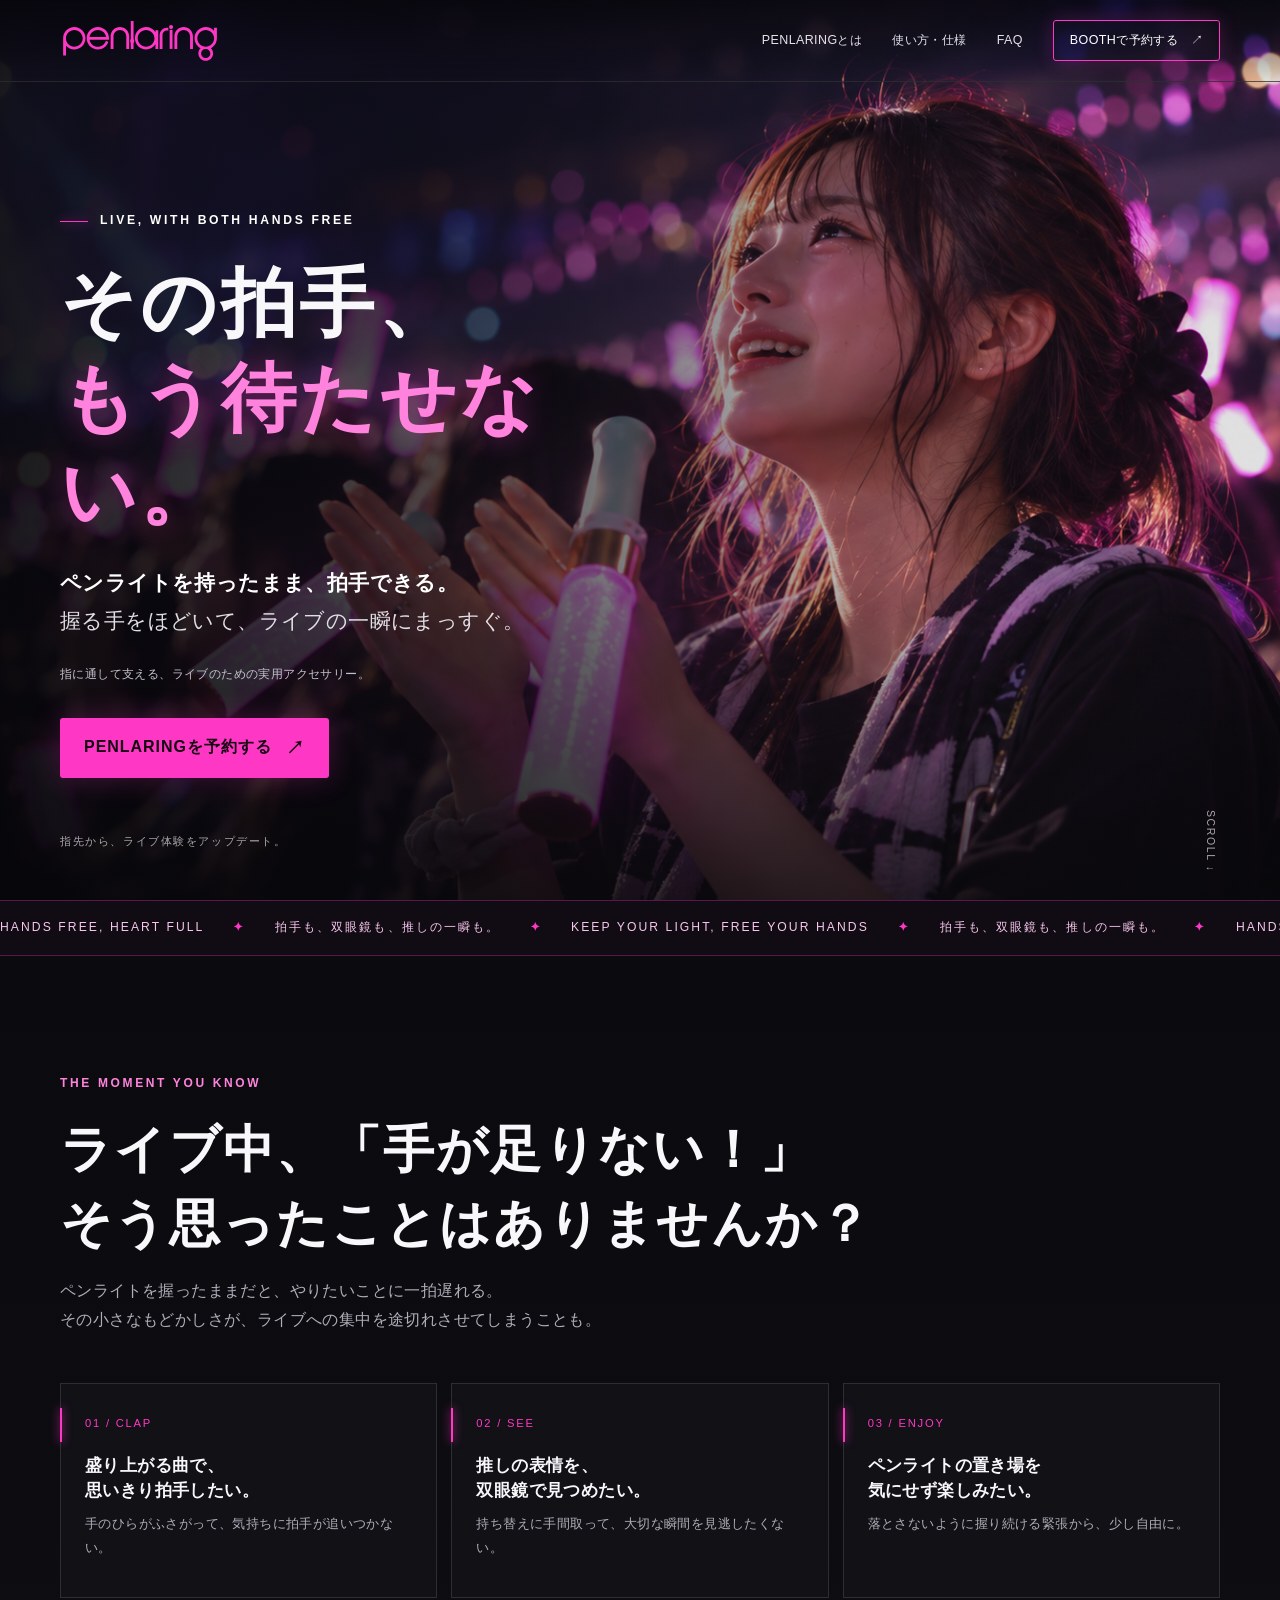
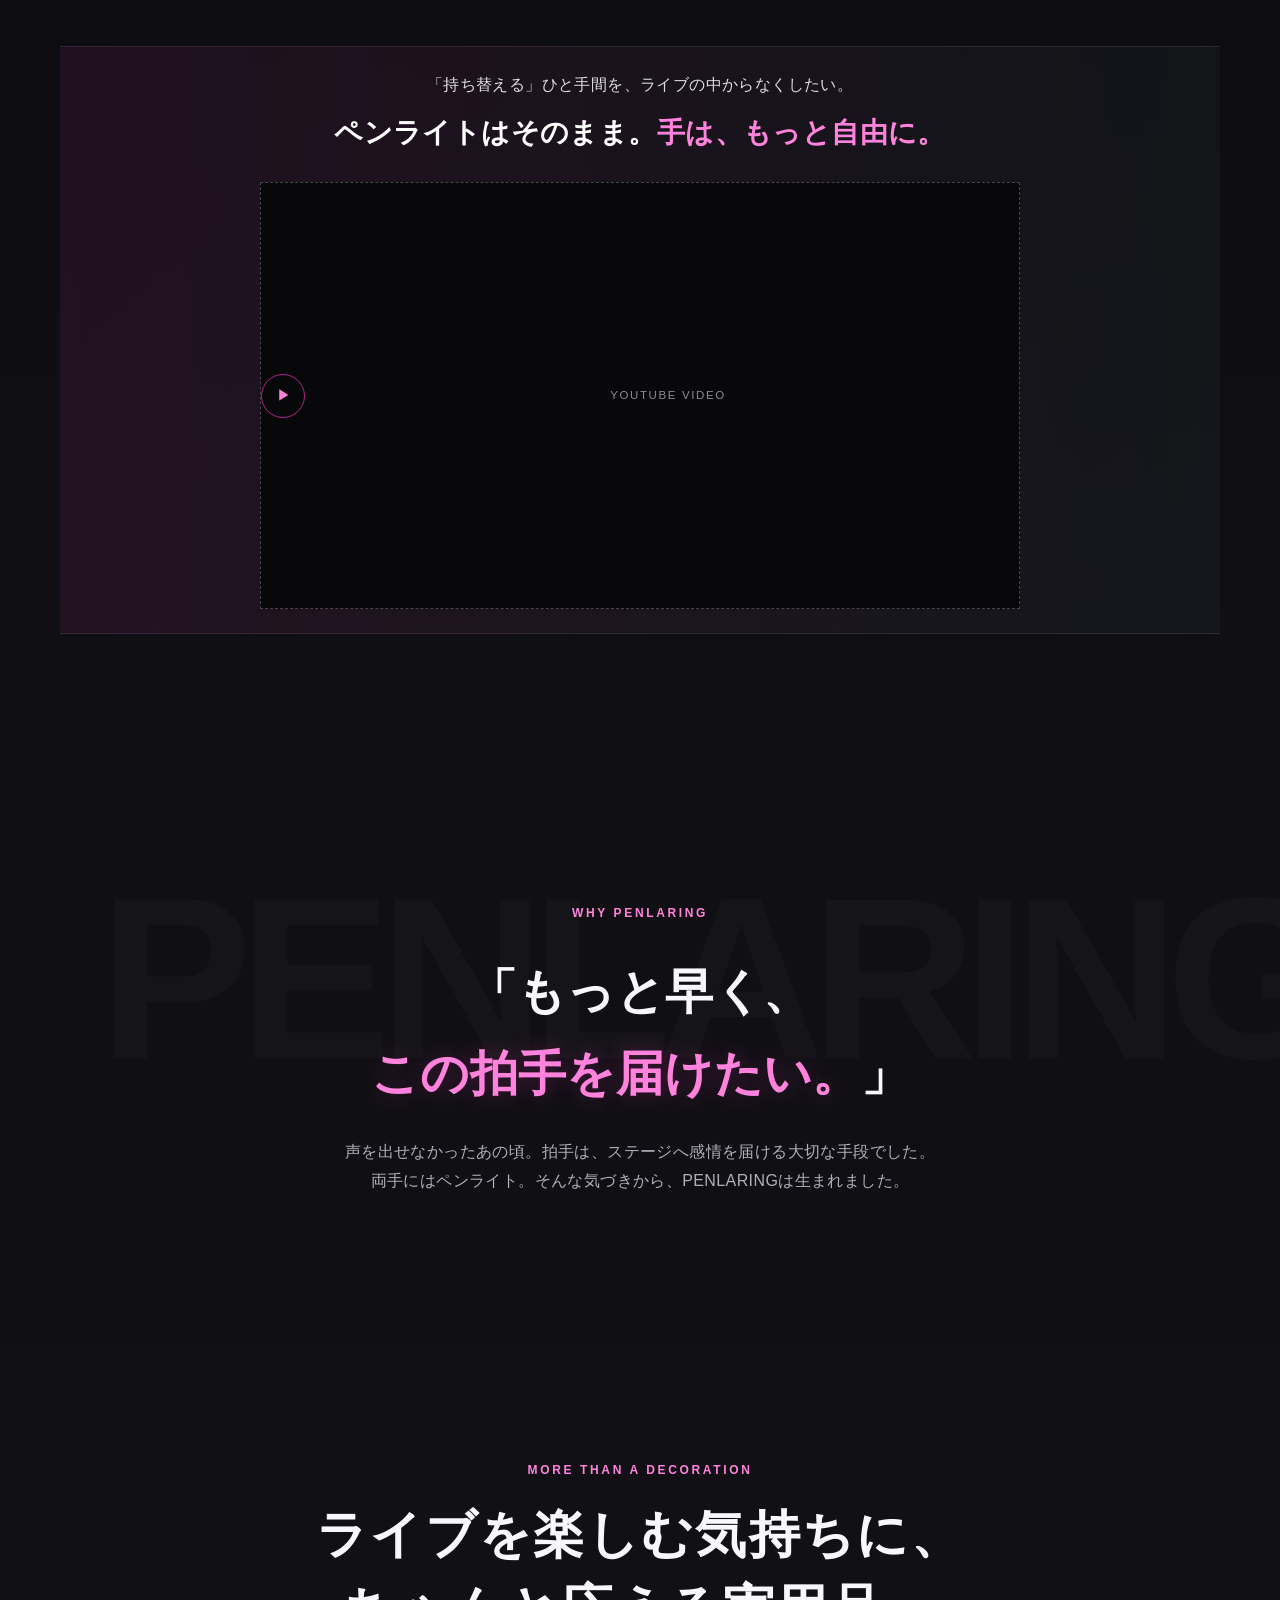
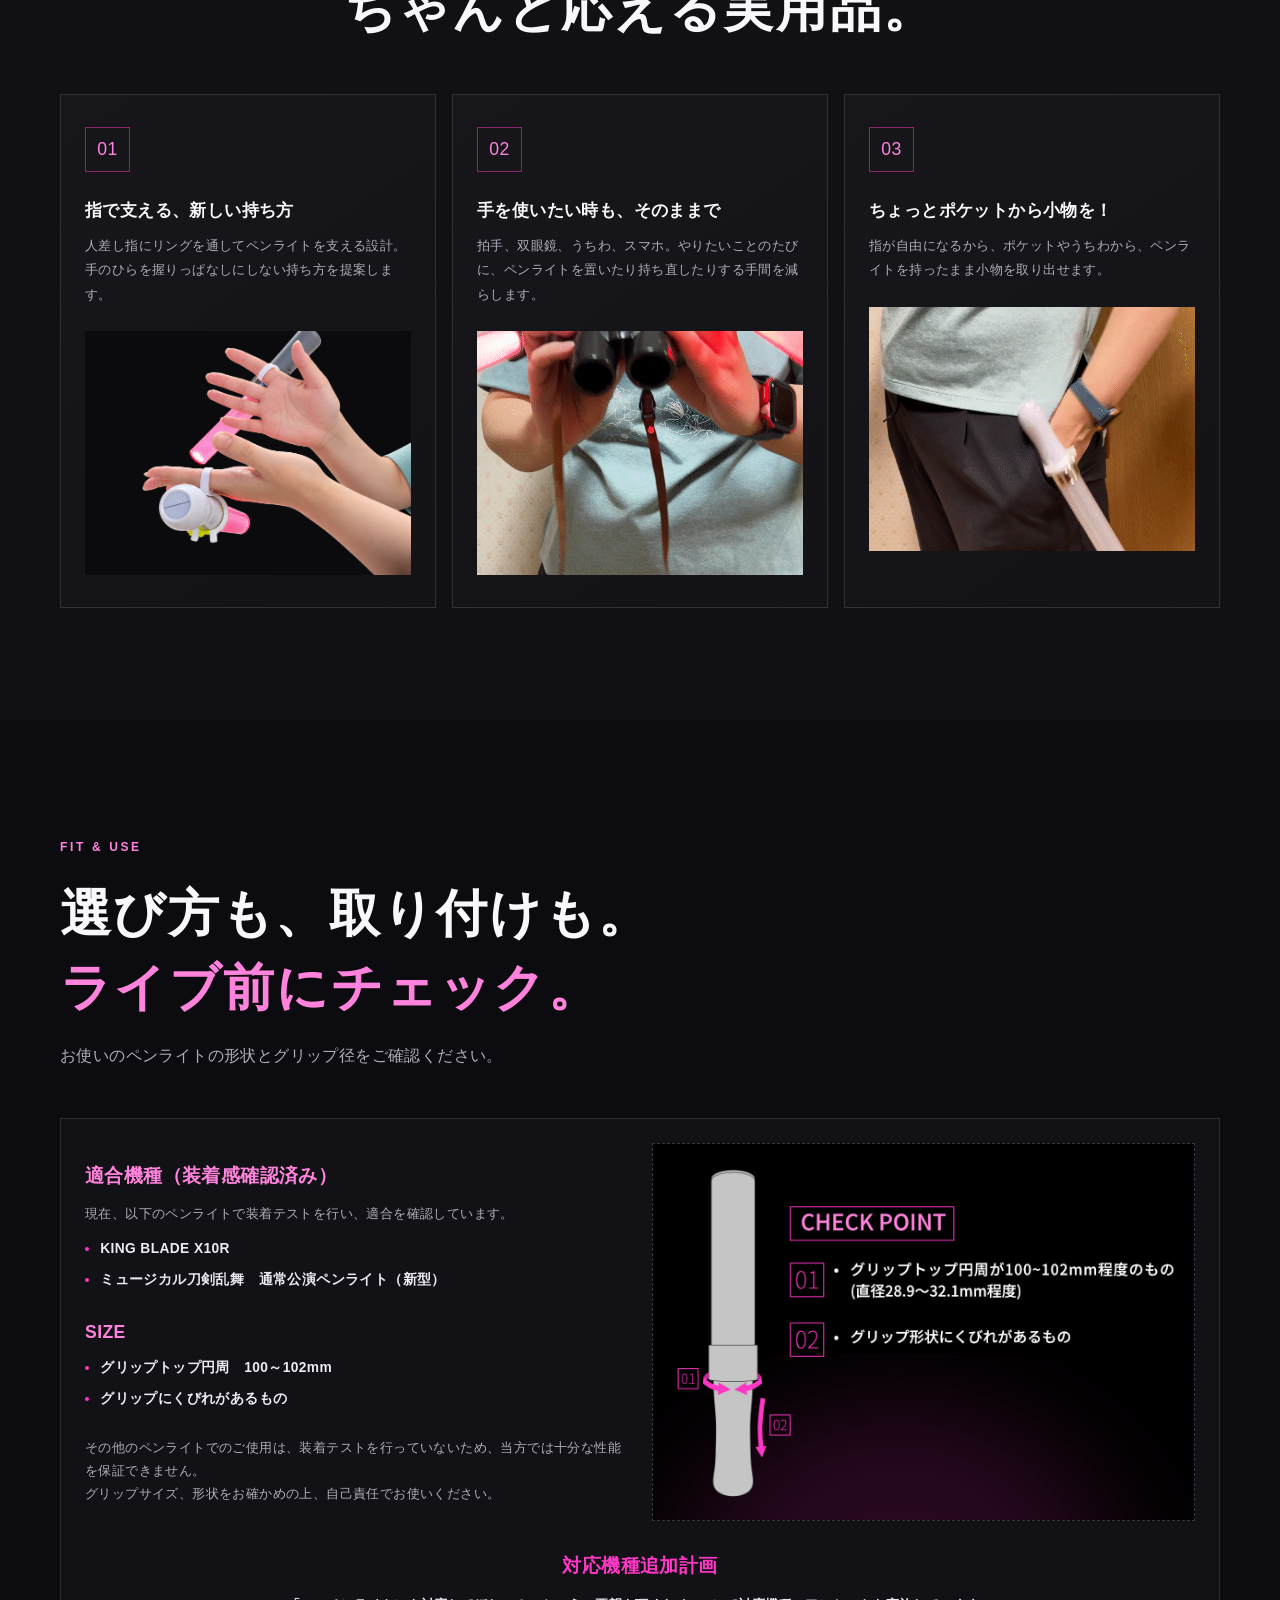
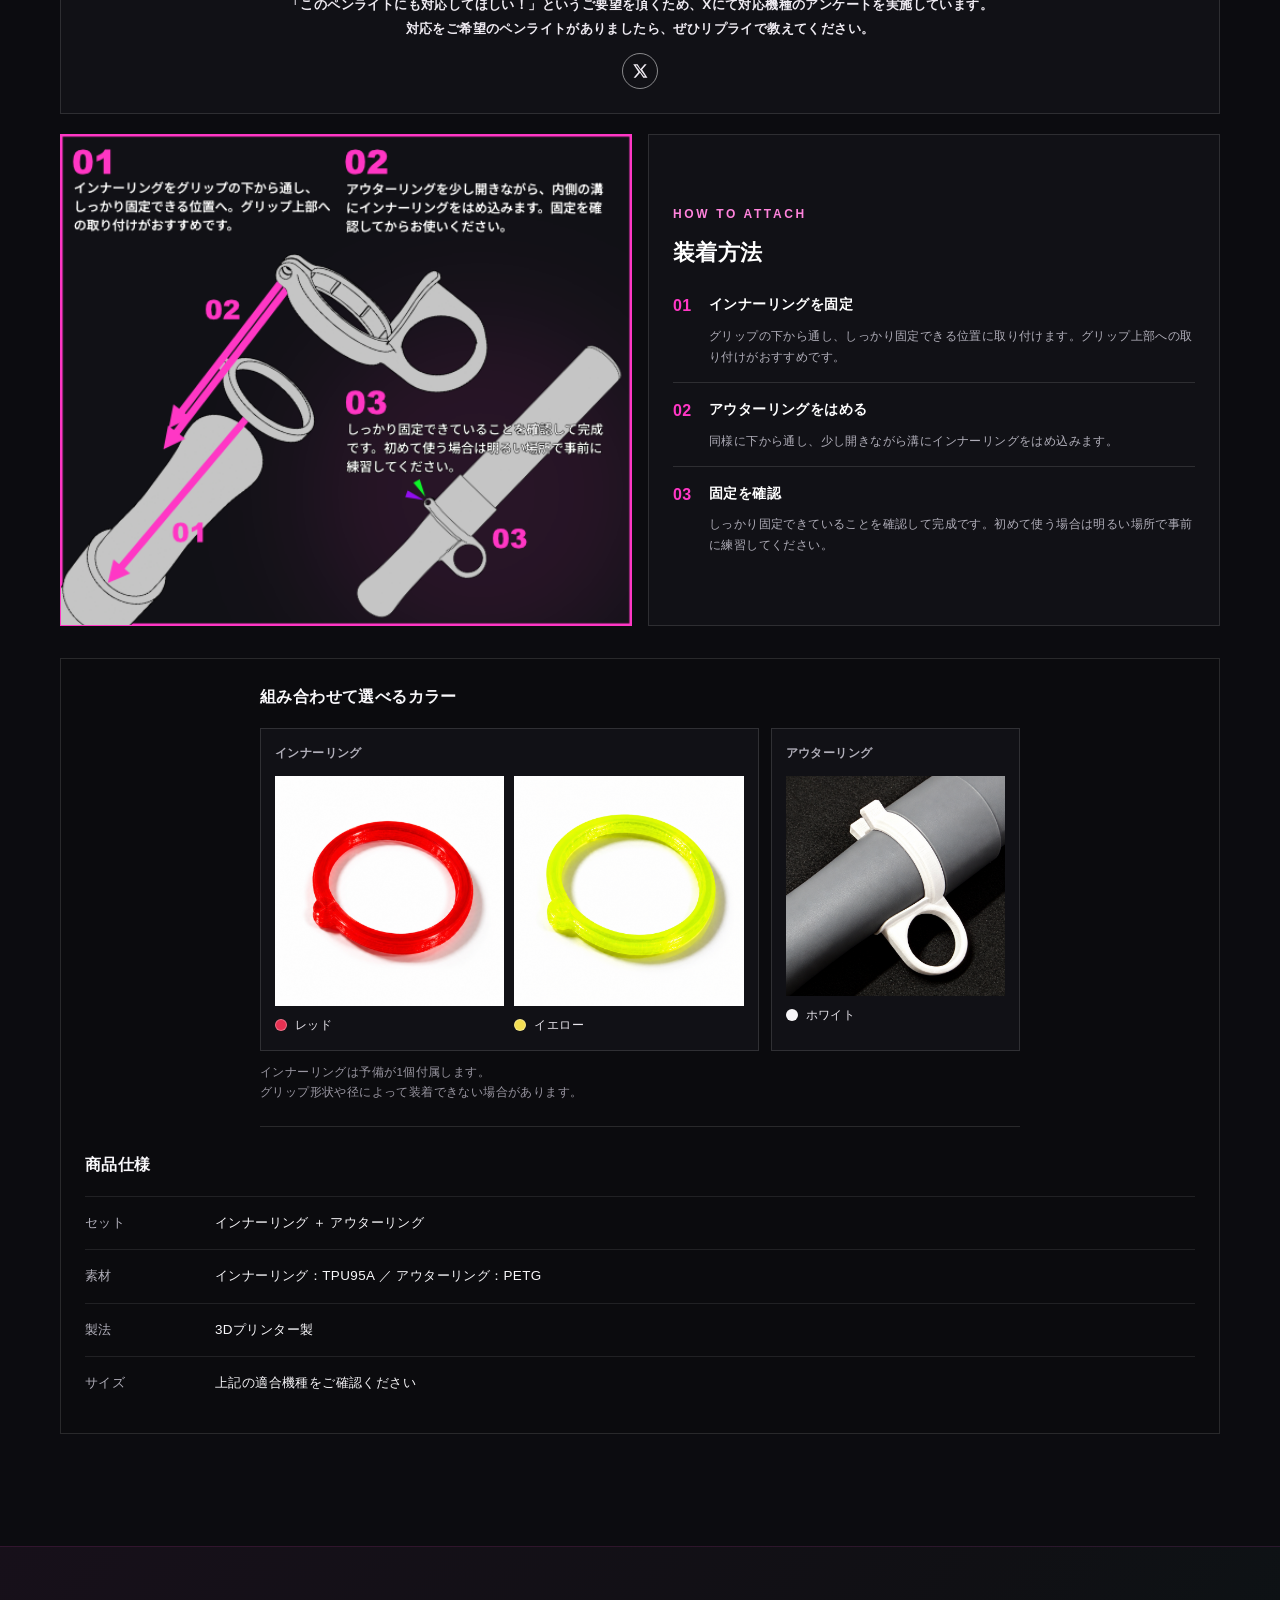
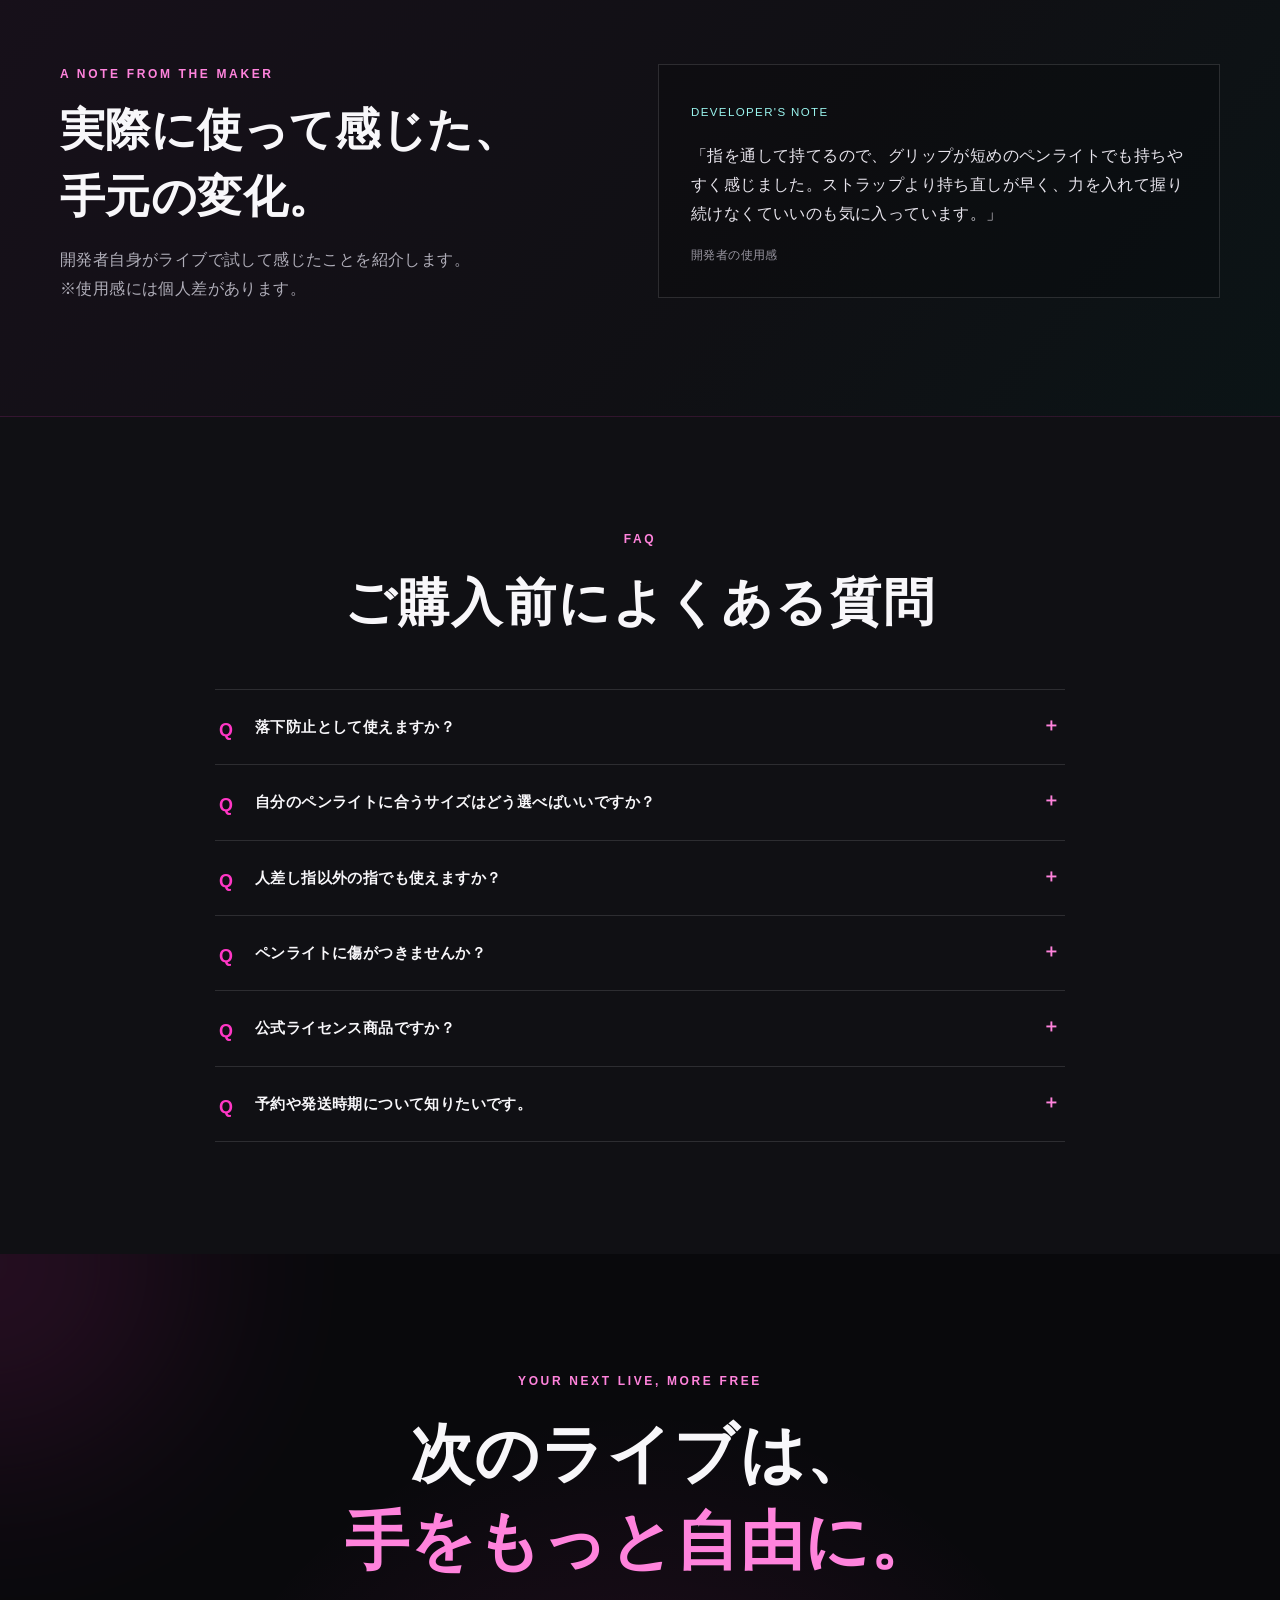
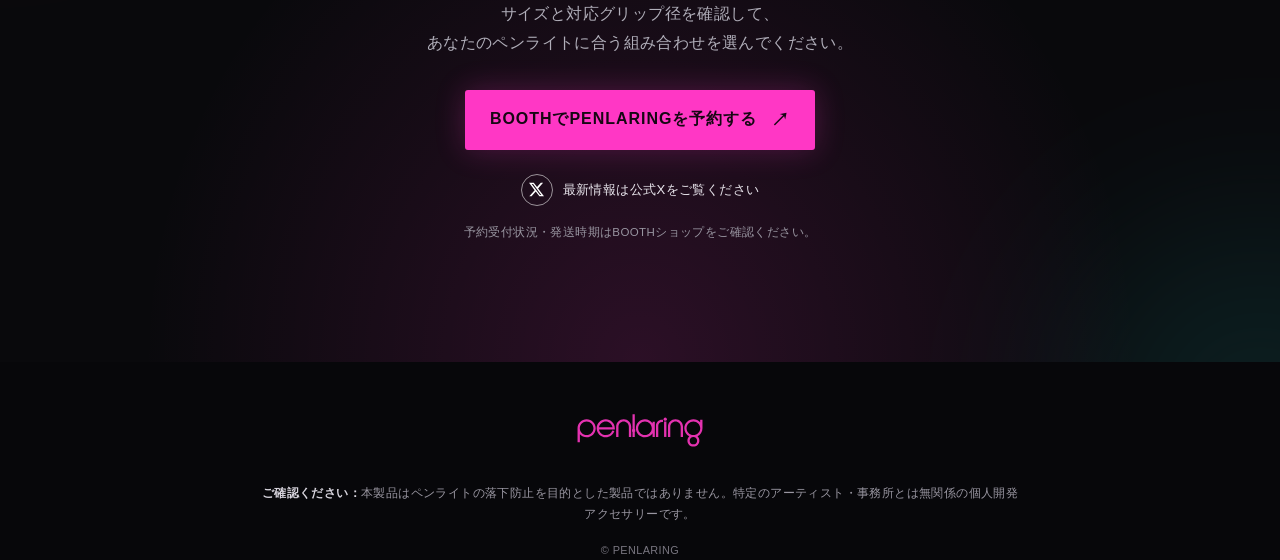
==== index.html @ 1afbb5d7 "Update landing page and production assets" ====
<!doctype html>
<html lang="ja">
<head>
  <meta charset="utf-8">
  <meta name="viewport" content="width=device-width, initial-scale=1">
  <link rel="icon" type="image/png" sizes="16x16" href="assets/favicon-16.png">
  <link rel="icon" type="image/png" sizes="32x32" href="assets/favicon-32.png">
  <link rel="icon" type="image/png" sizes="48x48" href="assets/favicon-48.png">
  <meta name="theme-color" content="#08080b">
  <meta name="description" content="ペンライトを指で支えて、拍手も双眼鏡も。ライブをもっと自由に楽しむための実用アクセサリー、PENLARING。">
  <title>PENLARING｜その拍手、もう待たせない。</title>
  <link rel="stylesheet" href="assets/style.css">
</head>
<body>
  <header class="site-header">
    <div class="wrap header-inner">
      <a class="brand" href="#top" aria-label="PENLARING トップ"><img src="assets/penlarring-logo.svg" alt="PENLARING"></a>
      <nav class="nav" aria-label="ページ内ナビゲーション">
        <a href="#about">PENLARINGとは</a><a href="#how">使い方・仕様</a><a href="#faq">FAQ</a>
        <a class="nav-cta" href="#reservation">BOOTHで予約する　↗</a>
      </nav>
    </div>
  </header>

  <main id="top">
    <section class="hero" aria-label="PENLARING ファーストビュー">
      <div class="wrap">
        <div class="hero-content">
          <div class="hero-kicker">LIVE, WITH BOTH HANDS FREE</div>
          <h1>その拍手、<br><span class="accent">もう待たせない。</span></h1>
          <p class="hero-copy"><strong>ペンライトを持ったまま、拍手できる。</strong><br>握る手をほどいて、ライブの一瞬にまっすぐ。</p>
          <p class="hero-note">指に通して支える、ライブのための実用アクセサリー。</p>
          <a class="button button-primary" href="#reservation">PENLARINGを予約する <span class="arrow">↗</span></a>
        </div>
      </div>
      <div class="hero-foot"><span>指先から、ライブ体験をアップデート。</span><span>SCROLL ↓</span></div>
    </section>

    <div class="ticker" aria-hidden="true"><div class="ticker-inner">HANDS FREE, HEART FULL <b>✦</b> 拍手も、双眼鏡も、推しの一瞬も。 <b>✦</b> KEEP YOUR LIGHT, FREE YOUR HANDS <b>✦</b> 拍手も、双眼鏡も、推しの一瞬も。 <b>✦</b> HANDS FREE, HEART FULL <b>✦</b> 拍手も、双眼鏡も、推しの一瞬も。 <b>✦</b></div></div>

    <section class="friction">
      <div class="wrap">
        <div class="section-head">
          <span class="eyebrow">THE MOMENT YOU KNOW</span>
          <h2>ライブ中、「手が足りない！」<br>そう思ったことはありませんか？</h2>
          <p>ペンライトを握ったままだと、やりたいことに一拍遅れる。<br>その小さなもどかしさが、ライブへの集中を途切れさせてしまうことも。</p>
        </div>
        <div class="pain-grid">
          <article class="pain-card"><span class="num">01 / CLAP</span><h3>盛り上がる曲で、<br>思いきり拍手したい。</h3><p>手のひらがふさがって、気持ちに拍手が追いつかない。</p></article>
          <article class="pain-card"><span class="num">02 / SEE</span><h3>推しの表情を、<br>双眼鏡で見つめたい。</h3><p>持ち替えに手間取って、大切な瞬間を見逃したくない。</p></article>
          <article class="pain-card"><span class="num">03 / ENJOY</span><h3>ペンライトの置き場を<br>気にせず楽しみたい。</h3><p>落とさないように握り続ける緊張から、少し自由に。</p></article>
        </div>
        <div class="reframe">
          <p>「持ち替える」ひと手間を、ライブの中からなくしたい。</p>
          <strong>ペンライトはそのまま。<span class="pink">手は、もっと自由に。</span></strong>
          <div class="youtube-video-slot" role="img" aria-label="YouTube動画埋め込みスペース"><span class="youtube-play-icon" aria-hidden="true">▶</span><span>YOUTUBE VIDEO</span></div>
        </div>
      </div>
    </section>

    <section class="origin">
      <div class="wrap origin-box">
        <span class="eyebrow">WHY PENLARING</span>
        <blockquote>「もっと早く、<br><span class="pink">この拍手を届けたい。</span>」</blockquote>
        <p>声を出せなかったあの頃。拍手は、ステージへ感情を届ける大切な手段でした。<br>両手にはペンライト。そんな気づきから、PENLARINGは生まれました。</p>
      </div>
    </section>

    <section class="benefits benefits--figma">
      <div class="wrap">
        <div class="section-head center" id="about">
          <span class="eyebrow">MORE THAN A DECORATION</span>
          <h2>ライブを楽しむ気持ちに、<br>ちゃんと応える実用品。</h2>
        </div>
        <div class="benefit-list">
          <article class="benefit"><div class="icon">01</div><h3>指で支える、新しい持ち方</h3><p>人差し指にリングを通してペンライトを支える設計。手のひらを握りっぱなしにしない持ち方を提案します。</p><img class="benefit-photo-space" src="assets/benefit-grip.png" alt="人差し指にリングを通してペンライトを支える様子"></article>
          <article class="benefit"><div class="icon">02</div><h3>手を使いたい時も、そのままで</h3><p>拍手、双眼鏡、うちわ、スマホ。やりたいことのたびに、ペンライトを置いたり持ち直したりする手間を減らします。</p><img class="benefit-photo-space" src="assets/benefit-opera-glasses.gif" alt="ペンライトを持ちながら双眼鏡を使う様子"></article>
          <article class="benefit"><div class="icon">03</div><h3>ちょっとポケットから小物を！</h3><p>指が自由になるから、ポケットやうちわから、ペンライトを持ったまま小物を取り出せます。</p><img class="benefit-photo-space" src="assets/benefit-pocket.gif" alt="ペンライトを持ちながらポケットから小物を取り出す様子"></article>
        </div>
      </div>
    </section>

    <section class="how" id="how">
      <div class="wrap">
        <div class="section-head">
          <span class="eyebrow">FIT &amp; USE</span>
          <h2>選び方も、取り付けも。<br><span class="pink">ライブ前にチェック。</span></h2>
          <p>お使いのペンライトの形状とグリップ径をご確認ください。</p>
        </div>

        <div class="how-compatibility-panel">
          <div class="how-compatibility-main">
            <div class="how-compatibility-copy">
              <h3>適合機種（装着感確認済み）</h3>
              <p class="how-compatibility-intro">現在、以下のペンライトで装着テストを行い、適合を確認しています。</p>
              <ul class="how-check-list">
                <li>KING BLADE X10R</li>
                <li>ミュージカル刀剣乱舞　通常公演ペンライト（新型）</li>
              </ul>
              <h4>SIZE</h4>
              <ul class="how-check-list">
                <li>グリップトップ円周　100～102mm</li>
                <li>グリップにくびれがあるもの</li>
              </ul>
              <p class="how-compatibility-note">その他のペンライトでのご使用は、装着テストを行っていないため、当方では十分な性能を保証できません。<br>グリップサイズ、形状をお確かめの上、自己責任でお使いください。</p>
            </div>
            <button class="grip-type-illustration how-compatibility-image" type="button" aria-label="適合するグリップの確認ポイントを拡大表示">
              <img src="assets/compatibility-checkpoint.png" alt="グリップトップ円周100～102mm程度と、グリップにくびれがある形状の確認ポイント">
            </button>
          </div>
          <div class="how-compatibility-request">
            <h3>対応機種追加計画</h3>
            <p>「このペンライトにも対応してほしい！」というご要望を頂くため、Xにて対応機種のアンケートを実施しています。<br>対応をご希望のペンライトがありましたら、ぜひリプライで教えてください。</p>
            <a class="how-x-link" href="https://x.com/PENLARING" target="_blank" rel="noopener noreferrer" aria-label="PENLARING公式Xで対応希望をリプライする">
              <svg viewBox="0 0 24 24" aria-hidden="true"><path d="M18.9 2H22l-6.8 7.8L23.2 22h-6.3l-4.9-7.5L5.5 22H2.4l7.3-8.4L1.9 2h6.5l4.4 6.9L18.9 2zm-1.1 18h1.7L7.3 3.9H5.5L17.8 20z"/></svg>
            </a>
          </div>
        </div>

        <div class="how-installation-guide">
          <figure class="how-installation-visual">
            <img src="assets/installation-guide.png" alt="インナーリングをグリップに固定し、アウターリングをはめる3段階の装着方法">
          </figure>
          <div class="how-installation-copy">
            <span class="eyebrow">HOW TO ATTACH</span>
            <h3>装着方法</h3>
            <ol class="installation-steps">
              <li><span class="installation-step-number">01</span><div class="installation-step-copy"><strong>インナーリングを固定</strong><p>グリップの下から通し、しっかり固定できる位置に取り付けます。グリップ上部への取り付けがおすすめです。</p></div></li>
              <li><span class="installation-step-number">02</span><div class="installation-step-copy"><strong>アウターリングをはめる</strong><p>同様に下から通し、少し開きながら溝にインナーリングをはめ込みます。</p></div></li>
              <li><span class="installation-step-number">03</span><div class="installation-step-copy"><strong>固定を確認</strong><p>しっかり固定できていることを確認して完成です。初めて使う場合は明るい場所で事前に練習してください。</p></div></li>
            </ol>
          </div>
        </div>

        <div class="how-spec-panel">
          <div class="how-spec-colors">
            <h3>組み合わせて選べるカラー</h3>
            <div class="how-color-options">
              <div class="how-color-group">
                <h4 class="how-color-type">インナーリング</h4>
                <div class="how-color-items">
                  <figure class="how-color-swatch"><img src="assets/inner-ring-red.png" alt="レッドのインナーリング"><figcaption><i class="dot dot-red"></i><span>レッド</span></figcaption></figure>
                  <figure class="how-color-swatch"><img src="assets/inner-ring-yellow.png" alt="イエローのインナーリング"><figcaption><i class="dot dot-yellow"></i><span>イエロー</span></figcaption></figure>
                </div>
              </div>
              <div class="how-color-group how-color-group-outer">
                <h4 class="how-color-type">アウターリング</h4>
                <div class="how-color-items">
                  <figure class="how-color-swatch"><img src="assets/outer-ring-white.png" alt="グリップに装着したホワイトのアウターリング"><figcaption><i class="dot dot-white"></i><span>ホワイト</span></figcaption></figure>
                </div>
              </div>
            </div>
            <p class="how-spec-notice">インナーリングは予備が1個付属します。<br>グリップ形状や径によって装着できない場合があります。</p>
          </div>
          <div class="how-spec-main">
            <h3>商品仕様</h3>
            <div class="how-spec-row"><span>セット</span><span>インナーリング ＋ アウターリング</span></div>
            <div class="how-spec-row"><span>素材</span><span>インナーリング：TPU95A ／ アウターリング：PETG</span></div>
            <div class="how-spec-row"><span>製法</span><span>3Dプリンター製</span></div>
            <div class="how-spec-row"><span>サイズ</span><span>上記の適合機種をご確認ください</span></div>
          </div>
        </div>
      </div>
    </section>

    <section class="quote">
      <div class="wrap quote-inner">
        <div><span class="eyebrow">A NOTE FROM THE MAKER</span><h2>実際に使って感じた、<br>手元の変化。</h2><p>開発者自身がライブで試して感じたことを紹介します。<br>※使用感には個人差があります。</p></div>
        <div class="quote-card"><span class="label">DEVELOPER'S NOTE</span><p>「指を通して持てるので、グリップが短めのペンライトでも持ちやすく感じました。ストラップより持ち直しが早く、力を入れて握り続けなくていいのも気に入っています。」</p><small>開発者の使用感</small></div>
      </div>
    </section>

    <section class="faq" id="faq">
      <div class="wrap">
        <div class="section-head center"><span class="eyebrow">FAQ</span><h2>ご購入前によくある質問</h2></div>
        <div class="faq-list">
          <details><summary>落下防止として使えますか？</summary><div class="answer">本製品は落下防止を主な目的とした製品ではありません。指に通して使う、通常とは異なる携帯方法を提案するアクセサリーです。</div></details>
          <details><summary>自分のペンライトに合うサイズはどう選べばいいですか？</summary><div class="answer">グリップ部分の直径を測り、形状とあわせてBOOTHの対応情報をご確認ください。円柱形でないもの、対応径から大きく外れるものは装着できない場合があります。</div></details>
          <details><summary>人差し指以外の指でも使えますか？</summary><div class="answer">人差し指への装着を前提に設計されています。他の指でもお試しいただけますが、フィット感や安定性には個人差があります。</div></details>
          <details><summary>ペンライトに傷がつきませんか？</summary><div class="answer">インナーリングは柔軟性のあるTPU素材です。ただし、塗装や特殊なグリップ素材への影響は保証できません。心配な場合は目立たない箇所でお試しください。また、長期間つけたままにしないでください。</div></details>
          <details><summary>公式ライセンス商品ですか？</summary><div class="answer">PENLARINGは特定のアーティストやグループとは無関係の、個人が独自開発した周辺アクセサリーです。いかなるアーティスト・事務所とも提携・ライセンス契約はなく、他社商品のコピー品でもありません。</div></details>
          <details><summary>予約や発送時期について知りたいです。</summary><div class="answer">BOOTHのショップページにて、最新の予約受付状況と発送予定をご確認ください。サイズを選んでカートに追加し、ご注文いただけます。</div></details>
        </div>
      </div>
    </section>

    <section class="reservation" id="reservation">
      <div class="wrap">
        <span class="eyebrow">YOUR NEXT LIVE, MORE FREE</span>
        <h2>次のライブは、<br><span class="pink">手をもっと自由に。</span></h2>
        <p>サイズと対応グリップ径を確認して、<br>あなたのペンライトに合う組み合わせを選んでください。</p>
        <a class="button button-primary" href="https://booth.pm/ja/search/PENLARING" target="_blank" rel="noopener noreferrer">BOOTHでPENLARINGを予約する <span class="arrow">↗</span></a>
        <div class="official-x">
          <a class="official-x-link" href="https://x.com/PENLARING" target="_blank" rel="noopener noreferrer" aria-label="PENLARING公式Xを新しいタブで開く">
            <svg viewBox="0 0 24 24" aria-hidden="true"><path d="M18.9 1.15h3.68l-8.04 9.19L24 22.85h-7.41l-5.8-7.58-6.64 7.58H.47l8.6-9.83L0 1.15h7.59l5.24 6.93L18.9 1.15Zm-1.29 19.49h2.04L6.49 3.24H4.3l13.31 17.4Z"/></svg>
          </a>
          <p>最新情報は公式Xをご覧ください</p>
        </div>
        <p class="reserve-note">予約受付状況・発送時期はBOOTHショップをご確認ください。</p>
      </div>
    </section>
  </main>
  <footer>
    <div class="wrap footer-inner"><a class="footer-brand" href="#top"><img src="assets/penlarring-logo.svg" alt="PENLARING"></a><div class="footer-disclaimer"><strong>ご確認ください：</strong>本製品はペンライトの落下防止を目的とした製品ではありません。特定のアーティスト・事務所とは無関係の個人開発アクセサリーです。</div><span class="footer-copy">© PENLARING</span></div>
  </footer>
  <div class="mobile-cta"><a class="button button-primary" href="#reservation">BOOTHで予約する <span class="arrow">↗</span></a></div>
  <dialog class="illustration-preview" aria-label="イラストの拡大表示">
    <button class="preview-close" type="button" aria-label="拡大表示を閉じる">×</button>
    <div class="preview-content"></div>
  </dialog>
  <script>
    const illustrationPreview = document.querySelector('.illustration-preview');
    const previewContent = illustrationPreview.querySelector('.preview-content');
    document.querySelectorAll('.grip-type-illustration').forEach((illustration) => {
      illustration.addEventListener('click', () => {
        const enlarged = illustration.cloneNode(true);
        enlarged.classList.add('is-preview');
        enlarged.disabled = true;
        enlarged.querySelector('.zoom-indicator')?.remove();
        previewContent.replaceChildren(enlarged);
        illustrationPreview.showModal();
      });
    });
    illustrationPreview.querySelector('.preview-close').addEventListener('click', () => illustrationPreview.close());
    illustrationPreview.addEventListener('click', (event) => {
      if (event.target === illustrationPreview) illustrationPreview.close();
    });
  </script>
</body>
</html>
---- assets/style.css ----
:root {
      color-scheme: dark;
      --ink: #08080b;
      --panel: #111116;
      --panel-raised: #17171e;
      --line: rgba(255,255,255,.12);
      --white: #f8f7fa;
      --muted: #b0aeb9;
      --pink: #ff37c5;
      --pink-soft: #ff83dc;
      --cyan: #9af4ee;
      --content: 1160px;
    }
    * { box-sizing: border-box; }
    html { scroll-behavior: smooth; }
    body {
      margin: 0;
      background: var(--ink);
      color: var(--white);
      font-family: "Noto Sans JP", "Yu Gothic", "Hiragino Kaku Gothic ProN", Meiryo, sans-serif;
      line-height: 1.8;
      letter-spacing: .025em;
    }
    /* div,a,img,p,span{ border:solid 1px #ffffff;} */
    a { color: inherit; }
    img { display: block; max-width: 100%; }
    .wrap { width: min(var(--content), calc(100% - 48px)); margin-inline: auto; }
    .eyebrow { color: var(--pink-soft); font-size: .75rem; letter-spacing: .22em; font-weight: 800; text-transform: uppercase; }
    .site-header {
      position: absolute; z-index: 5; inset: 0 0 auto; height: 82px;
      display: flex; align-items: center; border-bottom: 1px solid rgba(255,255,255,.12);
      background: linear-gradient(180deg, rgba(5,5,9,.72), transparent);
    }
    .header-inner { display:flex; align-items:center; justify-content:space-between; }
    .brand { display:flex; width: 160px; align-items:center; }
    .brand img { width:100%; height:auto; }
    .nav { display:flex; align-items:center; gap:30px; font-size:.78rem; color:#e5e2eb; }
    .nav a { text-decoration:none; transition:color .2s; }
    .nav a:hover { color:var(--pink-soft); }
    .nav .nav-cta { padding:8px 16px; border:1px solid var(--pink); border-radius:3px; color:#fff; box-shadow:0 0 20px rgba(255,55,197,.2); }

    .hero { min-height:760px; height:min(920px, 100svh); position:relative; overflow:hidden; display:flex; align-items:center; isolation:isolate; background:#100d18; }
    .hero::before { content:""; position:absolute; z-index:-2; inset:0; background:url("./penlarring-fv.png") center 43% / cover no-repeat; }
    .hero::after { content:""; position:absolute; z-index:-1; inset:0; background:linear-gradient(90deg, rgba(6,6,10,.92) 0%, rgba(6,6,10,.72) 34%, rgba(6,6,10,.12) 78%), linear-gradient(0deg, rgba(8,8,11,.72), transparent 36%); }
    .hero-content { padding-top:80px; max-width:630px; }
    .hero-kicker { display:inline-flex; align-items:center; gap:12px; color:#fff; font-size:.76rem; letter-spacing:.22em; font-weight:700; }
    .hero-kicker::before { content:""; width:28px; height:1px; background:var(--pink); box-shadow:0 0 12px var(--pink); }
    .hero-content h1 { margin:24px 0; font-size:clamp(2.55rem, 6.2vw, 4.7rem); line-height:1.26; letter-spacing:.045em; font-weight:900; }
    h1 .accent { color:var(--pink-soft); text-shadow:0 0 28px rgba(255,55,197,.4); }
    .hero-copy { margin:0; color:#e1dfe6; font-size:clamp(1rem, 1.65vw, 1.3rem); font-weight:500; }
    .hero-copy strong { color:#fff; }
    .hero-note { margin:24px 0 32px; font-size:.78rem; color:#c4c1ce; }
    .button { display:inline-flex; align-items:center; justify-content:center; gap:14px; min-height:60px; padding:0 24px; border-radius:3px; text-decoration:none; font-weight:800; letter-spacing:.06em; transition:transform .2s, box-shadow .2s, background .2s; }
    .button:hover { transform:translateY(-2px); box-shadow:0 12px 34px rgba(255,55,197,.25); }
    .button-primary { background:var(--pink); color:#160713; box-shadow:0 0 30px rgba(255,55,197,.24); }
    .button-primary:hover { background:#ff68d4; }
    .button .arrow { font-size:1.15rem; }
    .hero-foot { position:absolute; bottom:27px; left:50%; transform:translateX(-50%); width:min(var(--content), calc(100% - 48px)); display:flex; justify-content:space-between; align-items:center; color:rgba(255,255,255,.64); font-size:.66rem; letter-spacing:.15em; }
    .hero-foot span:last-child { writing-mode:vertical-rl; }

    .ticker { border-block:1px solid rgba(255,55,197,.3); background:#110c14; overflow:hidden; white-space:nowrap; color:#f7c7ec; font-size:.76rem; letter-spacing:.17em; }
    .ticker-inner { padding:16px 0; animation: drift 25s linear infinite; width:max-content; }
    .ticker b { color:var(--pink); margin:0 24px; }
    @keyframes drift { to { transform:translateX(-50%); } }
    section { padding:112px 0; }
    .section-head { max-width:100%; margin-bottom:48px; }
    .section-head h2 { margin:16px 0; font-size:clamp(1.8rem, 4vw, 3.25rem); letter-spacing:.045em; line-height:1.45; }
    .section-head p { margin:0; color:var(--muted); }
    .center { text-align:center; margin-inline:auto; }
    .center .eyebrow { display:block; }
    .pink { color:var(--pink-soft); }

    .friction { background:linear-gradient(180deg, #0b0a0e 0%, #101014 100%); }
    .pain-grid { display:grid; grid-template-columns:repeat(3, 1fr); gap:14px; }
    .pain-card { min-height:215px; padding:24px; background:var(--panel); border:1px solid var(--line); position:relative; }
    .pain-card::before { content:""; position:absolute; left:-1px; top:24px; height:34px; width:2px; background:var(--pink); box-shadow:0 0 10px var(--pink); }
    .pain-card .num { color:var(--pink); font-family:Arial,sans-serif; font-size:.7rem; letter-spacing:.16em; }
    .pain-card h3 { margin:16px 0 8px; font-size:1.04rem; line-height:1.55; }
    .pain-card p { color:var(--muted); font-size:.83rem; margin:0; }
    .reframe { margin-top:48px; padding:24px; text-align:center; background:linear-gradient(90deg, rgba(255,55,197,.08), rgba(154,244,238,.035)); border-block:1px solid rgba(255,255,255,.09); }
    .reframe p { margin:0; color:#dedbe4; }
    .reframe strong { display:block; color:#fff; font-size:clamp(1.1rem, 2.5vw, 1.75rem); margin-top:8px; }
    .youtube-video-slot { display:grid; grid-template-columns:auto 1fr; align-items:center; justify-items:center; gap:12px; width:min(100%, 760px); aspect-ratio:16 / 9; margin:24px auto 0; border:1px dashed rgba(255,255,255,.25); background:#08080b; color:#8d8995; font-size:.72rem; letter-spacing:.14em; }
    .youtube-play-icon { display:grid; place-items:center; width:44px; height:44px; padding-left:3px; border:1px solid rgba(255,55,197,.65); border-radius:50%; color:var(--pink-soft); font-size:.9rem; }

    .origin { position:relative; overflow:hidden; background:#101014; }
    .origin::after { content:"PENLARING"; position:absolute; right:-4vw; top:25px; font-family:Arial,sans-serif; font-size:clamp(6rem, 18vw, 17rem); font-weight:900; letter-spacing:-.06em; color:rgba(255,255,255,.025); pointer-events:none; }
    .origin-box { position:relative; z-index:1; max-width:790px; margin:auto; text-align:center; padding:40px 24px; }
    .origin-box blockquote { margin:24px 0; font-size:clamp(1.5rem, 4vw, 3rem); line-height:1.7; font-weight:800; }
    .origin-box p { color:var(--muted); margin:0; }
    .origin-box .pink { text-shadow:0 0 22px rgba(255,55,197,.27); }


    .benefits { background:#121216; }
    .benefits--figma { background:#111014; }
    .benefits--figma .benefit { border-color:rgba(255,255,255,.12); background:linear-gradient(145deg, #17161b, #131217); }
    .installation-guide { display:grid; grid-template-columns:1fr 1fr; gap:24px; align-items:stretch; margin-top:24px; border:0; text-align:left; }
    .installation-illustration { align-self:stretch; width:100%; height:100%; min-height:0; border:0; background:#fff; object-fit:contain; }
    .installation-copy { display:flex; flex-direction:column; justify-content:center; min-width:0; padding:32px; border:1px solid var(--line); background:#111116; text-align:left; }
    .installation-copy .eyebrow, .installation-step-copy, .installation-step-number { border:0; }
    .installation-copy h3 { margin:8px 0 0; color:#fff; font-size:1.5rem; line-height:1.4; }
    .installation-steps { display:grid; gap:16px; margin:24px 0 0; padding:0; list-style:none; }
    .installation-steps li { display:grid; grid-template-columns:32px minmax(0, 1fr); gap:16px; padding-bottom:16px; border-bottom:1px solid var(--line); }
    .installation-steps li:last-child { padding-bottom:0; border-bottom:0; }
    .installation-step-number { color:var(--pink); font-family:Arial,sans-serif; font-weight:800; }
    .installation-steps strong { display:block; color:#fff; font-size:.95rem; }
    .installation-steps p { margin:8px 0 0; border:0; color:var(--muted); font-size:.82rem; line-height:1.7; }
    .benefit-list { display:grid; grid-template-columns:repeat(3,1fr); gap:16px; }
    .benefit { padding:32px 24px; min-height:255px; border:1px solid var(--line); background:linear-gradient(145deg, #19191f, #101014); }
    .benefit .icon { width:45px; height:45px; display:grid; place-items:center; border:1px solid rgba(255,55,197,.5); color:var(--pink-soft); font-size:1.1rem; margin-bottom:24px; }
    .benefit h3 { margin:0 0 8px; font-size:1.05rem; }
    .benefit p { margin:0; color:var(--muted); font-size:.84rem; }
    .benefit-photo-space { display:block; width:100%; aspect-ratio:4 / 3; object-fit:cover; margin-top:24px; border:0; background:#0b0b0e; }
    .scenes { padding-top:32px; display:grid; grid-template-columns:repeat(3,1fr); gap:12px; }
    .scene { padding:24px; border-top:1px solid var(--pink); background:rgba(255,255,255,.025); }
    .scene small { color:var(--cyan); font-size:.69rem; letter-spacing:.1em; }
    .scene h4 { margin:8px 0; font-size:.95rem; }
    .scene p { margin:0; color:var(--muted); font-size:.8rem; }

    .how { background:#0c0c10; }
    .grip-type-grid { display:grid; grid-template-columns:1fr; gap:16px; margin-top:24px; }
    .grip-type-card { min-width:0; padding:24px; border:1px solid var(--line); background:#111116; text-align:left; }
    .grip-type-card h3 { margin:0 0 16px; color:#fff; font-size:1.2rem; }
    .grip-type-detail { display:grid; grid-template-columns:minmax(0, 1fr) max-content; gap:16px; align-items:start; border:0; }
    .grip-type-illustration { position:relative; display:block; align-self:stretch; width:100%; min-width:0; min-height:0; padding:0; appearance:none; border:1px dashed rgba(255,255,255,.22); border-radius:0; background:#0b0b0e; color:#fff; cursor:zoom-in; }
    .grip-type-illustration:focus-visible { outline:2px solid var(--pink); outline-offset:3px; }
    .grip-type-illustration-wide { aspect-ratio:16 / 9; }
    .grip-type-illustration img { display:block; width:100%; height:100%; object-fit:contain; }
    .zoom-indicator { position:absolute; right:12px; bottom:12px; display:grid; place-items:center; width:36px; height:36px; border:1px solid rgba(255,255,255,.35); border-radius:50%; background:rgba(8,8,11,.78); color:#fff; pointer-events:none; }
    .zoom-indicator svg { width:18px; height:18px; fill:none; stroke:currentColor; stroke-width:1.7; stroke-linecap:round; stroke-linejoin:round; }
    .illustration-preview { position:relative; width:fit-content; max-width:calc(100vw - 32px); max-height:calc(100vh - 32px); padding:56px 20px 20px; overflow:visible; border:1px solid rgba(255,255,255,.2); border-radius:4px; background:#111116; color:var(--white); }
    .illustration-preview::backdrop { background:rgba(0,0,0,.82); backdrop-filter:blur(5px); }
    .preview-content { display:grid; place-items:center; max-width:calc(100vw - 72px); max-height:calc(100vh - 108px); }
    .grip-type-illustration.is-preview { width:min(78vw, 1000px); height:min(72vh, 720px); min-height:0; aspect-ratio:auto; cursor:default; }
    .preview-close { position:absolute; top:12px; right:12px; display:grid; place-items:center; width:36px; height:36px; padding:0; border:1px solid rgba(255,255,255,.35); border-radius:50%; background:#1b1b22; color:#fff; font-size:1.5rem; line-height:1; cursor:pointer; }
    .grip-fields { display:grid; align-self:start; gap:12px; border:0; }
    .grip-field { display:grid; gap:4px; min-width:0; }
    .grip-field-label { border:0; color:var(--muted); font-size:.75rem; }
    .grip-control { display:flex; align-items:center; gap:8px; border:0; }
    .grip-value-slot { display:flex; align-items:center; width:100%; min-width:0; min-height:40px; padding:8px; border:1px dashed rgba(255,255,255,.22); border-radius:2px; background:#09090c; color:var(--white); font-size:.82rem; }
    .grip-unit { flex:none; border:0; color:var(--muted); font-size:.75rem; }
    .spec-panel { margin-top:48px; display:grid; grid-template-columns:1fr; border:1px solid var(--line); }
    .spec-main,.spec-colors { padding:32px; }
    .spec-colors { border-bottom:1px solid var(--line); }
    .spec-panel h3 { margin:0 0 16px; font-size:1.05rem; }
    .spec-row { display:flex; gap:20px; padding:16px 0; border-top:1px solid rgba(255,255,255,.09); font-size:.84rem; }
    .spec-row span:first-child { width:110px; color:var(--muted); flex:none; }
    .color-options { display:grid; grid-template-columns:repeat(3, minmax(0, 1fr)); gap:16px; }
    .color-option { display:flex; flex-direction:column; min-width:0; padding:16px; border:1px solid rgba(255,255,255,.13); background:#111116; }
    .color-part-type { margin:0 0 12px; color:var(--muted); font-size:.75rem; font-weight:600; }
    .color-part-image { width:100%; aspect-ratio:1 / 1; border:1px dashed rgba(255,255,255,.22); background:linear-gradient(135deg, rgba(255,55,197,.035), rgba(154,244,238,.025)), #0b0b0e; }
    .color-option-label { display:flex; align-items:center; gap:8px; margin-top:8px; color:#e8e5ec; font-size:.78rem; }
    .dot { width:12px; height:12px; border-radius:50%; border:1px solid rgba(255,255,255,.3); }
    .dot-red { background:#e73152; }
    .dot-yellow { background:#f3de53; }
    .dot-white { background:#f7f5f8; }
    .notice { color:#9996a1; font-size:.75rem; margin:16px 0 0; }

    .quote { background:linear-gradient(130deg,#17101a,#101014 60%,#0b1416); border-block:1px solid rgba(255,55,197,.13); }
    .quote-inner { display:grid; grid-template-columns:1fr 1fr; gap:36px; align-items:center; }
    .quote h2 { font-size:clamp(1.75rem,3.6vw,2.8rem); line-height:1.5; margin:8px 0 16px; }
    .quote p { color:var(--muted); margin:0; }
    .quote-card { padding:32px; border:1px solid rgba(255,255,255,.13); background:rgba(0,0,0,.2); }
    .quote-card .label { color:var(--cyan); font-size:.72rem; letter-spacing:.12em; }
    .quote-card p { color:#e8e5ed; font-size:1rem; margin:16px 0 0; }
    .quote-card small { display:block; margin-top:16px; color:#9996a1; font-size:.72rem; }

    .faq { background:#101014; }
    .faq-list { max-width:850px; margin:auto; border-top:1px solid var(--line); }
    details { border-bottom:1px solid var(--line); }
    summary { list-style:none; cursor:pointer; position:relative; padding:24px 48px 24px 40px; font-size:.92rem; font-weight:700; }
    summary::-webkit-details-marker { display:none; }
    summary::before { content:"Q"; position:absolute; left:4px; color:var(--pink); font-family:Arial,sans-serif; font-size:1.12rem; }
    summary::after { content:"＋"; position:absolute; right:5px; color:var(--pink-soft); font-size:1.1rem; top:20px; }
    details[open] summary::after { content:"−"; }
    .answer { padding:0 48px 24px 40px; color:var(--muted); font-size:.86rem; }
    .answer::before { content:"A"; color:var(--cyan); font-weight:800; margin-left:-40px; margin-right:24px; }

    .reservation { padding:112px 0 120px; text-align:center; position:relative; overflow:hidden; background:radial-gradient(ellipse at 50% 100%, rgba(255,55,197,.14), transparent 55%), #09090c; }
    .reservation::before,.reservation::after { content:""; position:absolute; width:380px; height:380px; border-radius:50%; filter:blur(100px); opacity:.12; pointer-events:none; }
    .reservation::before { background:#ff37c5; top:-180px; left:-200px; }.reservation::after { background:#28c7bf; bottom:-240px; right:-170px; }
    .reservation .wrap { position:relative; z-index:1; }
    .reservation h2 { margin:16px 0; font-size:clamp(2rem,5vw,4rem); line-height:1.35; }
    .reservation > .wrap > p { color:var(--muted); margin:0 auto 32px; }
    .reservation .button { min-width:min(350px,100%); }
    .official-x { display:flex; align-items:center; justify-content:center; gap:10px; margin:24px auto 0; }
    .official-x-link { display:grid; place-items:center; width:32px; height:32px; border:1px solid rgba(255,255,255,.55); border-radius:50%; color:#fff; transition:color .2s, border-color .2s, background .2s; }
    .official-x-link:hover { color:var(--ink); border-color:#fff; background:#fff; }
    .official-x-link svg { display:block; width:15px; height:15px; fill:currentColor; }
    .official-x p { margin:0; color:#e8e5ec; font-size:.82rem; }
    .reserve-note { max-width:610px; margin:16px auto 0!important; color:#9895a0!important; font-size:.72rem; }
    .footer-disclaimer { max-width:760px; color:#9996a1; font-size:.72rem; }
    .footer-disclaimer strong { color:#d8d5de; }
    footer { padding:32px 0 0; background:#07070a; }
    .footer-inner { display:flex; flex-direction:column; align-items:center; justify-content:center; gap:16px; text-align:center; }
    .footer-brand { width:130px; opacity:.9; }
    .footer-copy { color:#797680; font-size:.68rem; }
    .mobile-cta { display:none; }
    @media (max-width:760px) {
      .wrap { width:min(100% - 36px, var(--content)); }
      .site-header { height:68px; }
      .brand { width:132px; }
      .nav { display:none; }
      .hero { min-height:710px; height:88svh; max-height:880px; align-items:flex-end; }
      .hero::before { background-position:58% center; }
      .hero::after { background:linear-gradient(0deg, rgba(6,6,10,.97) 2%, rgba(6,6,10,.72) 43%, rgba(6,6,10,.12) 100%); }
      .hero-content { padding:0 0 88px; }
      .hero-content h1 { font-size:clamp(2.5rem, 11.4vw, 4.4rem); margin:16px 0; }
      .hero-note { margin:16px 0 24px; }
      .hero-foot { bottom:17px; font-size:.58rem; }
      section { padding:80px 0; }
      .section-head { margin-bottom:32px; }
      .pain-grid,.benefit-list { grid-template-columns:1fr; }
      .pain-card { min-height:0; padding:24px; }
      .pain-card h3 { margin:8px 0; }
      .benefit { min-height:0; padding:24px; }
      .installation-guide { grid-template-columns:1fr; gap:24px; }
      .installation-illustration { height:auto; min-height:0; }
      .installation-copy { padding:24px; }
      .benefit .icon { margin-bottom:16px; }
      .scenes { grid-template-columns:1fr; padding-top:24px; }
      .scene { padding:16px 24px; }
      .grip-type-grid { grid-template-columns:1fr; }
      .grip-type-detail { grid-template-columns:1fr; }
      .grip-type-illustration { aspect-ratio:16 / 9; }
      .grip-type-illustration.is-preview { width:min(88vw, 1000px); height:min(65vh, 720px); }
      .spec-panel { grid-template-columns:1fr; }
      .spec-main,.spec-colors { padding:24px; }
      .color-options { grid-template-columns:1fr; }
      .quote-inner { grid-template-columns:1fr; gap:25px; }
      .quote-card { padding:24px; }
      summary { padding:24px 40px 24px 32px; font-size:.84rem; }
      summary::before { left:0; }
      .answer { padding:0 16px 24px 32px; }
      .answer::before { margin-left:-32px; margin-right:16px; }
      .reservation { padding:80px 0 96px; }
      .mobile-cta { position:fixed; z-index:10; left:0; right:0; bottom:0; padding:8px 16px calc(8px + env(safe-area-inset-bottom)); background:rgba(8,8,11,.9); border-top:1px solid rgba(255,255,255,.12); backdrop-filter:blur(12px); display:block; }
      .mobile-cta .button { width:100%; min-height:50px; font-size:.9rem; }
    }
    @media (prefers-reduced-motion: reduce) { html { scroll-behavior:auto; } *,*::before,*::after { animation-duration:.01ms!important; animation-iteration-count:1!important; transition-duration:.01ms!important; } }
/* Figma section#how layout */
.how .how-compatibility-panel { padding:24px; border:1px solid var(--line); background:#111116; }
.how .how-compatibility-main { display:grid; grid-template-columns:minmax(0,1fr) minmax(0,1fr); gap:24px; align-items:center; }
.how .how-compatibility-copy h3 { margin:0 0 8px; color:var(--pink-soft); font-size:1.2rem; }
.how .how-compatibility-copy h4 { margin:24px 0 8px; color:var(--pink-soft); font-size:1.1rem; }
.how .how-compatibility-intro { margin:0 0 12px; color:var(--muted); font-size:.82rem; }
.how .how-check-list { display:grid; gap:6px; margin:0; padding-left:1.1em; color:#eeeaf1; font-size:.86rem; font-weight:700; }
.how .how-check-list li::marker { color:var(--pink); }
.how .how-compatibility-note { margin:24px 0 0; color:var(--muted); font-size:.8rem; line-height:1.8; }
.how .grip-type-illustration.how-compatibility-image { align-self:center; width:100%; height:auto; aspect-ratio:1.44 / 1; border:1px dashed rgba(255,255,255,.2); background:#050507; }
.how .how-compatibility-image img { display:block; width:100%; height:100%; object-fit:contain; }
.how .how-compatibility-request { max-width:820px; margin:28px auto 0; text-align:center; }
.how .how-compatibility-request h3 { margin:0 0 10px; color:var(--pink); font-size:1.2rem; }
.how .how-compatibility-request p { margin:0; color:#eeeaf1; font-size:.84rem; font-weight:700; line-height:1.8; }
.how .how-x-link { display:grid; place-items:center; width:36px; height:36px; margin:12px auto 0; border:1px solid rgba(255,255,255,.5); border-radius:50%; color:#eeeaf1; }
.how .how-x-link svg { width:16px; height:16px; fill:currentColor; }
.how .how-x-link:focus-visible { outline:2px solid var(--pink); outline-offset:3px; }
.how .how-installation-guide { display:grid; grid-template-columns:minmax(0,1fr) minmax(0,1fr); gap:16px; align-items:stretch; margin-top:20px; }
.how .how-installation-visual { min-width:0; margin:0; overflow:hidden; border:1px solid var(--pink); background:#111116; }
.how .how-installation-visual img { display:block; width:100%; height:100%; object-fit:cover; }
.how .how-installation-copy { display:flex; flex-direction:column; justify-content:center; min-width:0; padding:24px; border:1px solid var(--line); background:#111116; }
.how .how-installation-copy h3 { margin:8px 0 0; color:#fff; font-size:1.35rem; }
.how .installation-steps { display:grid; gap:14px; margin:20px 0 0; padding:0; list-style:none; }
.how .installation-steps li { display:grid; grid-template-columns:24px minmax(0,1fr); gap:12px; padding-bottom:14px; border-bottom:1px solid var(--line); }
.how .installation-steps li:last-child { padding-bottom:0; border-bottom:0; }
.how .installation-step-number { color:var(--pink); font-family:Arial,sans-serif; font-weight:800; }
.how .installation-step-copy { border:0; }
.how .installation-step-copy strong { display:block; color:#fff; font-size:.88rem; }
.how .installation-step-copy p { margin:8px 0 0; color:var(--muted); font-size:.78rem; line-height:1.7; }
.how .how-spec-panel { margin-top:32px; padding:24px; border:1px solid var(--line); background:#0b0b0e; }
.how .how-spec-colors { max-width:760px; margin:0 auto; padding:0 0 24px; border-bottom:1px solid var(--line); }
.how .how-spec-colors > h3,.how .how-spec-main h3 { margin:0 0 16px; font-size:1rem; }
.how .how-color-options { display:grid; grid-template-columns:minmax(0,2fr) minmax(190px,1fr); gap:12px; }
.how .how-color-group { min-width:0; padding:14px; border:1px solid rgba(255,255,255,.13); background:#111116; }
.how .how-color-type { margin:0 0 12px; color:var(--muted); font-size:.75rem; font-weight:600; }
.how .how-color-items { display:grid; grid-template-columns:repeat(2,minmax(0,1fr)); gap:10px; }
.how .how-color-group-outer .how-color-items { grid-template-columns:1fr; }
.how .how-color-swatch { min-width:0; margin:0; }
.how .how-color-swatch img { display:block; width:100%; aspect-ratio:1 / 1; object-fit:contain; background:#fff; }
.how .how-color-swatch figcaption { display:flex; align-items:center; gap:8px; margin-top:8px; color:#e8e5ec; font-size:.78rem; }
.how .how-spec-notice { margin:12px 0 0; color:#9996a1; font-size:.72rem; line-height:1.7; }
.how .how-spec-main { padding-top:24px; }
.how .how-spec-row { display:grid; grid-template-columns:110px minmax(0,1fr); gap:20px; padding:14px 0; border-top:1px solid rgba(255,255,255,.09); font-size:.84rem; }
.how .how-spec-row span:first-child { color:var(--muted); }
@media (max-width:760px) {
  .how .how-compatibility-panel,.how .how-spec-panel { padding:18px; }
  .how .how-compatibility-main,.how .how-installation-guide { grid-template-columns:1fr; }
  .how .how-compatibility-main { gap:20px; }
  .how .how-compatibility-request { margin-top:24px; }
  .how .how-installation-visual { aspect-ratio:1.16 / 1; }
  .how .how-installation-copy { padding:22px; }
  .how .how-spec-colors { padding-bottom:20px; }
  .how .how-color-options { grid-template-columns:1fr; }
  .how .how-spec-row { grid-template-columns:78px minmax(0,1fr); gap:10px; font-size:.8rem; }
}
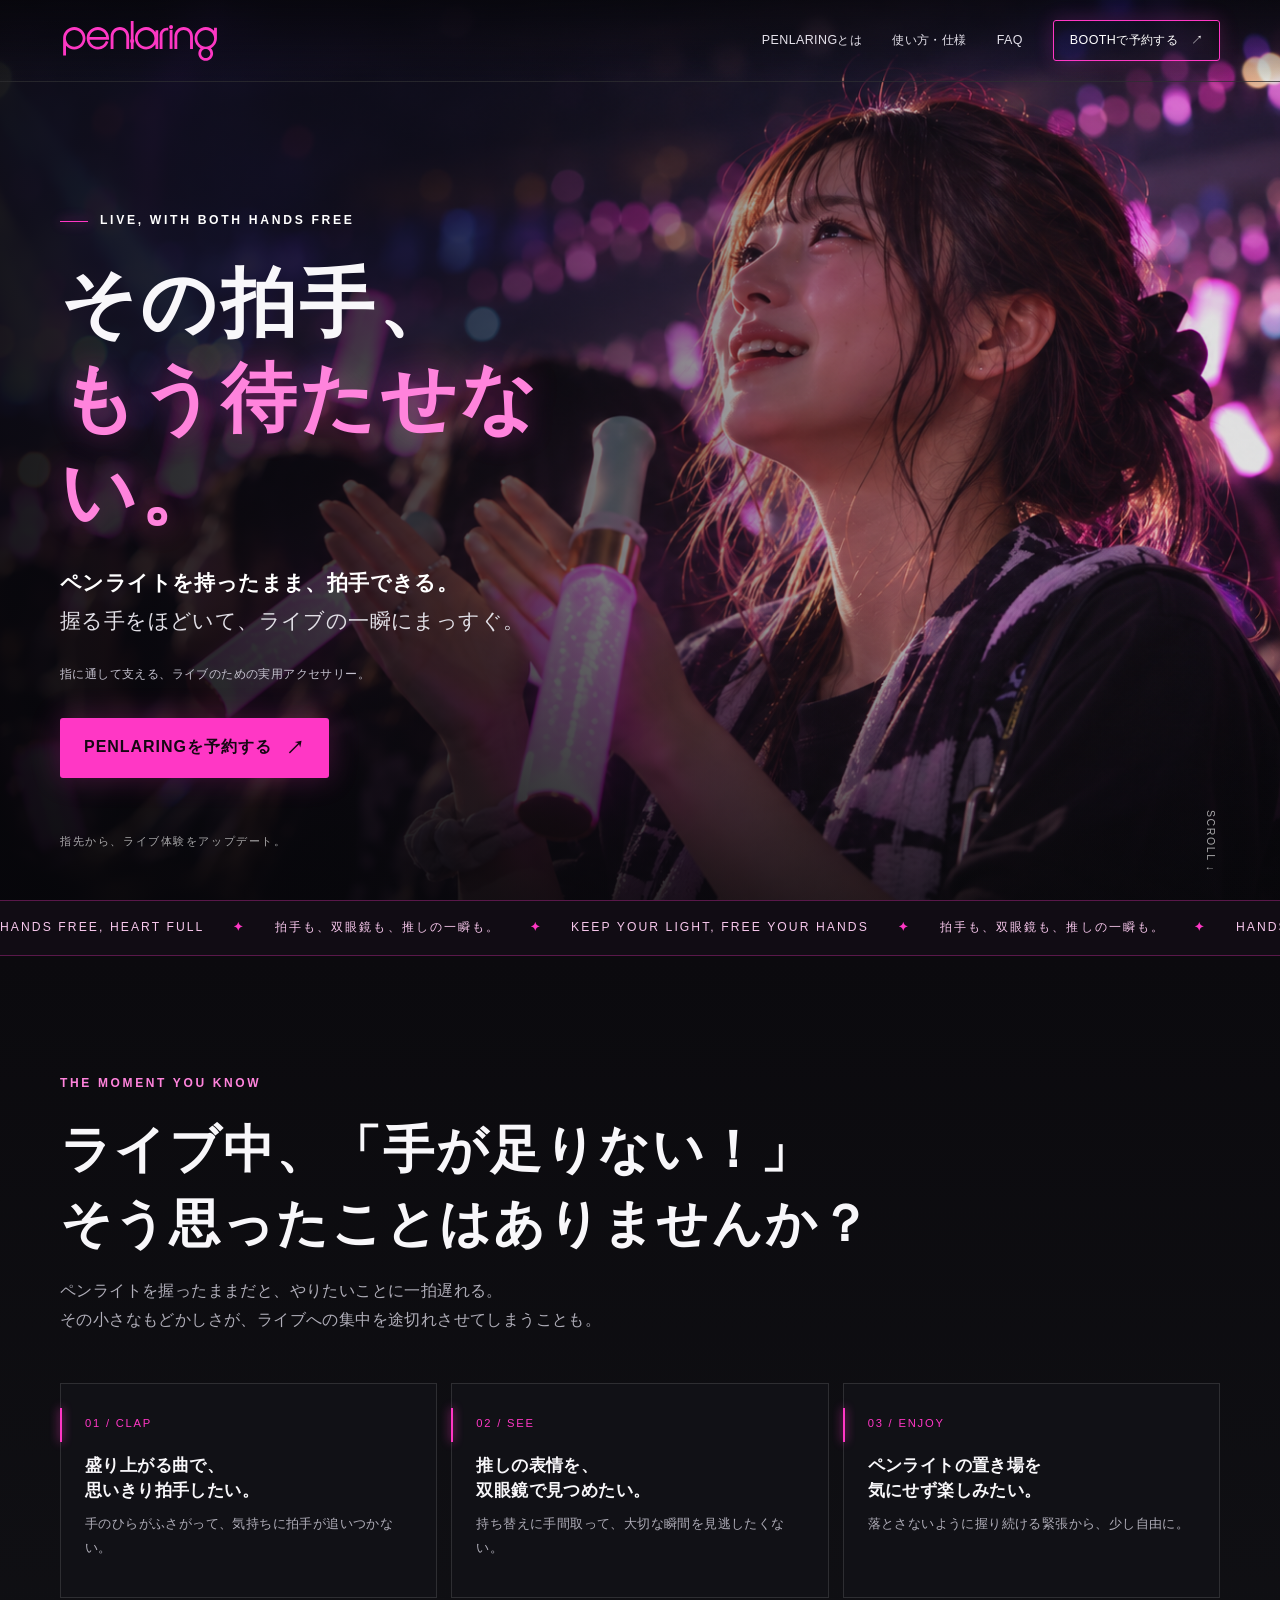
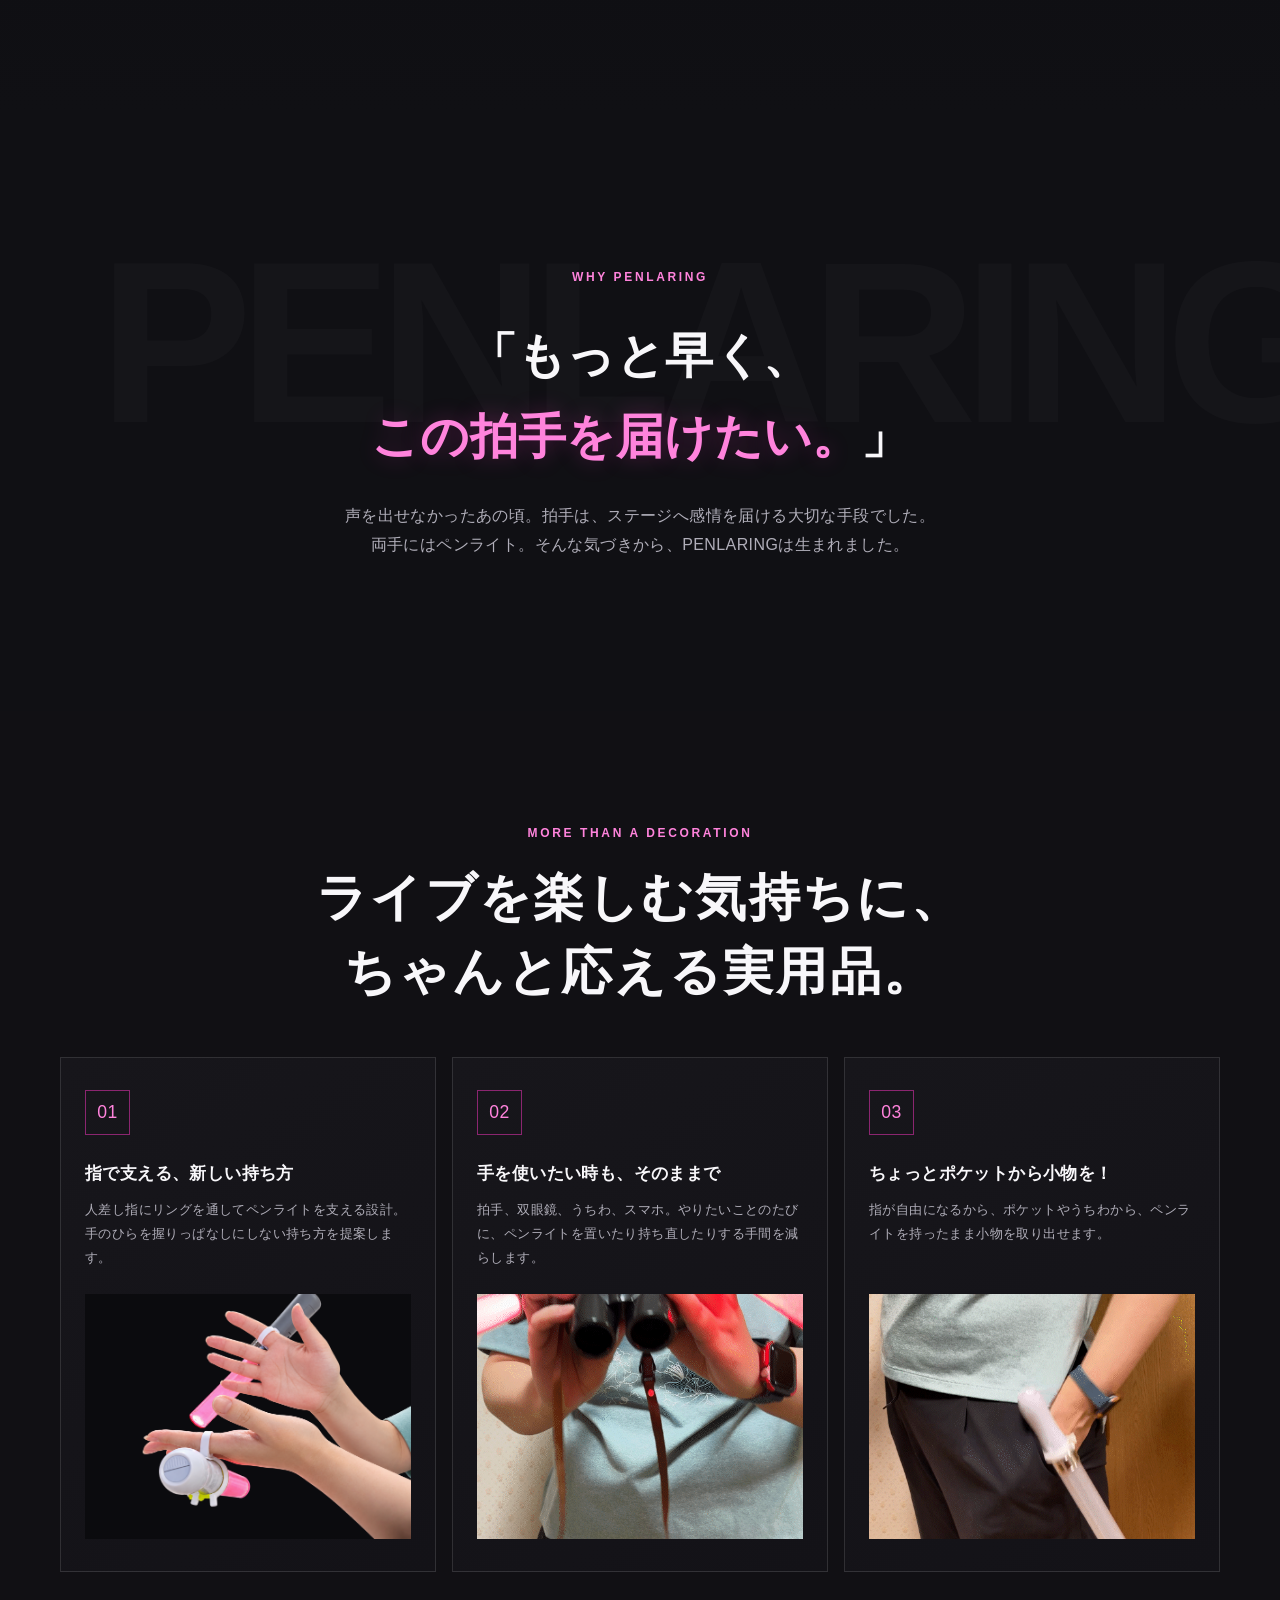
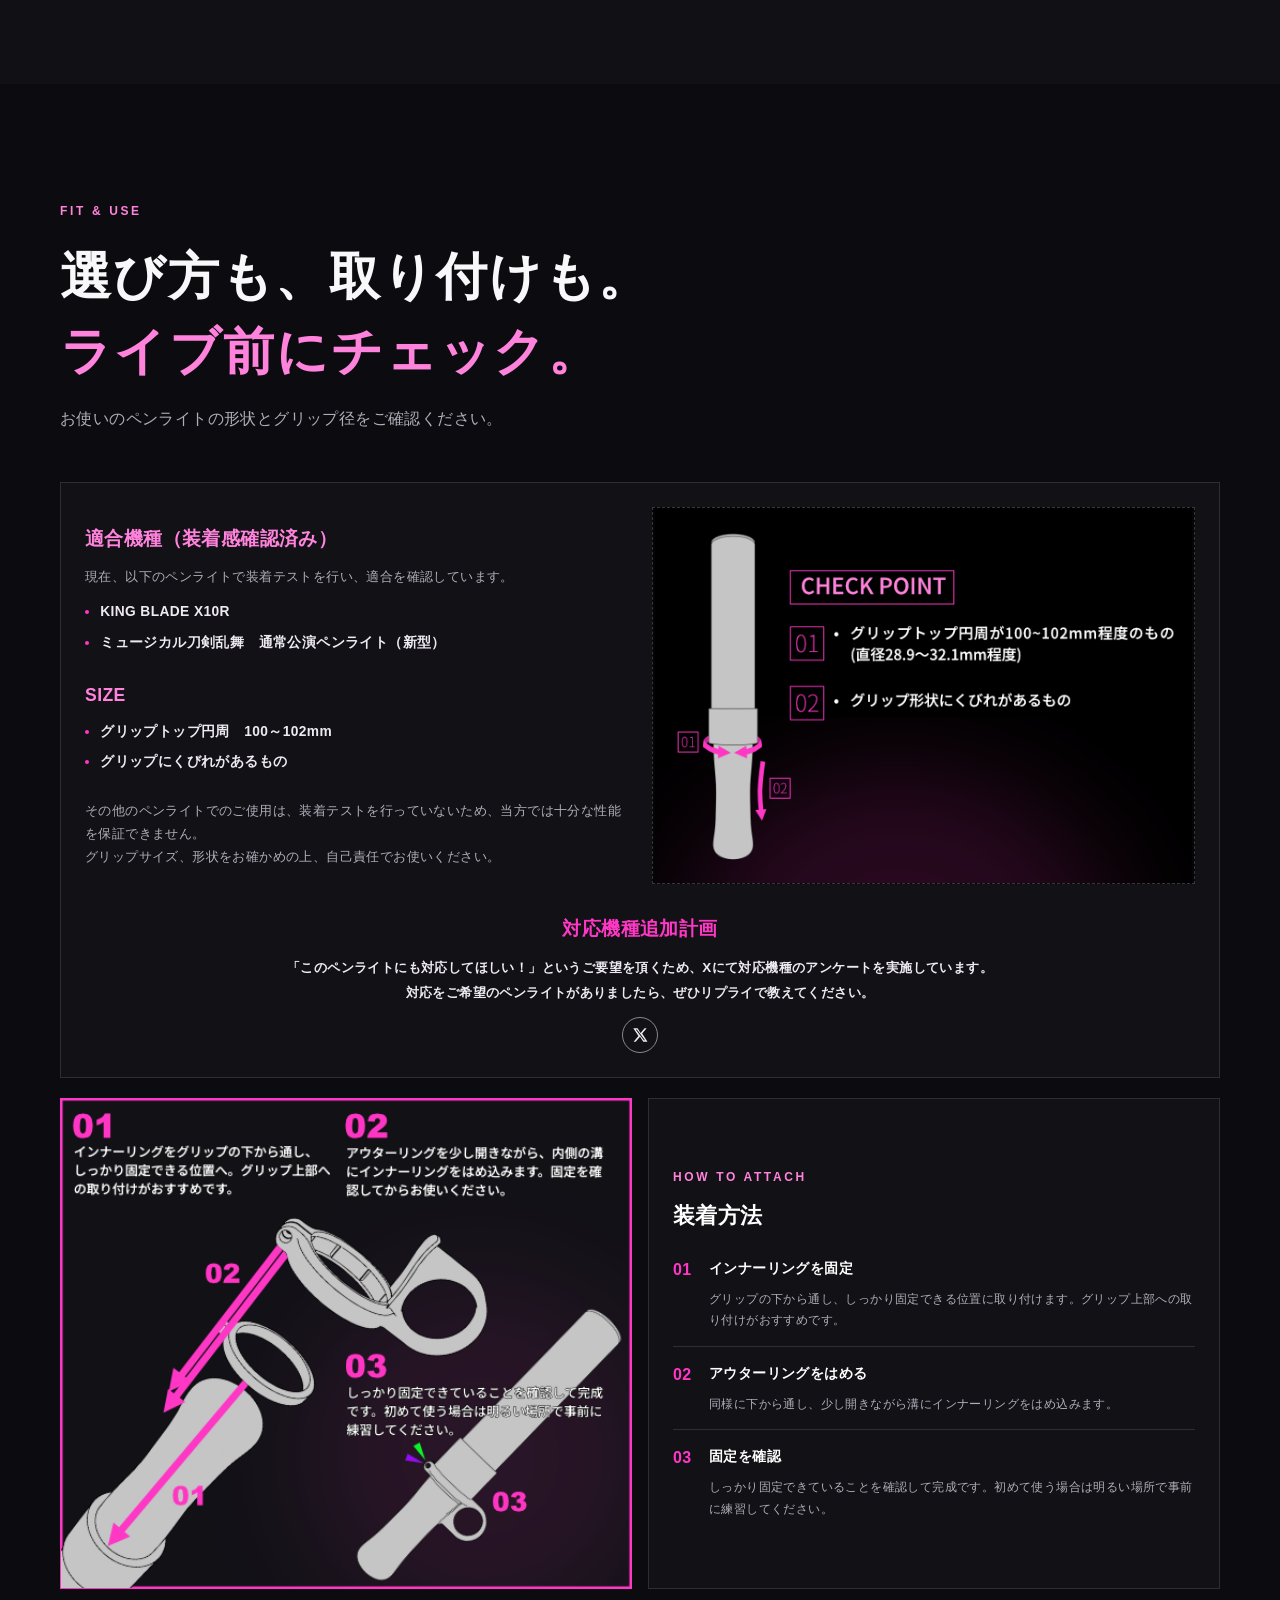
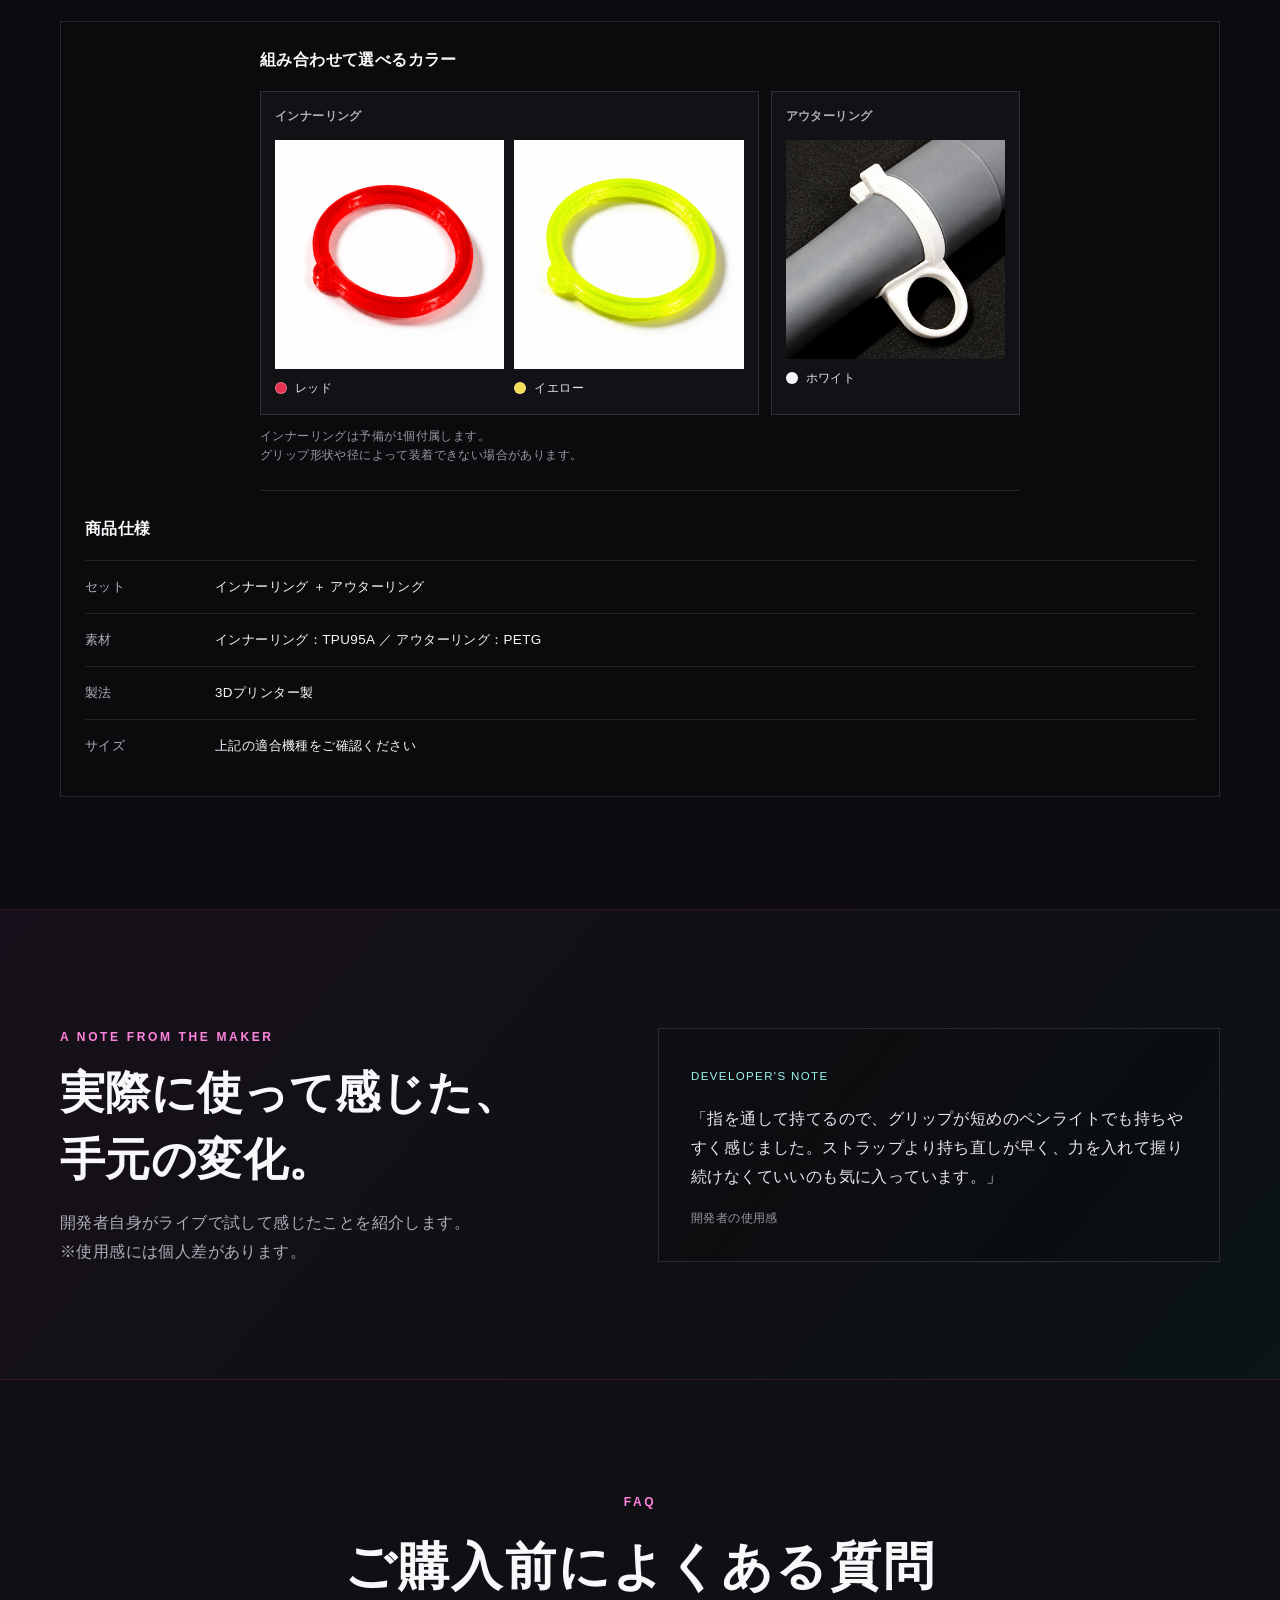
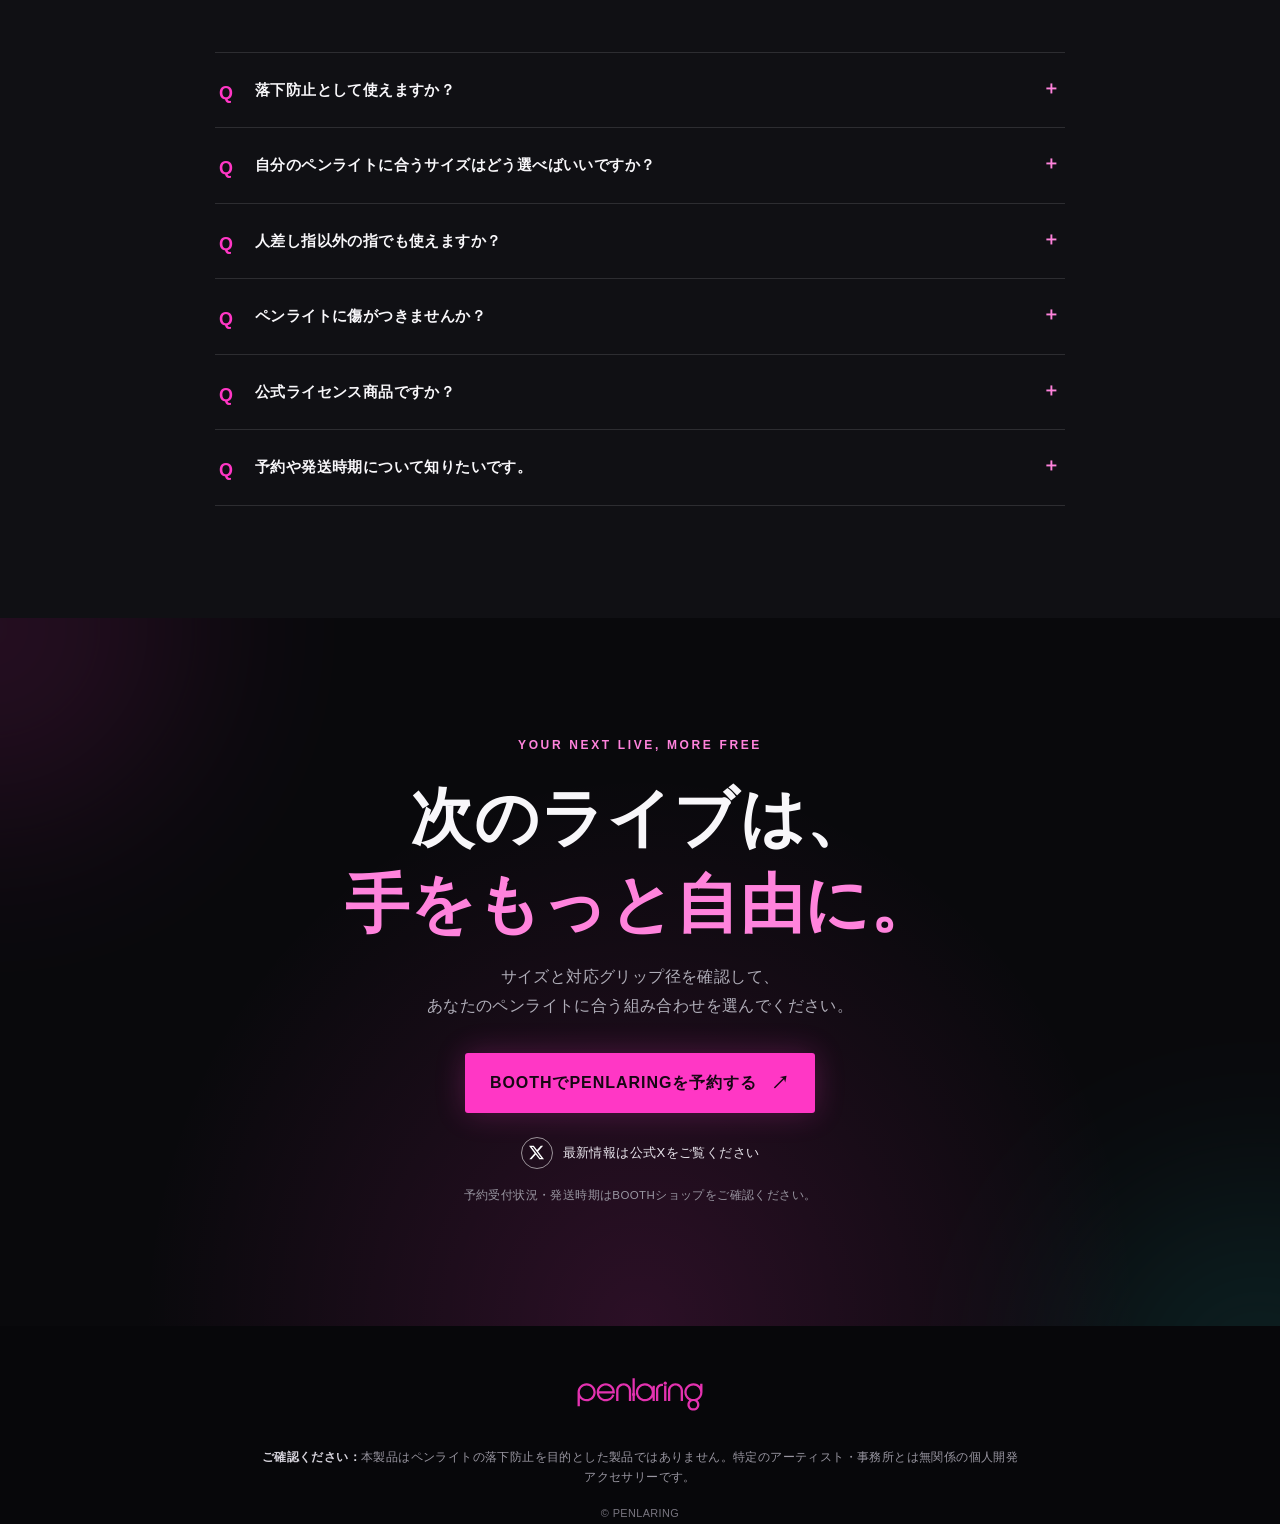
==== commit cf008110: "Comment out reframe placeholder" ====
--- a/index.html
+++ b/index.html
@@ -50,11 +50,13 @@
           <article class="pain-card"><span class="num">02 / SEE</span><h3>推しの表情を、<br>双眼鏡で見つめたい。</h3><p>持ち替えに手間取って、大切な瞬間を見逃したくない。</p></article>
           <article class="pain-card"><span class="num">03 / ENJOY</span><h3>ペンライトの置き場を<br>気にせず楽しみたい。</h3><p>落とさないように握り続ける緊張から、少し自由に。</p></article>
         </div>
+        <!--
         <div class="reframe">
           <p>「持ち替える」ひと手間を、ライブの中からなくしたい。</p>
           <strong>ペンライトはそのまま。<span class="pink">手は、もっと自由に。</span></strong>
           <div class="youtube-video-slot" role="img" aria-label="YouTube動画埋め込みスペース"><span class="youtube-play-icon" aria-hidden="true">▶</span><span>YOUTUBE VIDEO</span></div>
         </div>
+        -->
       </div>
     </section>
 
--- a/assets/style.css
+++ b/assets/style.css
@@ -105,11 +105,11 @@
     .installation-step-number { color:var(--pink); font-family:Arial,sans-serif; font-weight:800; }
     .installation-steps strong { display:block; color:#fff; font-size:.95rem; }
     .installation-steps p { margin:8px 0 0; border:0; color:var(--muted); font-size:.82rem; line-height:1.7; }
-    .benefit-list { display:grid; grid-template-columns:repeat(3,1fr); gap:16px; }
-    .benefit { padding:32px 24px; min-height:255px; border:1px solid var(--line); background:linear-gradient(145deg, #19191f, #101014); }
+    .benefit-list { display:grid; grid-template-columns:repeat(3,1fr); grid-auto-rows:1fr; gap:16px; }
+    .benefit { display:flex; flex-direction:column; padding:32px 24px; min-height:255px; border:1px solid var(--line); background:linear-gradient(145deg, #19191f, #101014); }
     .benefit .icon { width:45px; height:45px; display:grid; place-items:center; border:1px solid rgba(255,55,197,.5); color:var(--pink-soft); font-size:1.1rem; margin-bottom:24px; }
     .benefit h3 { margin:0 0 8px; font-size:1.05rem; }
-    .benefit p { margin:0; color:var(--muted); font-size:.84rem; }
+    .benefit p { flex:1; margin:0; color:var(--muted); font-size:.84rem; }
     .benefit-photo-space { display:block; width:100%; aspect-ratio:4 / 3; object-fit:cover; margin-top:24px; border:0; background:#0b0b0e; }
     .scenes { padding-top:32px; display:grid; grid-template-columns:repeat(3,1fr); gap:12px; }
     .scene { padding:24px; border-top:1px solid var(--pink); background:rgba(255,255,255,.025); }
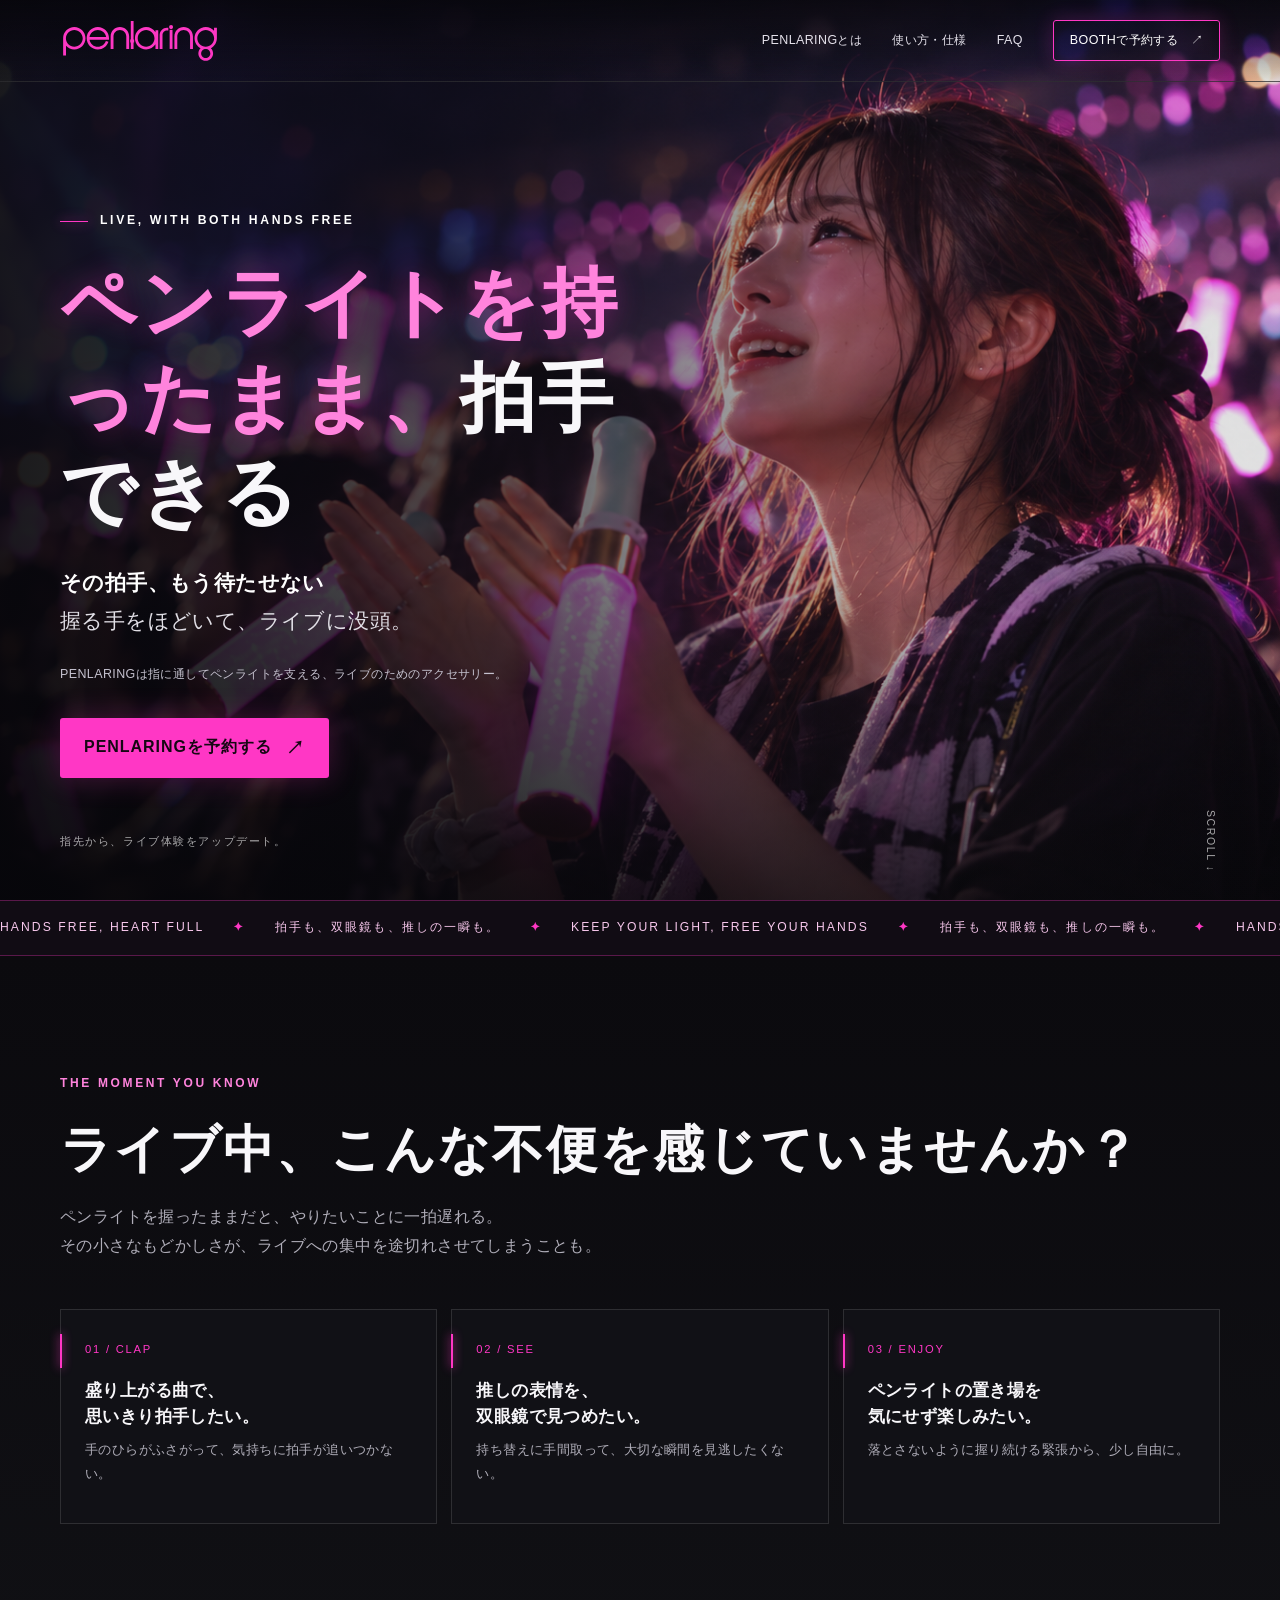
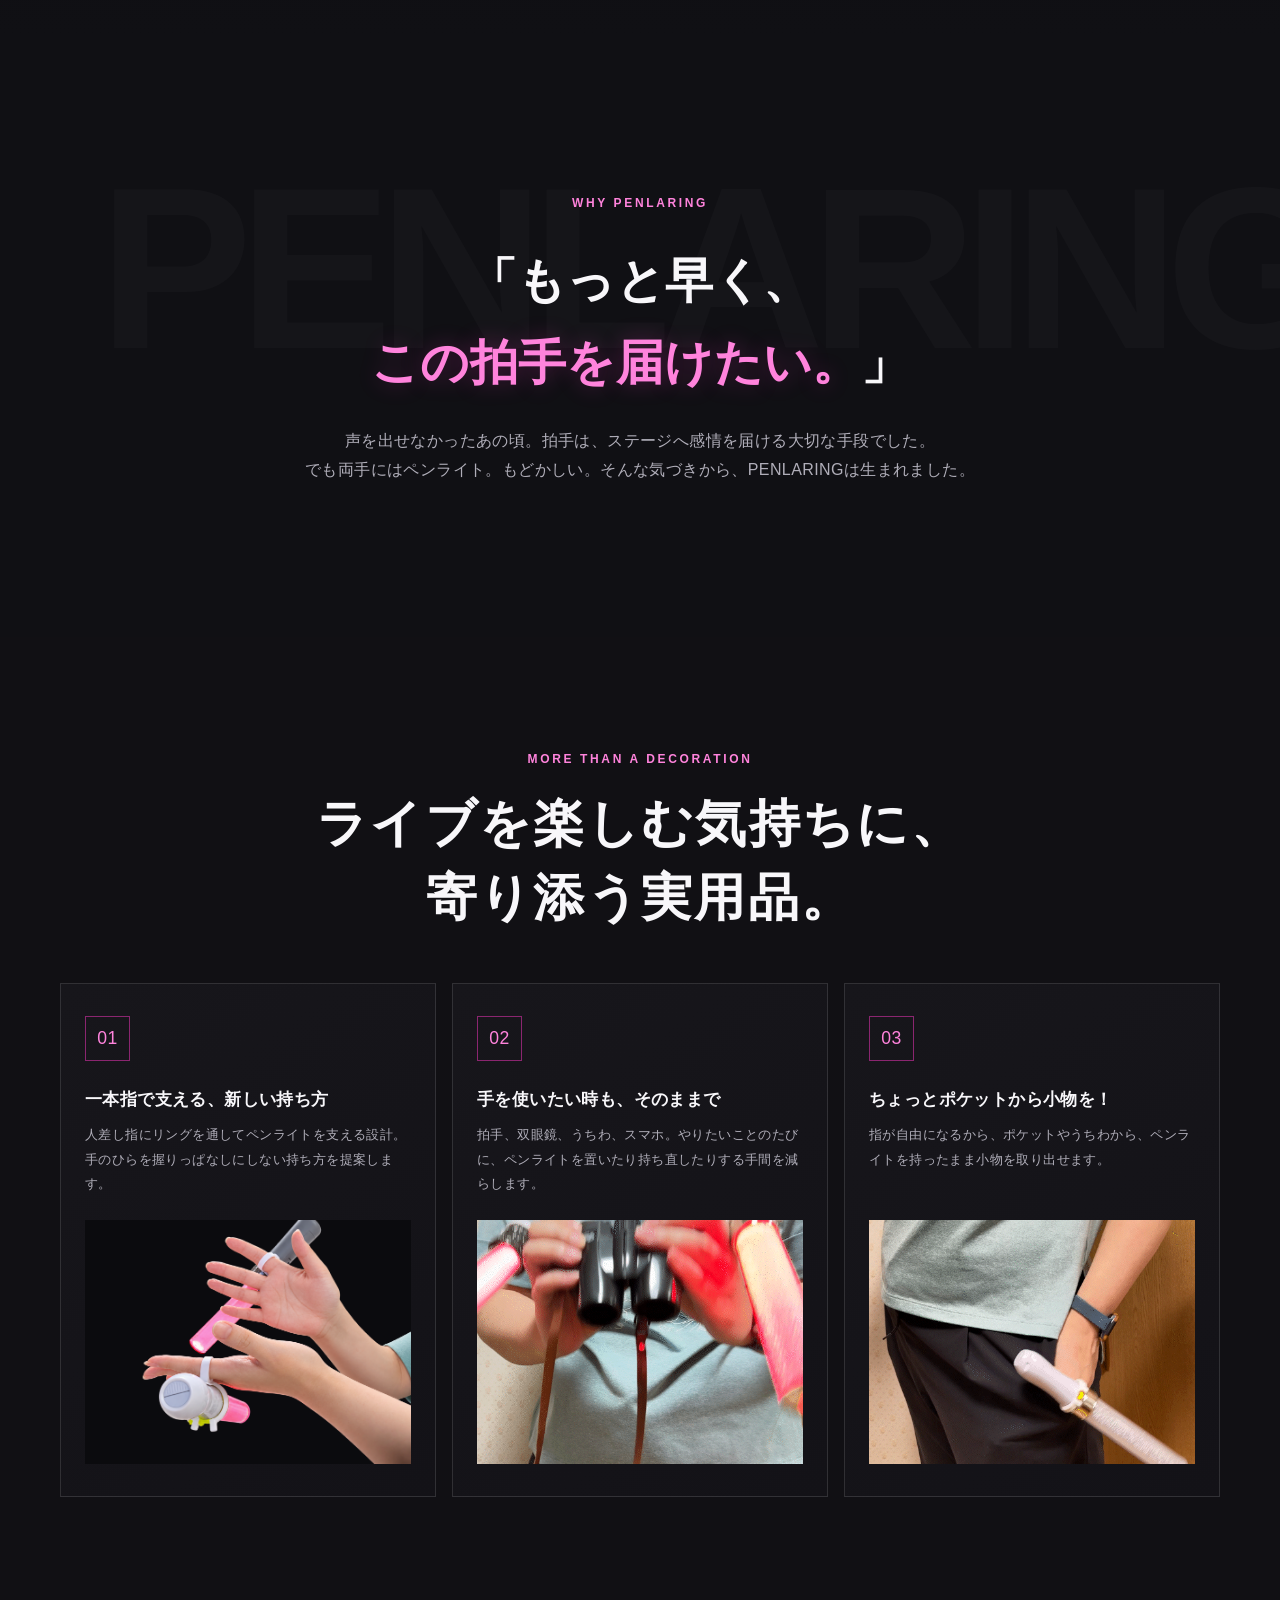
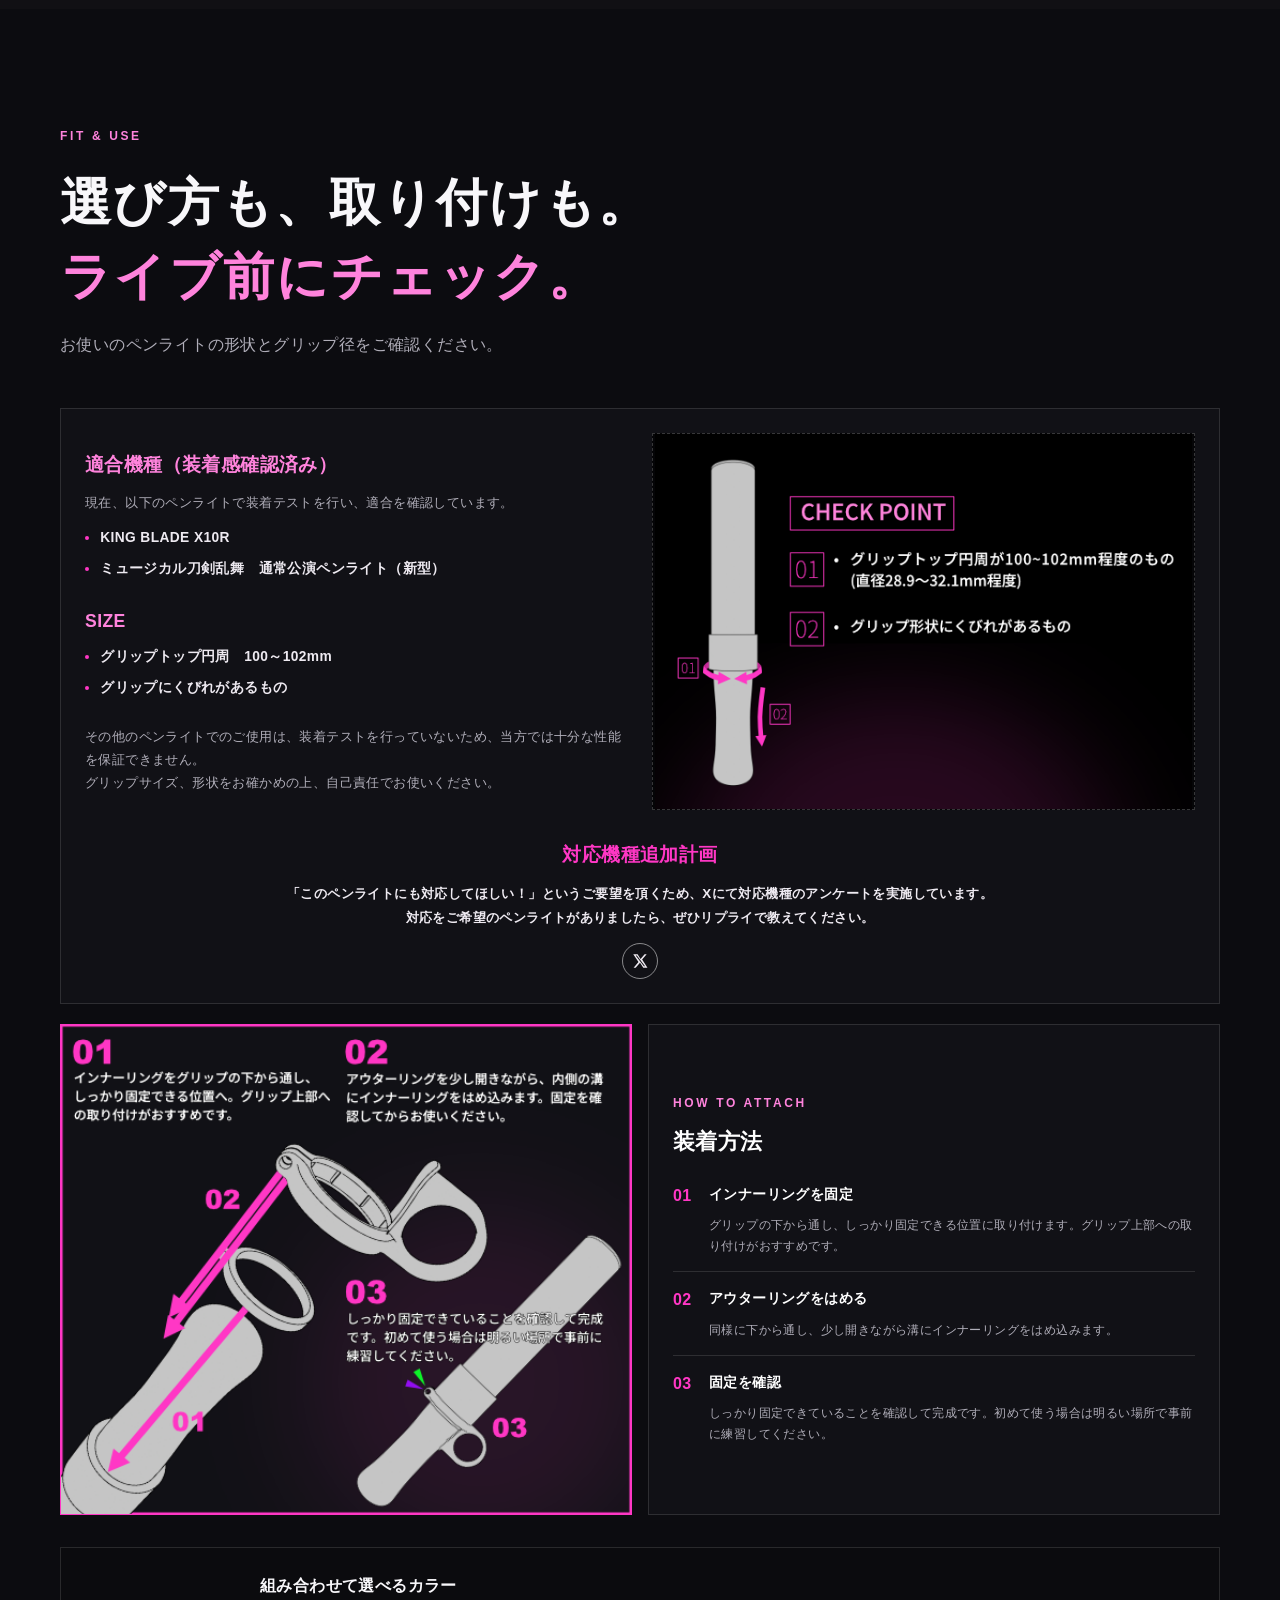
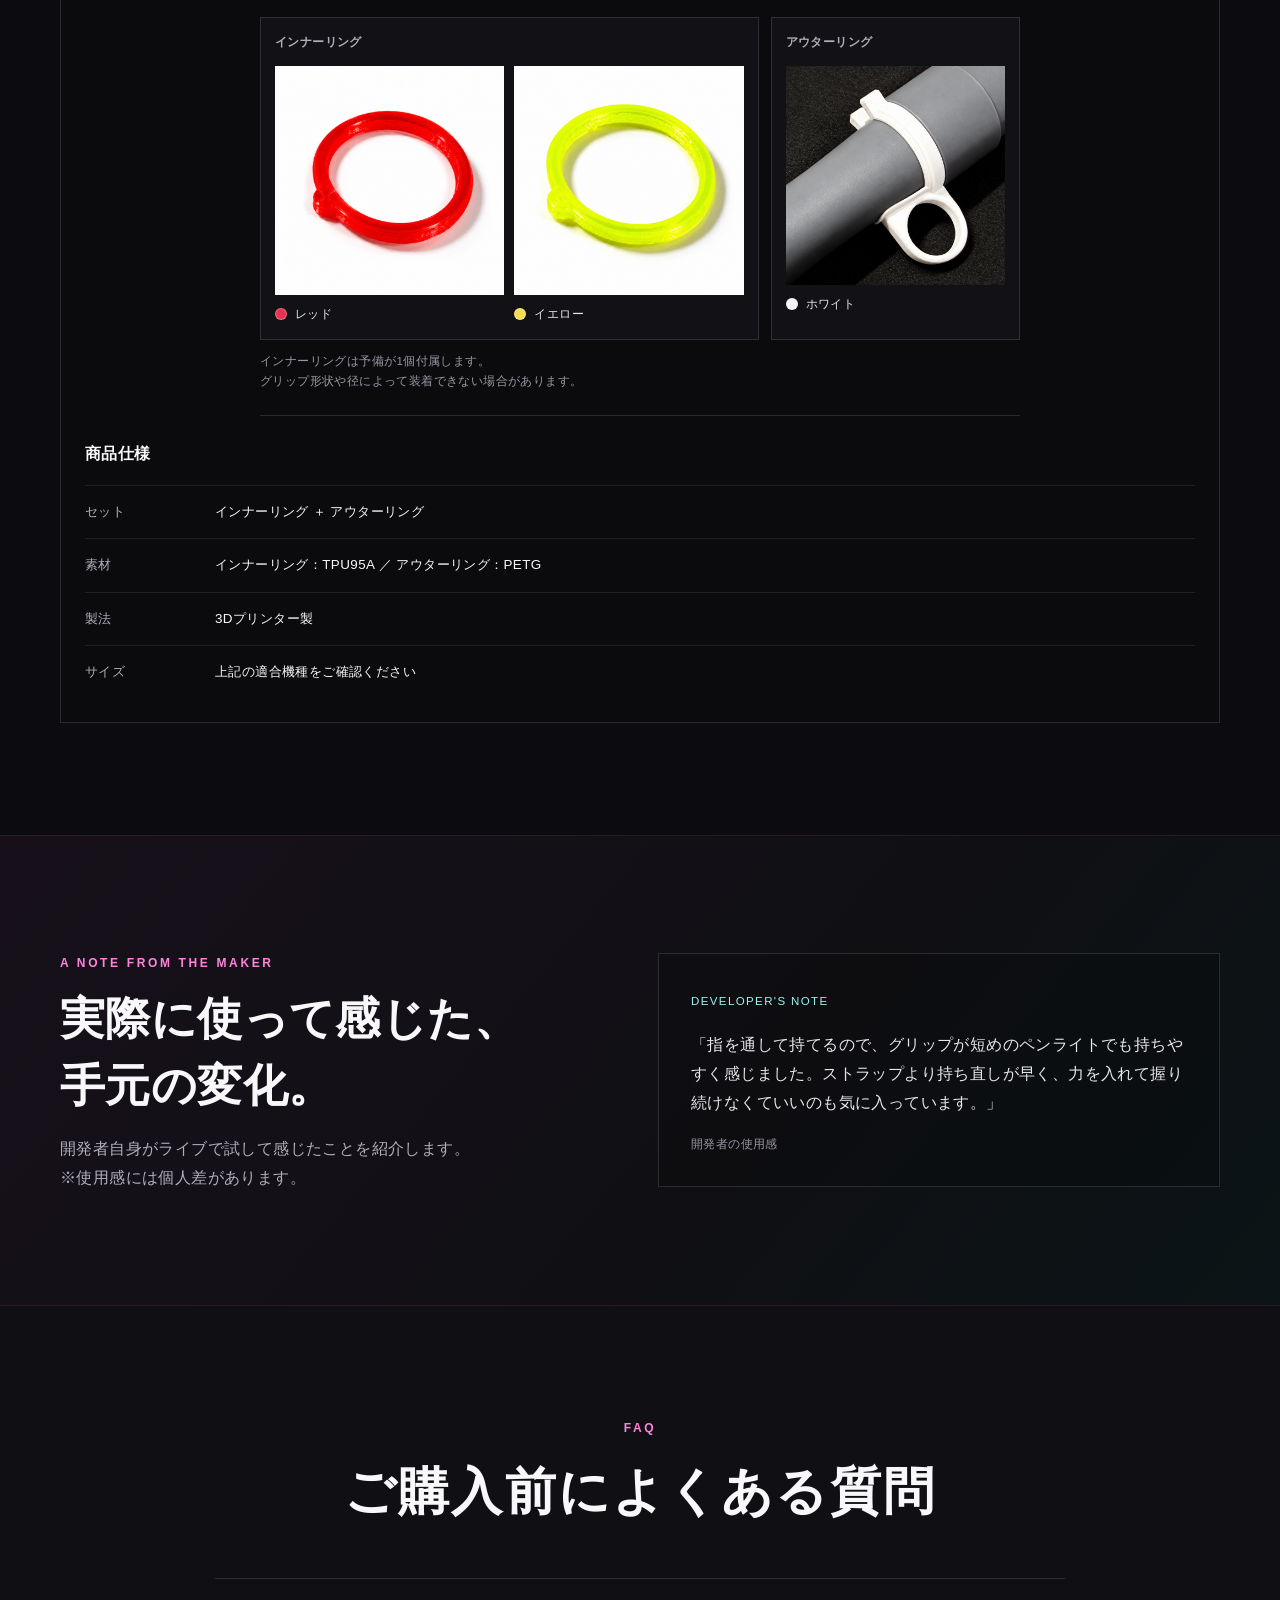
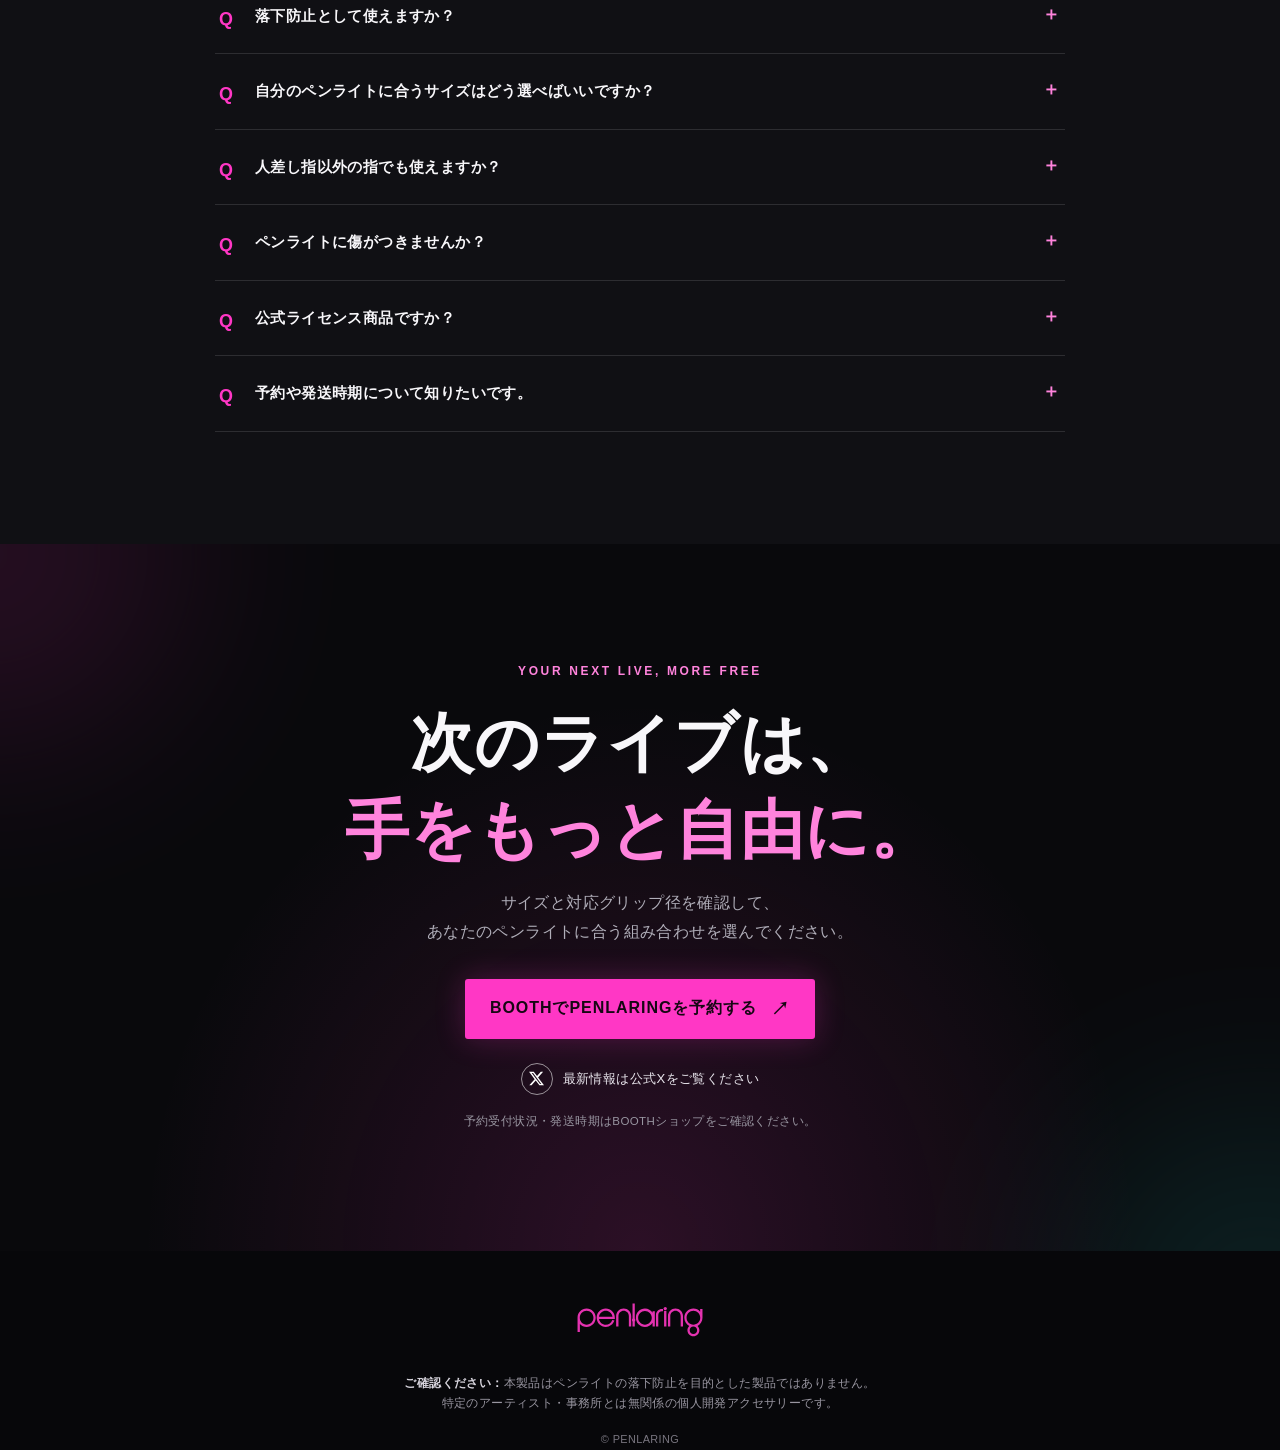
==== commit 27649f9d: "Update landing page copy" ====
--- a/index.html
+++ b/index.html
@@ -1,23 +1,34 @@
 <!doctype html>
 <html lang="ja">
+
 <head>
+  <!-- Google tag (gtag.js) -->
+  <script async src="https://www.googletagmanager.com/gtag/js?id=G-Q7ZVG93JNR"></script>
+  <script>
+    window.dataLayer = window.dataLayer || [];
+    function gtag() {dataLayer.push(arguments);}
+    gtag('js', new Date());
+
+    gtag('config', 'G-Q7ZVG93JNR');
+  </script>
   <meta charset="utf-8">
   <meta name="viewport" content="width=device-width, initial-scale=1">
   <link rel="icon" type="image/png" sizes="16x16" href="assets/favicon-16.png">
   <link rel="icon" type="image/png" sizes="32x32" href="assets/favicon-32.png">
   <link rel="icon" type="image/png" sizes="48x48" href="assets/favicon-48.png">
   <meta name="theme-color" content="#08080b">
-  <meta name="description" content="ペンライトを指で支えて、拍手も双眼鏡も。ライブをもっと自由に楽しむための実用アクセサリー、PENLARING。">
-  <title>PENLARING｜その拍手、もう待たせない。</title>
+  <meta name="description" content="ペンライトを指で支えて、不便を解消。ライブをもっと自由に楽しむための実用アクセサリー、PENLARING。">
+  <title>PENLARING｜ライブを快適にするペンライトアクセサリー</title>
   <link rel="stylesheet" href="assets/style.css">
 </head>
+
 <body>
   <header class="site-header">
     <div class="wrap header-inner">
       <a class="brand" href="#top" aria-label="PENLARING トップ"><img src="assets/penlarring-logo.svg" alt="PENLARING"></a>
       <nav class="nav" aria-label="ページ内ナビゲーション">
         <a href="#about">PENLARINGとは</a><a href="#how">使い方・仕様</a><a href="#faq">FAQ</a>
-        <a class="nav-cta" href="#reservation">BOOTHで予約する　↗</a>
+        <a class="nav-cta" href="https://navy-smith.booth.pm/">BOOTHで予約する　↗</a>
       </nav>
     </div>
   </header>
@@ -27,28 +38,41 @@
       <div class="wrap">
         <div class="hero-content">
           <div class="hero-kicker">LIVE, WITH BOTH HANDS FREE</div>
-          <h1>その拍手、<br><span class="accent">もう待たせない。</span></h1>
-          <p class="hero-copy"><strong>ペンライトを持ったまま、拍手できる。</strong><br>握る手をほどいて、ライブの一瞬にまっすぐ。</p>
-          <p class="hero-note">指に通して支える、ライブのための実用アクセサリー。</p>
-          <a class="button button-primary" href="#reservation">PENLARINGを予約する <span class="arrow">↗</span></a>
+          <h1><span class="accent">ペンライトを持ったまま、</span>拍手できる</h1>
+          <p class="hero-copy"><strong>その拍手、もう待たせない</strong><br>握る手をほどいて、ライブに没頭。</p>
+          <p class="hero-note">PENLARINGは指に通してペンライトを支える、ライブのためのアクセサリー。</p>
+          <a class="button button-primary" href="https://navy-smith.booth.pm/">PENLARINGを予約する <span
+              class="arrow">↗</span></a>
         </div>
       </div>
       <div class="hero-foot"><span>指先から、ライブ体験をアップデート。</span><span>SCROLL ↓</span></div>
     </section>
 
-    <div class="ticker" aria-hidden="true"><div class="ticker-inner">HANDS FREE, HEART FULL <b>✦</b> 拍手も、双眼鏡も、推しの一瞬も。 <b>✦</b> KEEP YOUR LIGHT, FREE YOUR HANDS <b>✦</b> 拍手も、双眼鏡も、推しの一瞬も。 <b>✦</b> HANDS FREE, HEART FULL <b>✦</b> 拍手も、双眼鏡も、推しの一瞬も。 <b>✦</b></div></div>
+    <div class="ticker" aria-hidden="true">
+      <div class="ticker-inner">HANDS FREE, HEART FULL <b>✦</b> 拍手も、双眼鏡も、推しの一瞬も。 <b>✦</b> KEEP YOUR LIGHT, FREE YOUR
+        HANDS <b>✦</b> 拍手も、双眼鏡も、推しの一瞬も。 <b>✦</b> HANDS FREE, HEART FULL <b>✦</b> 拍手も、双眼鏡も、推しの一瞬も。 <b>✦</b></div>
+    </div>
 
     <section class="friction">
       <div class="wrap">
         <div class="section-head">
           <span class="eyebrow">THE MOMENT YOU KNOW</span>
-          <h2>ライブ中、「手が足りない！」<br>そう思ったことはありませんか？</h2>
+          <h2>ライブ中、こんな不便を感じていませんか？</h2>
           <p>ペンライトを握ったままだと、やりたいことに一拍遅れる。<br>その小さなもどかしさが、ライブへの集中を途切れさせてしまうことも。</p>
         </div>
         <div class="pain-grid">
-          <article class="pain-card"><span class="num">01 / CLAP</span><h3>盛り上がる曲で、<br>思いきり拍手したい。</h3><p>手のひらがふさがって、気持ちに拍手が追いつかない。</p></article>
-          <article class="pain-card"><span class="num">02 / SEE</span><h3>推しの表情を、<br>双眼鏡で見つめたい。</h3><p>持ち替えに手間取って、大切な瞬間を見逃したくない。</p></article>
-          <article class="pain-card"><span class="num">03 / ENJOY</span><h3>ペンライトの置き場を<br>気にせず楽しみたい。</h3><p>落とさないように握り続ける緊張から、少し自由に。</p></article>
+          <article class="pain-card"><span class="num">01 / CLAP</span>
+            <h3>盛り上がる曲で、<br>思いきり拍手したい。</h3>
+            <p>手のひらがふさがって、気持ちに拍手が追いつかない。</p>
+          </article>
+          <article class="pain-card"><span class="num">02 / SEE</span>
+            <h3>推しの表情を、<br>双眼鏡で見つめたい。</h3>
+            <p>持ち替えに手間取って、大切な瞬間を見逃したくない。</p>
+          </article>
+          <article class="pain-card"><span class="num">03 / ENJOY</span>
+            <h3>ペンライトの置き場を<br>気にせず楽しみたい。</h3>
+            <p>落とさないように握り続ける緊張から、少し自由に。</p>
+          </article>
         </div>
         <!--
         <div class="reframe">
@@ -64,7 +88,7 @@
       <div class="wrap origin-box">
         <span class="eyebrow">WHY PENLARING</span>
         <blockquote>「もっと早く、<br><span class="pink">この拍手を届けたい。</span>」</blockquote>
-        <p>声を出せなかったあの頃。拍手は、ステージへ感情を届ける大切な手段でした。<br>両手にはペンライト。そんな気づきから、PENLARINGは生まれました。</p>
+        <p>声を出せなかったあの頃。拍手は、ステージへ感情を届ける大切な手段でした。<br>でも両手にはペンライト。もどかしい。そんな気づきから、PENLARINGは生まれました。</p>
       </div>
     </section>
 
@@ -72,12 +96,27 @@
       <div class="wrap">
         <div class="section-head center" id="about">
           <span class="eyebrow">MORE THAN A DECORATION</span>
-          <h2>ライブを楽しむ気持ちに、<br>ちゃんと応える実用品。</h2>
+          <h2>ライブを楽しむ気持ちに、<br>寄り添う実用品。</h2>
         </div>
         <div class="benefit-list">
-          <article class="benefit"><div class="icon">01</div><h3>指で支える、新しい持ち方</h3><p>人差し指にリングを通してペンライトを支える設計。手のひらを握りっぱなしにしない持ち方を提案します。</p><img class="benefit-photo-space" src="assets/benefit-grip.png" alt="人差し指にリングを通してペンライトを支える様子"></article>
-          <article class="benefit"><div class="icon">02</div><h3>手を使いたい時も、そのままで</h3><p>拍手、双眼鏡、うちわ、スマホ。やりたいことのたびに、ペンライトを置いたり持ち直したりする手間を減らします。</p><img class="benefit-photo-space" src="assets/benefit-opera-glasses.gif" alt="ペンライトを持ちながら双眼鏡を使う様子"></article>
-          <article class="benefit"><div class="icon">03</div><h3>ちょっとポケットから小物を！</h3><p>指が自由になるから、ポケットやうちわから、ペンライトを持ったまま小物を取り出せます。</p><img class="benefit-photo-space" src="assets/benefit-pocket.gif" alt="ペンライトを持ちながらポケットから小物を取り出す様子"></article>
+          <article class="benefit">
+            <div class="icon">01</div>
+            <h3>一本指で支える、新しい持ち方</h3>
+            <p>人差し指にリングを通してペンライトを支える設計。手のひらを握りっぱなしにしない持ち方を提案します。</p><img class="benefit-photo-space"
+              src="assets/benefit-grip.png" alt="人差し指にリングを通してペンライトを支える様子">
+          </article>
+          <article class="benefit">
+            <div class="icon">02</div>
+            <h3>手を使いたい時も、そのままで</h3>
+            <p>拍手、双眼鏡、うちわ、スマホ。やりたいことのたびに、ペンライトを置いたり持ち直したりする手間を減らします。</p><img class="benefit-photo-space"
+              src="assets/benefit-opera-glasses.gif" alt="ペンライトを持ちながら双眼鏡を使う様子">
+          </article>
+          <article class="benefit">
+            <div class="icon">03</div>
+            <h3>ちょっとポケットから小物を！</h3>
+            <p>指が自由になるから、ポケットやうちわから、ペンライトを持ったまま小物を取り出せます。</p><img class="benefit-photo-space"
+              src="assets/benefit-pocket.gif" alt="ペンライトを持ちながらポケットから小物を取り出す様子">
+          </article>
         </div>
       </div>
     </section>
@@ -104,17 +143,23 @@
                 <li>グリップトップ円周　100～102mm</li>
                 <li>グリップにくびれがあるもの</li>
               </ul>
-              <p class="how-compatibility-note">その他のペンライトでのご使用は、装着テストを行っていないため、当方では十分な性能を保証できません。<br>グリップサイズ、形状をお確かめの上、自己責任でお使いください。</p>
+              <p class="how-compatibility-note">
+                その他のペンライトでのご使用は、装着テストを行っていないため、当方では十分な性能を保証できません。<br>グリップサイズ、形状をお確かめの上、自己責任でお使いください。</p>
             </div>
-            <button class="grip-type-illustration how-compatibility-image" type="button" aria-label="適合するグリップの確認ポイントを拡大表示">
+            <button class="grip-type-illustration how-compatibility-image" type="button"
+              aria-label="適合するグリップの確認ポイントを拡大表示">
               <img src="assets/compatibility-checkpoint.png" alt="グリップトップ円周100～102mm程度と、グリップにくびれがある形状の確認ポイント">
             </button>
           </div>
           <div class="how-compatibility-request">
             <h3>対応機種追加計画</h3>
             <p>「このペンライトにも対応してほしい！」というご要望を頂くため、Xにて対応機種のアンケートを実施しています。<br>対応をご希望のペンライトがありましたら、ぜひリプライで教えてください。</p>
-            <a class="how-x-link" href="https://x.com/PENLARING" target="_blank" rel="noopener noreferrer" aria-label="PENLARING公式Xで対応希望をリプライする">
-              <svg viewBox="0 0 24 24" aria-hidden="true"><path d="M18.9 2H22l-6.8 7.8L23.2 22h-6.3l-4.9-7.5L5.5 22H2.4l7.3-8.4L1.9 2h6.5l4.4 6.9L18.9 2zm-1.1 18h1.7L7.3 3.9H5.5L17.8 20z"/></svg>
+            <a class="how-x-link" href="https://x.com/PENLARING/status/2108538433149059219?a=dVZm7BZUY5bq--4wjZU&s=20"
+              target="_blank" rel="noopener noreferrer" aria-label="PENLARING公式Xで対応希望をリプライする">
+              <svg viewBox="0 0 24 24" aria-hidden="true">
+                <path
+                  d="M18.9 2H22l-6.8 7.8L23.2 22h-6.3l-4.9-7.5L5.5 22H2.4l7.3-8.4L1.9 2h6.5l4.4 6.9L18.9 2zm-1.1 18h1.7L7.3 3.9H5.5L17.8 20z" />
+              </svg>
             </a>
           </div>
         </div>
@@ -127,9 +172,21 @@
             <span class="eyebrow">HOW TO ATTACH</span>
             <h3>装着方法</h3>
             <ol class="installation-steps">
-              <li><span class="installation-step-number">01</span><div class="installation-step-copy"><strong>インナーリングを固定</strong><p>グリップの下から通し、しっかり固定できる位置に取り付けます。グリップ上部への取り付けがおすすめです。</p></div></li>
-              <li><span class="installation-step-number">02</span><div class="installation-step-copy"><strong>アウターリングをはめる</strong><p>同様に下から通し、少し開きながら溝にインナーリングをはめ込みます。</p></div></li>
-              <li><span class="installation-step-number">03</span><div class="installation-step-copy"><strong>固定を確認</strong><p>しっかり固定できていることを確認して完成です。初めて使う場合は明るい場所で事前に練習してください。</p></div></li>
+              <li><span class="installation-step-number">01</span>
+                <div class="installation-step-copy"><strong>インナーリングを固定</strong>
+                  <p>グリップの下から通し、しっかり固定できる位置に取り付けます。グリップ上部への取り付けがおすすめです。</p>
+                </div>
+              </li>
+              <li><span class="installation-step-number">02</span>
+                <div class="installation-step-copy"><strong>アウターリングをはめる</strong>
+                  <p>同様に下から通し、少し開きながら溝にインナーリングをはめ込みます。</p>
+                </div>
+              </li>
+              <li><span class="installation-step-number">03</span>
+                <div class="installation-step-copy"><strong>固定を確認</strong>
+                  <p>しっかり固定できていることを確認して完成です。初めて使う場合は明るい場所で事前に練習してください。</p>
+                </div>
+              </li>
             </ol>
           </div>
         </div>
@@ -141,14 +198,20 @@
               <div class="how-color-group">
                 <h4 class="how-color-type">インナーリング</h4>
                 <div class="how-color-items">
-                  <figure class="how-color-swatch"><img src="assets/inner-ring-red.png" alt="レッドのインナーリング"><figcaption><i class="dot dot-red"></i><span>レッド</span></figcaption></figure>
-                  <figure class="how-color-swatch"><img src="assets/inner-ring-yellow.png" alt="イエローのインナーリング"><figcaption><i class="dot dot-yellow"></i><span>イエロー</span></figcaption></figure>
+                  <figure class="how-color-swatch"><img src="assets/inner-ring-red.png" alt="レッドのインナーリング">
+                    <figcaption><i class="dot dot-red"></i><span>レッド</span></figcaption>
+                  </figure>
+                  <figure class="how-color-swatch"><img src="assets/inner-ring-yellow.png" alt="イエローのインナーリング">
+                    <figcaption><i class="dot dot-yellow"></i><span>イエロー</span></figcaption>
+                  </figure>
                 </div>
               </div>
               <div class="how-color-group how-color-group-outer">
                 <h4 class="how-color-type">アウターリング</h4>
                 <div class="how-color-items">
-                  <figure class="how-color-swatch"><img src="assets/outer-ring-white.png" alt="グリップに装着したホワイトのアウターリング"><figcaption><i class="dot dot-white"></i><span>ホワイト</span></figcaption></figure>
+                  <figure class="how-color-swatch"><img src="assets/outer-ring-white.png" alt="グリップに装着したホワイトのアウターリング">
+                    <figcaption><i class="dot dot-white"></i><span>ホワイト</span></figcaption>
+                  </figure>
                 </div>
               </div>
             </div>
@@ -167,21 +230,48 @@
 
     <section class="quote">
       <div class="wrap quote-inner">
-        <div><span class="eyebrow">A NOTE FROM THE MAKER</span><h2>実際に使って感じた、<br>手元の変化。</h2><p>開発者自身がライブで試して感じたことを紹介します。<br>※使用感には個人差があります。</p></div>
-        <div class="quote-card"><span class="label">DEVELOPER'S NOTE</span><p>「指を通して持てるので、グリップが短めのペンライトでも持ちやすく感じました。ストラップより持ち直しが早く、力を入れて握り続けなくていいのも気に入っています。」</p><small>開発者の使用感</small></div>
+        <div><span class="eyebrow">A NOTE FROM THE MAKER</span>
+          <h2>実際に使って感じた、<br>手元の変化。</h2>
+          <p>開発者自身がライブで試して感じたことを紹介します。<br>※使用感には個人差があります。</p>
+        </div>
+        <div class="quote-card"><span class="label">DEVELOPER'S NOTE</span>
+          <p>「指を通して持てるので、グリップが短めのペンライトでも持ちやすく感じました。ストラップより持ち直しが早く、力を入れて握り続けなくていいのも気に入っています。」</p><small>開発者の使用感</small>
+        </div>
       </div>
     </section>
 
     <section class="faq" id="faq">
       <div class="wrap">
-        <div class="section-head center"><span class="eyebrow">FAQ</span><h2>ご購入前によくある質問</h2></div>
+        <div class="section-head center"><span class="eyebrow">FAQ</span>
+          <h2>ご購入前によくある質問</h2>
+        </div>
         <div class="faq-list">
-          <details><summary>落下防止として使えますか？</summary><div class="answer">本製品は落下防止を主な目的とした製品ではありません。指に通して使う、通常とは異なる携帯方法を提案するアクセサリーです。</div></details>
-          <details><summary>自分のペンライトに合うサイズはどう選べばいいですか？</summary><div class="answer">グリップ部分の直径を測り、形状とあわせてBOOTHの対応情報をご確認ください。円柱形でないもの、対応径から大きく外れるものは装着できない場合があります。</div></details>
-          <details><summary>人差し指以外の指でも使えますか？</summary><div class="answer">人差し指への装着を前提に設計されています。他の指でもお試しいただけますが、フィット感や安定性には個人差があります。</div></details>
-          <details><summary>ペンライトに傷がつきませんか？</summary><div class="answer">インナーリングは柔軟性のあるTPU素材です。ただし、塗装や特殊なグリップ素材への影響は保証できません。心配な場合は目立たない箇所でお試しください。また、長期間つけたままにしないでください。</div></details>
-          <details><summary>公式ライセンス商品ですか？</summary><div class="answer">PENLARINGは特定のアーティストやグループとは無関係の、個人が独自開発した周辺アクセサリーです。いかなるアーティスト・事務所とも提携・ライセンス契約はなく、他社商品のコピー品でもありません。</div></details>
-          <details><summary>予約や発送時期について知りたいです。</summary><div class="answer">BOOTHのショップページにて、最新の予約受付状況と発送予定をご確認ください。サイズを選んでカートに追加し、ご注文いただけます。</div></details>
+          <details>
+            <summary>落下防止として使えますか？</summary>
+            <div class="answer">本製品は落下防止を主な目的とした製品ではありません。指に通して使う、通常とは異なる携帯方法を提案するアクセサリーです。</div>
+          </details>
+          <details>
+            <summary>自分のペンライトに合うサイズはどう選べばいいですか？</summary>
+            <div class="answer">グリップ部分の直径を測り、形状とあわせてBOOTHの対応情報をご確認ください。円柱形でないもの、対応径から大きく外れるものは装着できない場合があります。</div>
+          </details>
+          <details>
+            <summary>人差し指以外の指でも使えますか？</summary>
+            <div class="answer">人差し指への装着を前提に設計されています。他の指でもお試しいただけますが、フィット感や安定性には個人差があります。</div>
+          </details>
+          <details>
+            <summary>ペンライトに傷がつきませんか？</summary>
+            <div class="answer">
+              インナーリングは柔軟性のあるTPU素材です。ただし、塗装や特殊なグリップ素材への影響は保証できません。心配な場合は目立たない箇所でお試しください。また、長期間つけたままにしないでください。</div>
+          </details>
+          <details>
+            <summary>公式ライセンス商品ですか？</summary>
+            <div class="answer">
+              PENLARINGは特定のアーティストやグループとは無関係の、個人が独自開発した周辺アクセサリーです。いかなるアーティスト・事務所とも提携・ライセンス契約はなく、他社商品のコピー品でもありません。</div>
+          </details>
+          <details>
+            <summary>予約や発送時期について知りたいです。</summary>
+            <div class="answer">BOOTHのショップページにて、最新の予約受付状況と発送予定をご確認ください。サイズを選んでカートに追加し、ご注文いただけます。</div>
+          </details>
         </div>
       </div>
     </section>
@@ -191,10 +281,15 @@
         <span class="eyebrow">YOUR NEXT LIVE, MORE FREE</span>
         <h2>次のライブは、<br><span class="pink">手をもっと自由に。</span></h2>
         <p>サイズと対応グリップ径を確認して、<br>あなたのペンライトに合う組み合わせを選んでください。</p>
-        <a class="button button-primary" href="https://booth.pm/ja/search/PENLARING" target="_blank" rel="noopener noreferrer">BOOTHでPENLARINGを予約する <span class="arrow">↗</span></a>
+        <a class="button button-primary" href="https://navy-smith.booth.pm/" target="_blank"
+          rel="noopener noreferrer">BOOTHでPENLARINGを予約する <span class="arrow">↗</span></a>
         <div class="official-x">
-          <a class="official-x-link" href="https://x.com/PENLARING" target="_blank" rel="noopener noreferrer" aria-label="PENLARING公式Xを新しいタブで開く">
-            <svg viewBox="0 0 24 24" aria-hidden="true"><path d="M18.9 1.15h3.68l-8.04 9.19L24 22.85h-7.41l-5.8-7.58-6.64 7.58H.47l8.6-9.83L0 1.15h7.59l5.24 6.93L18.9 1.15Zm-1.29 19.49h2.04L6.49 3.24H4.3l13.31 17.4Z"/></svg>
+          <a class="official-x-link" href="https://x.com/PENLARING" target="_blank" rel="noopener noreferrer"
+            aria-label="PENLARING公式Xを新しいタブで開く">
+            <svg viewBox="0 0 24 24" aria-hidden="true">
+              <path
+                d="M18.9 1.15h3.68l-8.04 9.19L24 22.85h-7.41l-5.8-7.58-6.64 7.58H.47l8.6-9.83L0 1.15h7.59l5.24 6.93L18.9 1.15Zm-1.29 19.49h2.04L6.49 3.24H4.3l13.31 17.4Z" />
+            </svg>
           </a>
           <p>最新情報は公式Xをご覧ください</p>
         </div>
@@ -203,9 +298,15 @@
     </section>
   </main>
   <footer>
-    <div class="wrap footer-inner"><a class="footer-brand" href="#top"><img src="assets/penlarring-logo.svg" alt="PENLARING"></a><div class="footer-disclaimer"><strong>ご確認ください：</strong>本製品はペンライトの落下防止を目的とした製品ではありません。特定のアーティスト・事務所とは無関係の個人開発アクセサリーです。</div><span class="footer-copy">© PENLARING</span></div>
+    <div class="wrap footer-inner"><a class="footer-brand" href="#top"><img src="assets/penlarring-logo.svg"
+          alt="PENLARING"></a>
+      <div class="footer-disclaimer">
+        <strong>ご確認ください：</strong>本製品はペンライトの落下防止を目的とした製品ではありません。<br>特定のアーティスト・事務所とは無関係の個人開発アクセサリーです。
+      </div><span class="footer-copy">© PENLARING</span>
+    </div>
   </footer>
-  <div class="mobile-cta"><a class="button button-primary" href="#reservation">BOOTHで予約する <span class="arrow">↗</span></a></div>
+  <div class="mobile-cta"><a class="button button-primary" href="https://navy-smith.booth.pm/">BOOTHで予約する <span
+        class="arrow">↗</span></a></div>
   <dialog class="illustration-preview" aria-label="イラストの拡大表示">
     <button class="preview-close" type="button" aria-label="拡大表示を閉じる">×</button>
     <div class="preview-content"></div>
@@ -229,4 +330,5 @@
     });
   </script>
 </body>
-</html>
+
+</html>
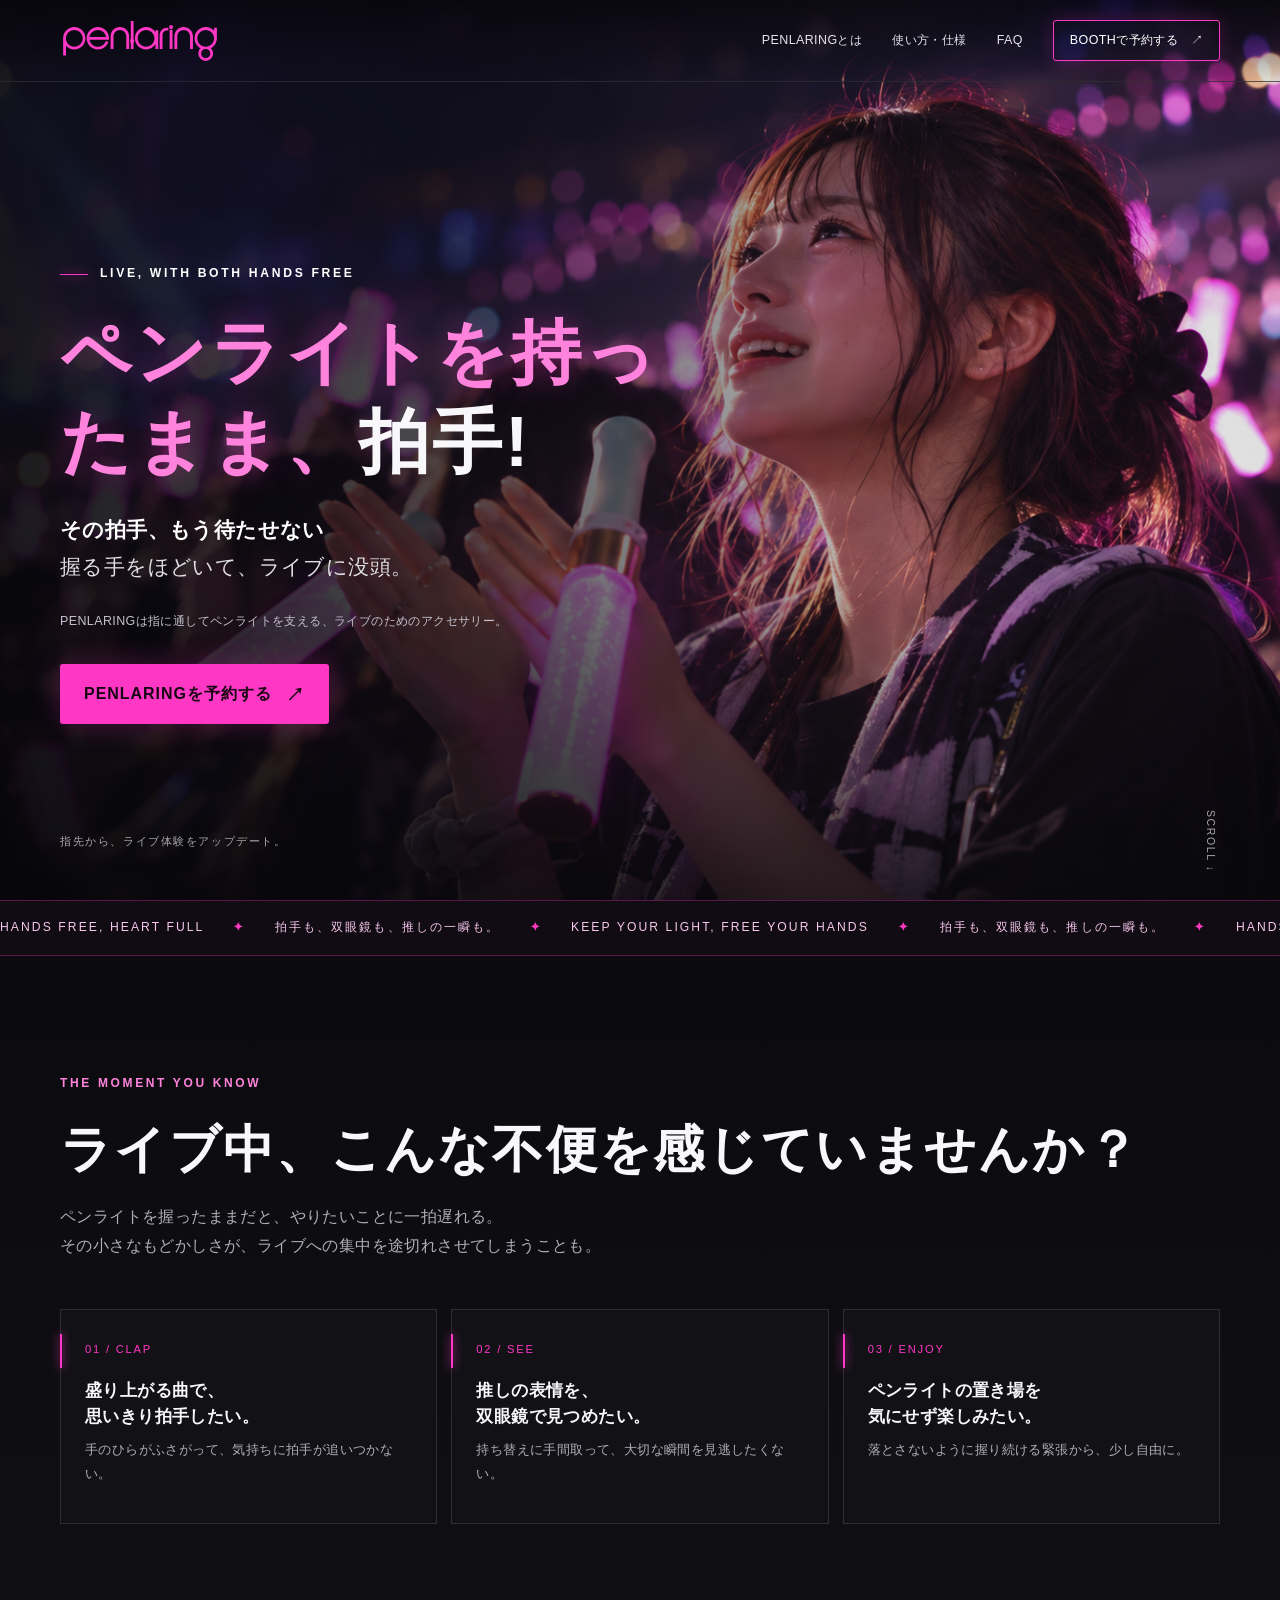
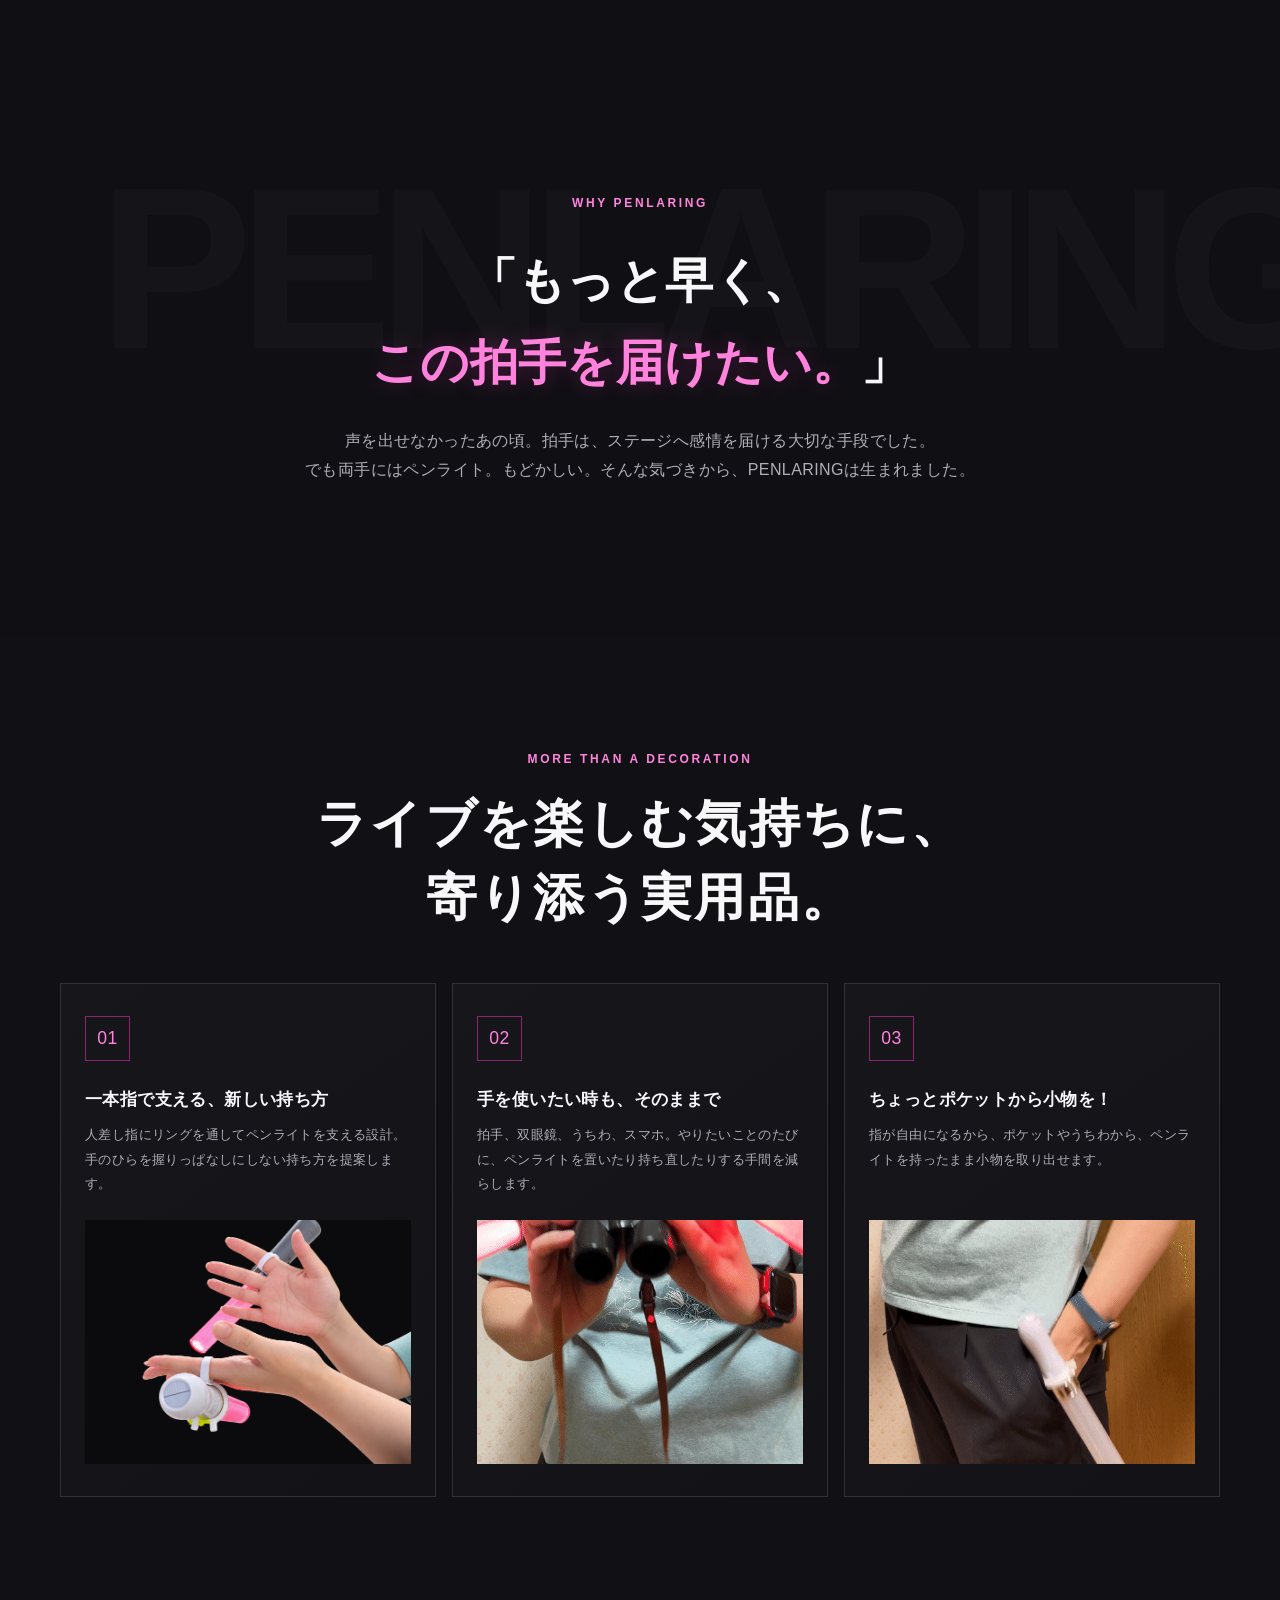
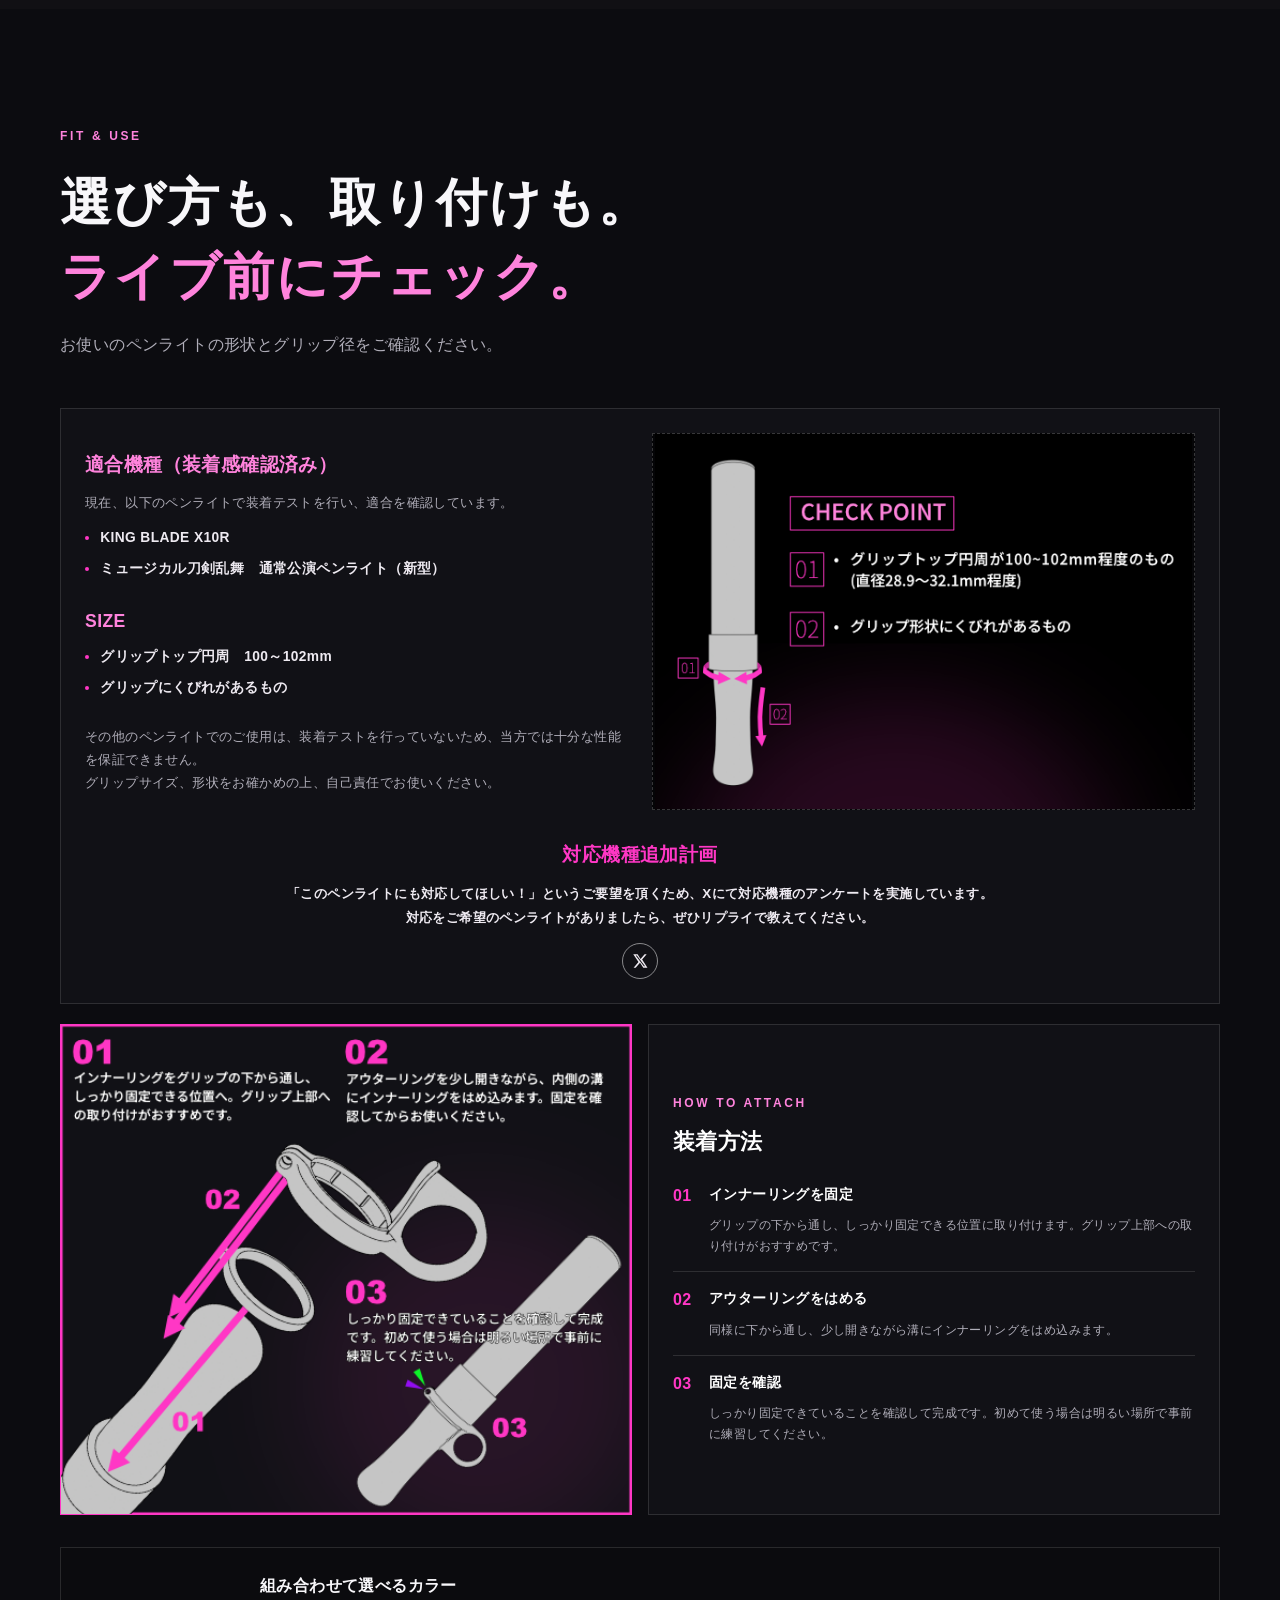
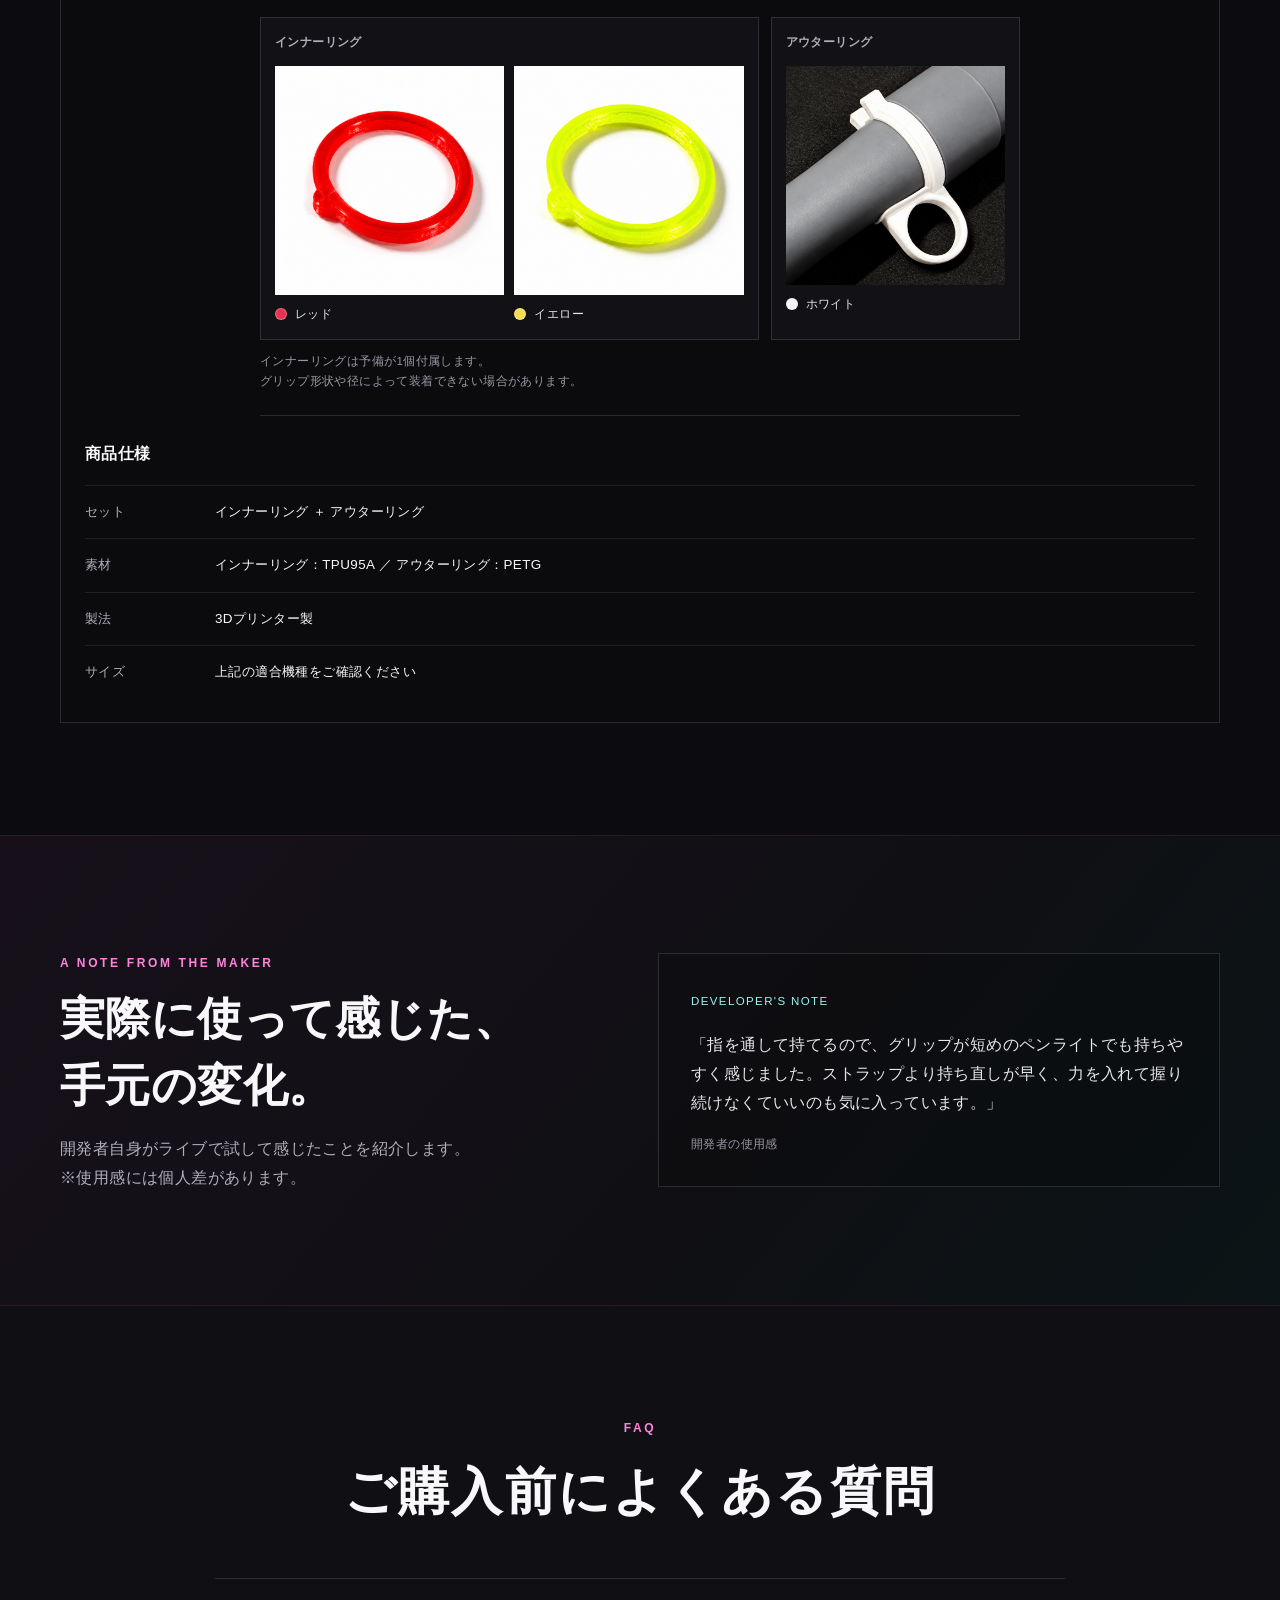
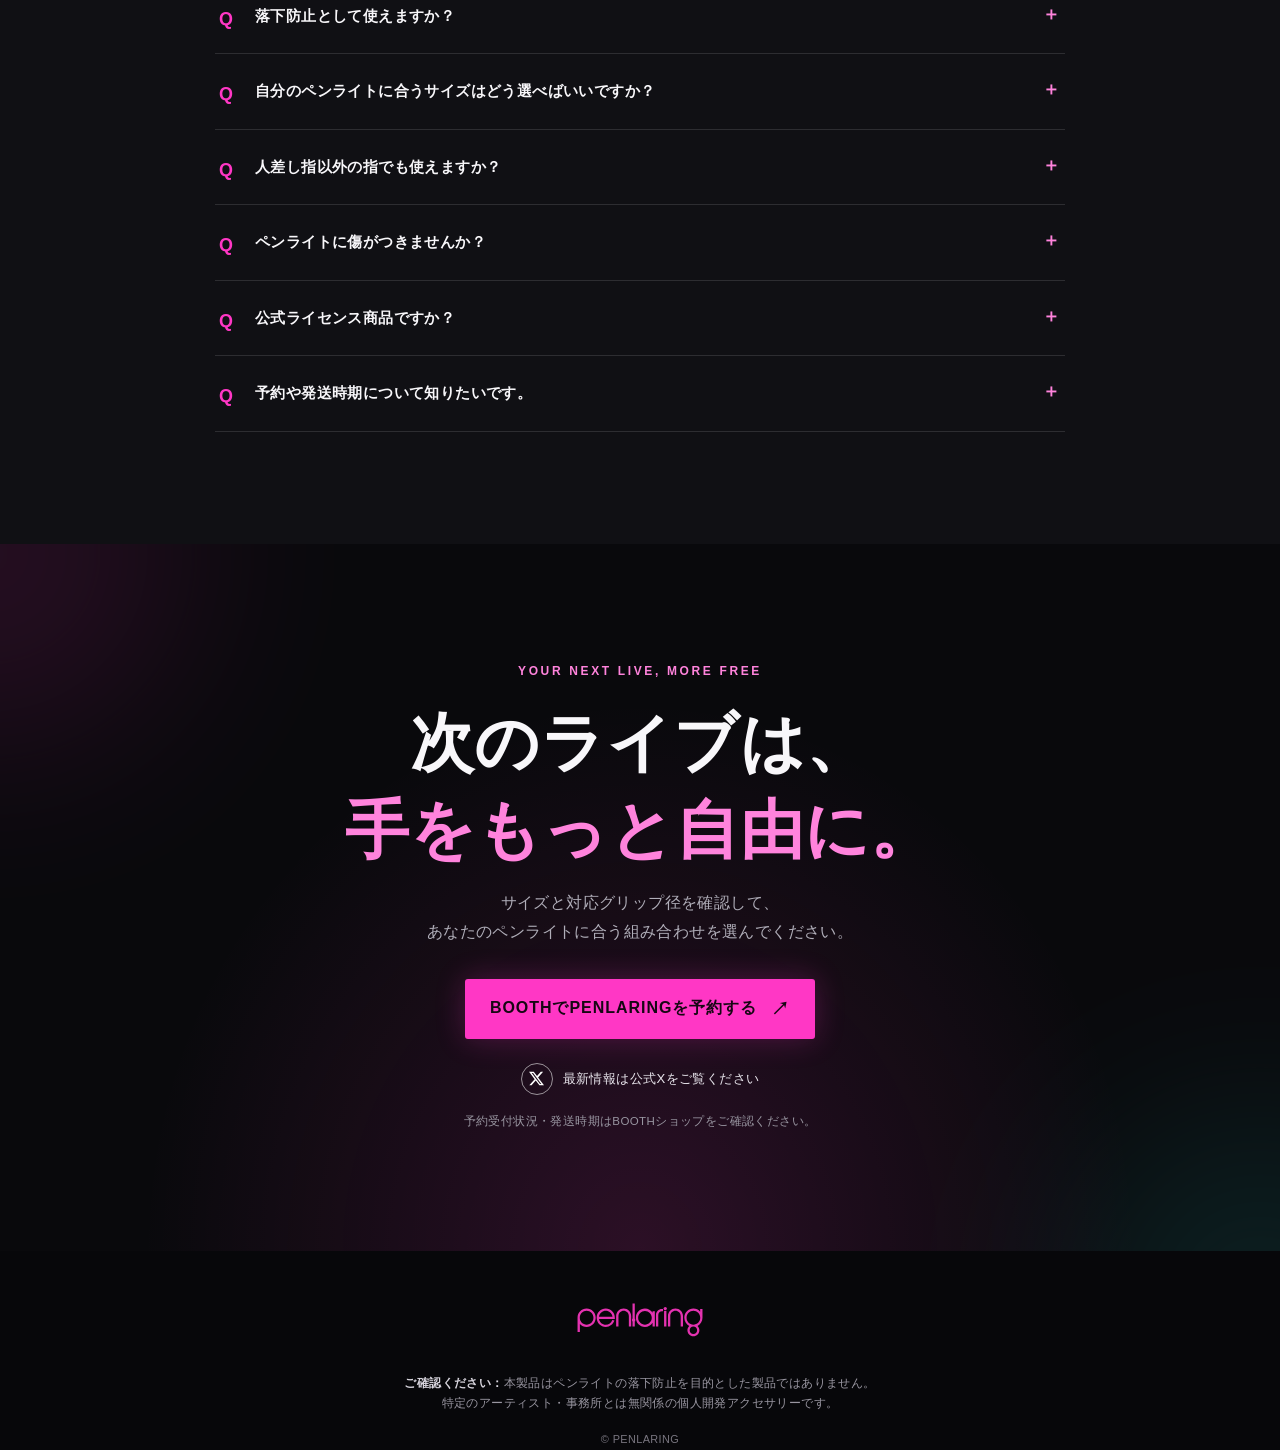
==== commit e3376f68: "Update hero headline text" ====
--- a/index.html
+++ b/index.html
@@ -38,7 +38,7 @@
       <div class="wrap">
         <div class="hero-content">
           <div class="hero-kicker">LIVE, WITH BOTH HANDS FREE</div>
-          <h1><span class="accent">ペンライトを持ったまま、</span>拍手できる</h1>
+          <h1><span class="accent">ペンライトを持ったまま、</span>拍手!</h1>
           <p class="hero-copy"><strong>その拍手、もう待たせない</strong><br>握る手をほどいて、ライブに没頭。</p>
           <p class="hero-note">PENLARINGは指に通してペンライトを支える、ライブのためのアクセサリー。</p>
           <a class="button button-primary" href="https://navy-smith.booth.pm/">PENLARINGを予約する <span
--- a/assets/style.css
+++ b/assets/style.css
@@ -42,10 +42,10 @@
     .hero { min-height:760px; height:min(920px, 100svh); position:relative; overflow:hidden; display:flex; align-items:center; isolation:isolate; background:#100d18; }
     .hero::before { content:""; position:absolute; z-index:-2; inset:0; background:url("./penlarring-fv.png") center 43% / cover no-repeat; }
     .hero::after { content:""; position:absolute; z-index:-1; inset:0; background:linear-gradient(90deg, rgba(6,6,10,.92) 0%, rgba(6,6,10,.72) 34%, rgba(6,6,10,.12) 78%), linear-gradient(0deg, rgba(8,8,11,.72), transparent 36%); }
-    .hero-content { padding-top:80px; max-width:630px; }
+    .hero-content { padding-top:80px; max-width:665px; }
     .hero-kicker { display:inline-flex; align-items:center; gap:12px; color:#fff; font-size:.76rem; letter-spacing:.22em; font-weight:700; }
     .hero-kicker::before { content:""; width:28px; height:1px; background:var(--pink); box-shadow:0 0 12px var(--pink); }
-    .hero-content h1 { margin:24px 0; font-size:clamp(2.55rem, 6.2vw, 4.7rem); line-height:1.26; letter-spacing:.045em; font-weight:900; }
+    .hero-content h1 { margin:24px 0; font-size:clamp(2.55rem, 6.2vw, 4.4rem); line-height:1.26; letter-spacing:.045em; font-weight:900; }
     h1 .accent { color:var(--pink-soft); text-shadow:0 0 28px rgba(255,55,197,.4); }
     .hero-copy { margin:0; color:#e1dfe6; font-size:clamp(1rem, 1.65vw, 1.3rem); font-weight:500; }
     .hero-copy strong { color:#fff; }
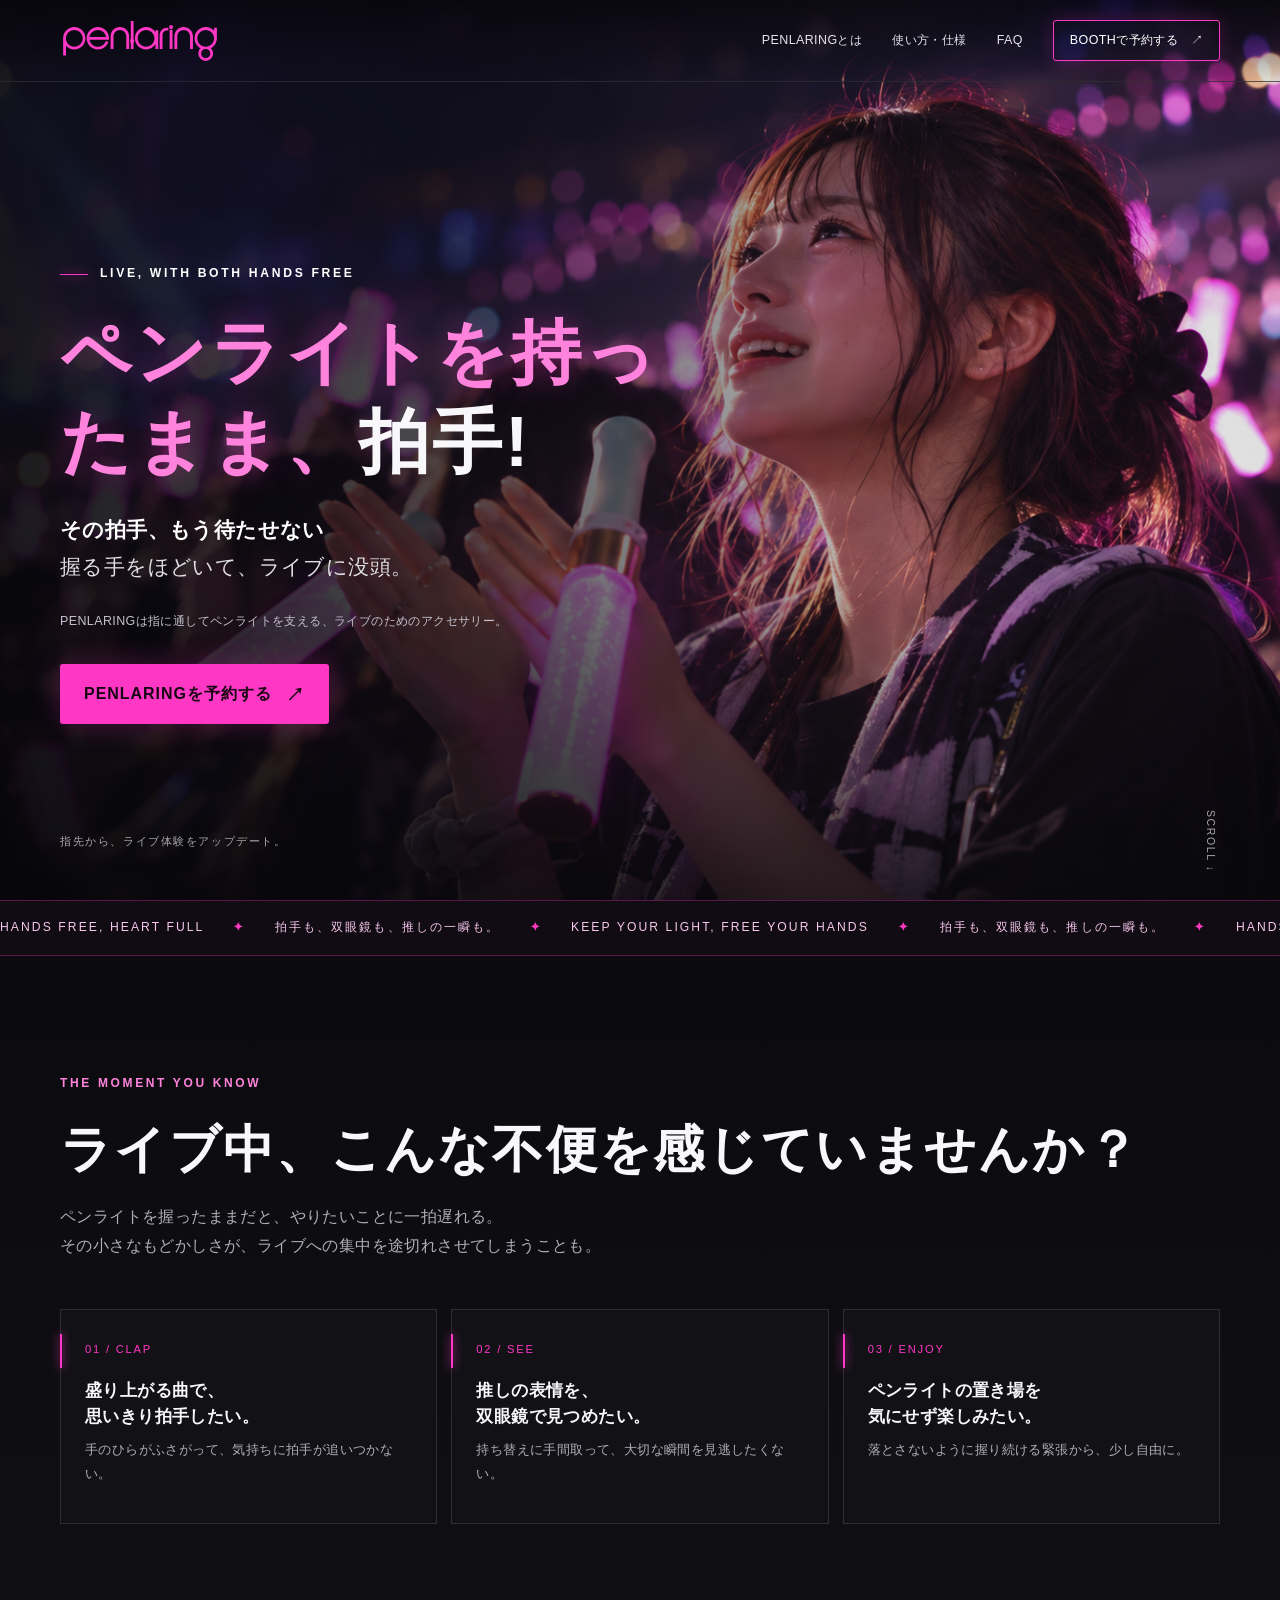
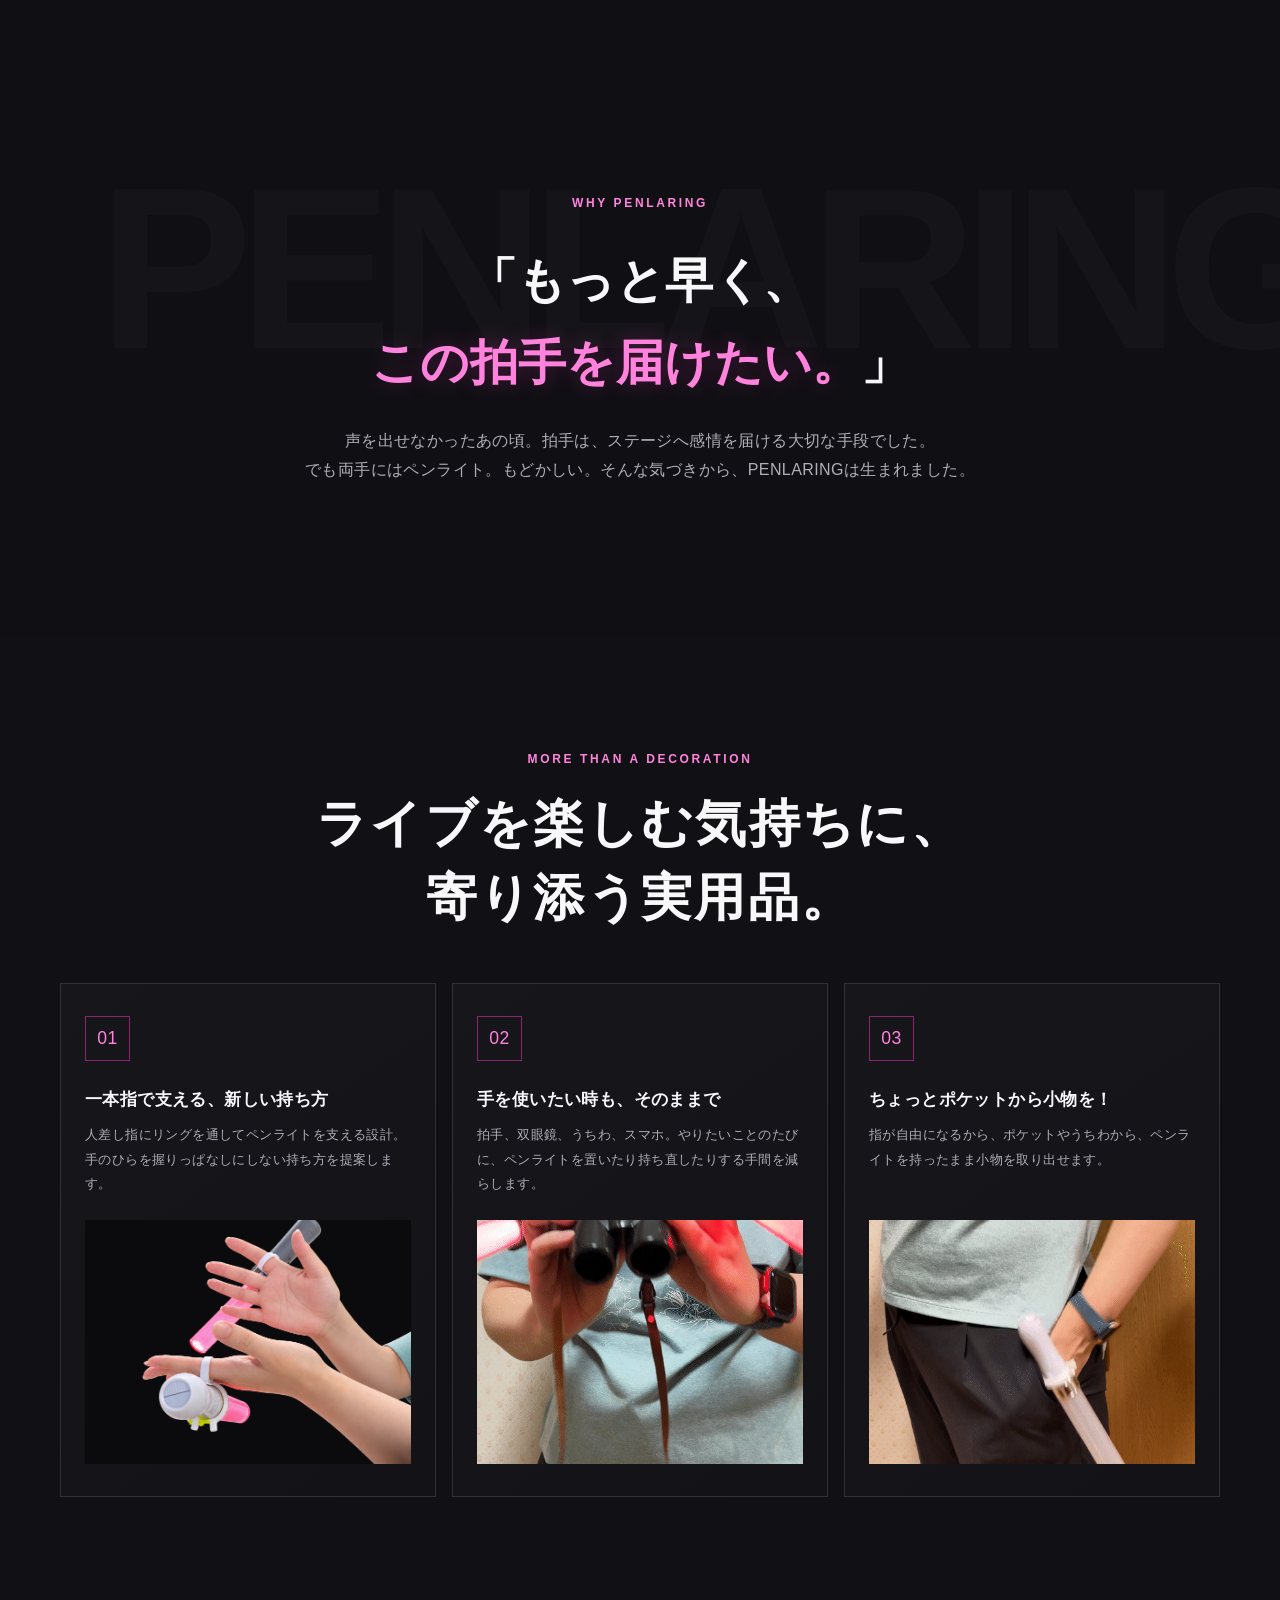
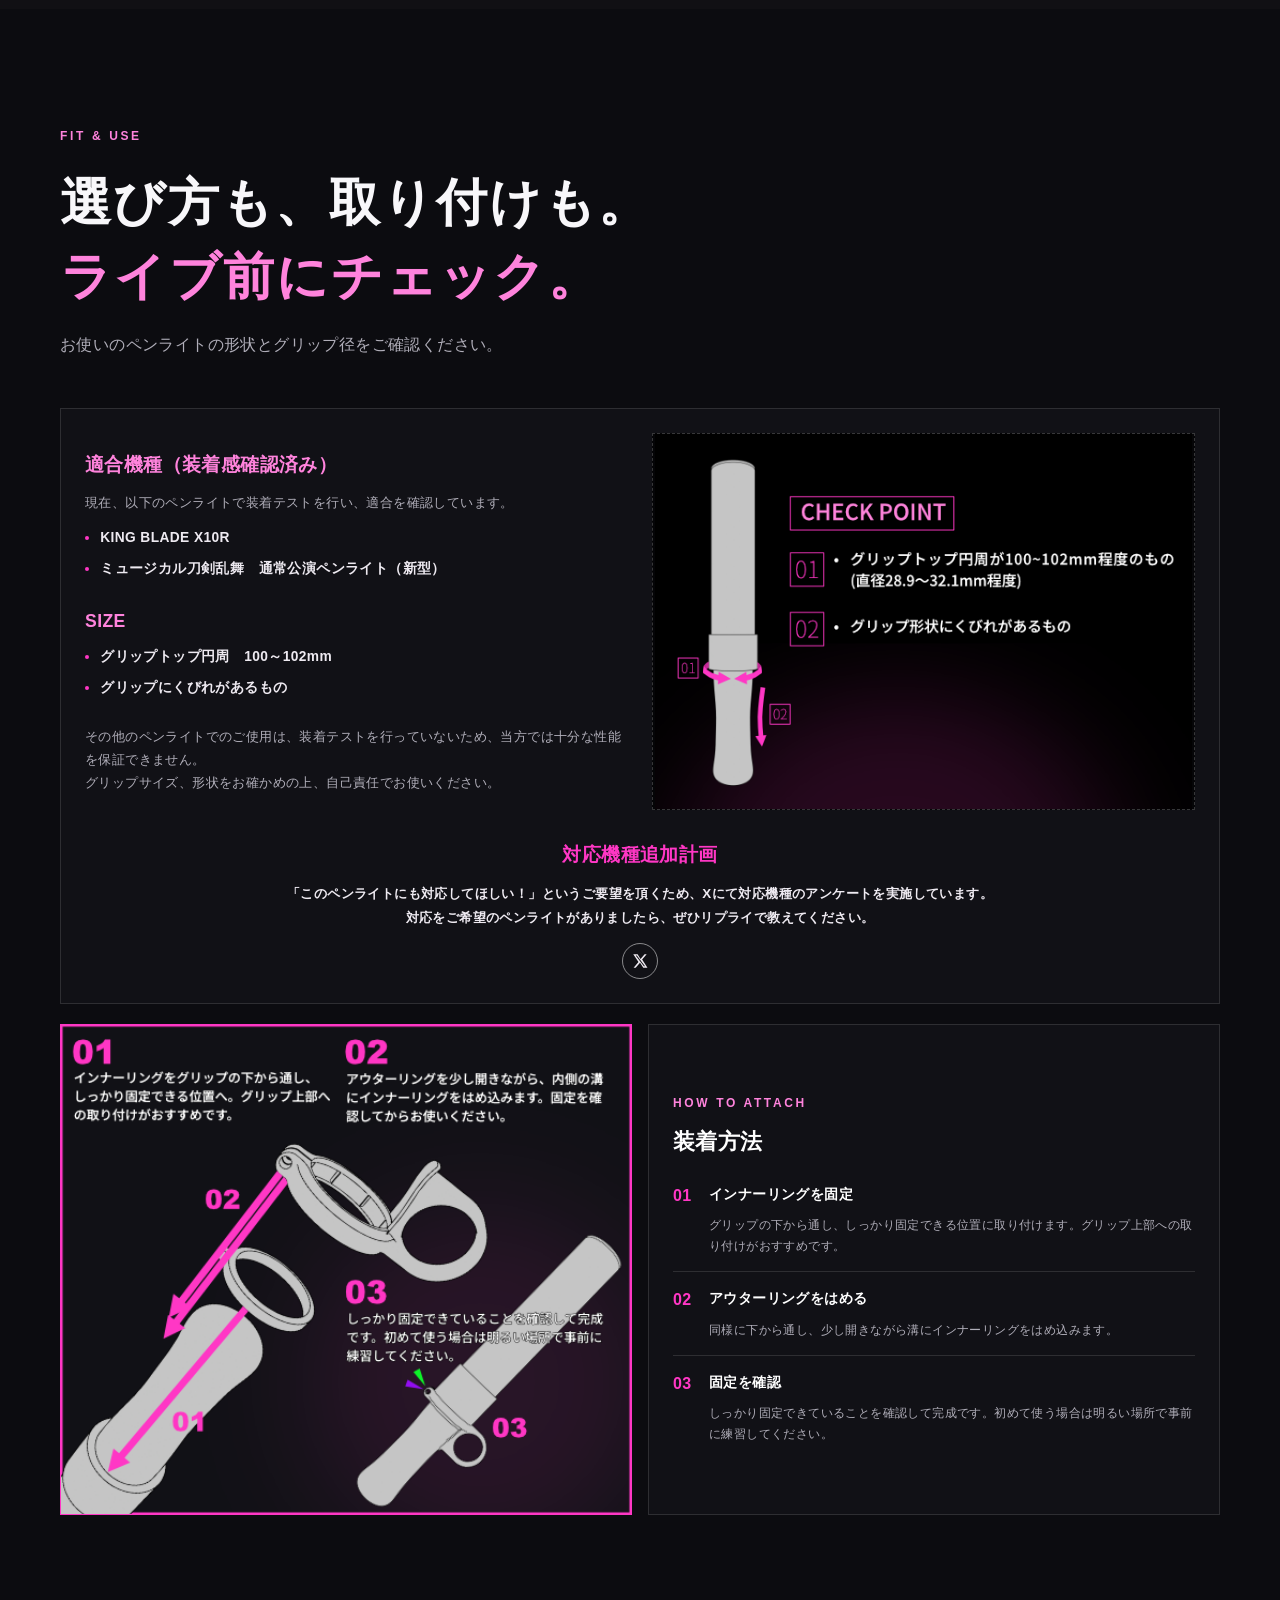
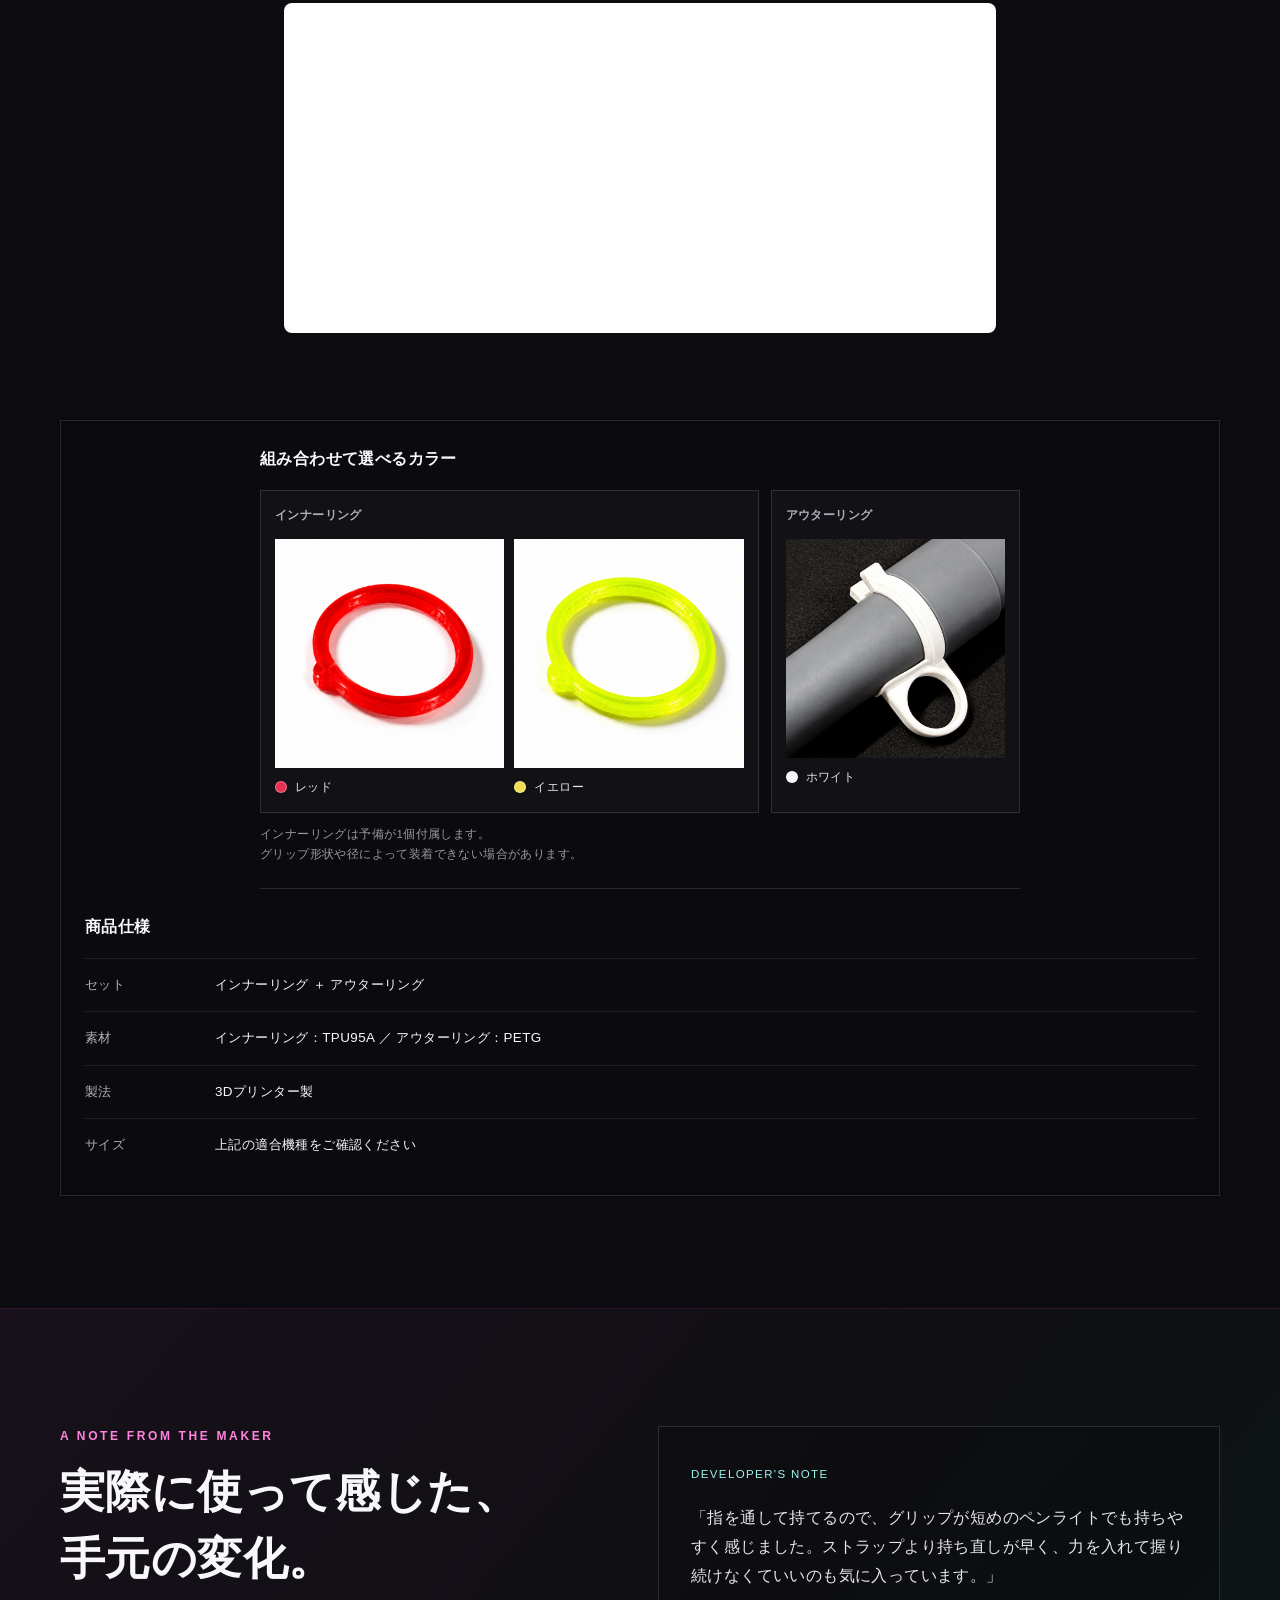
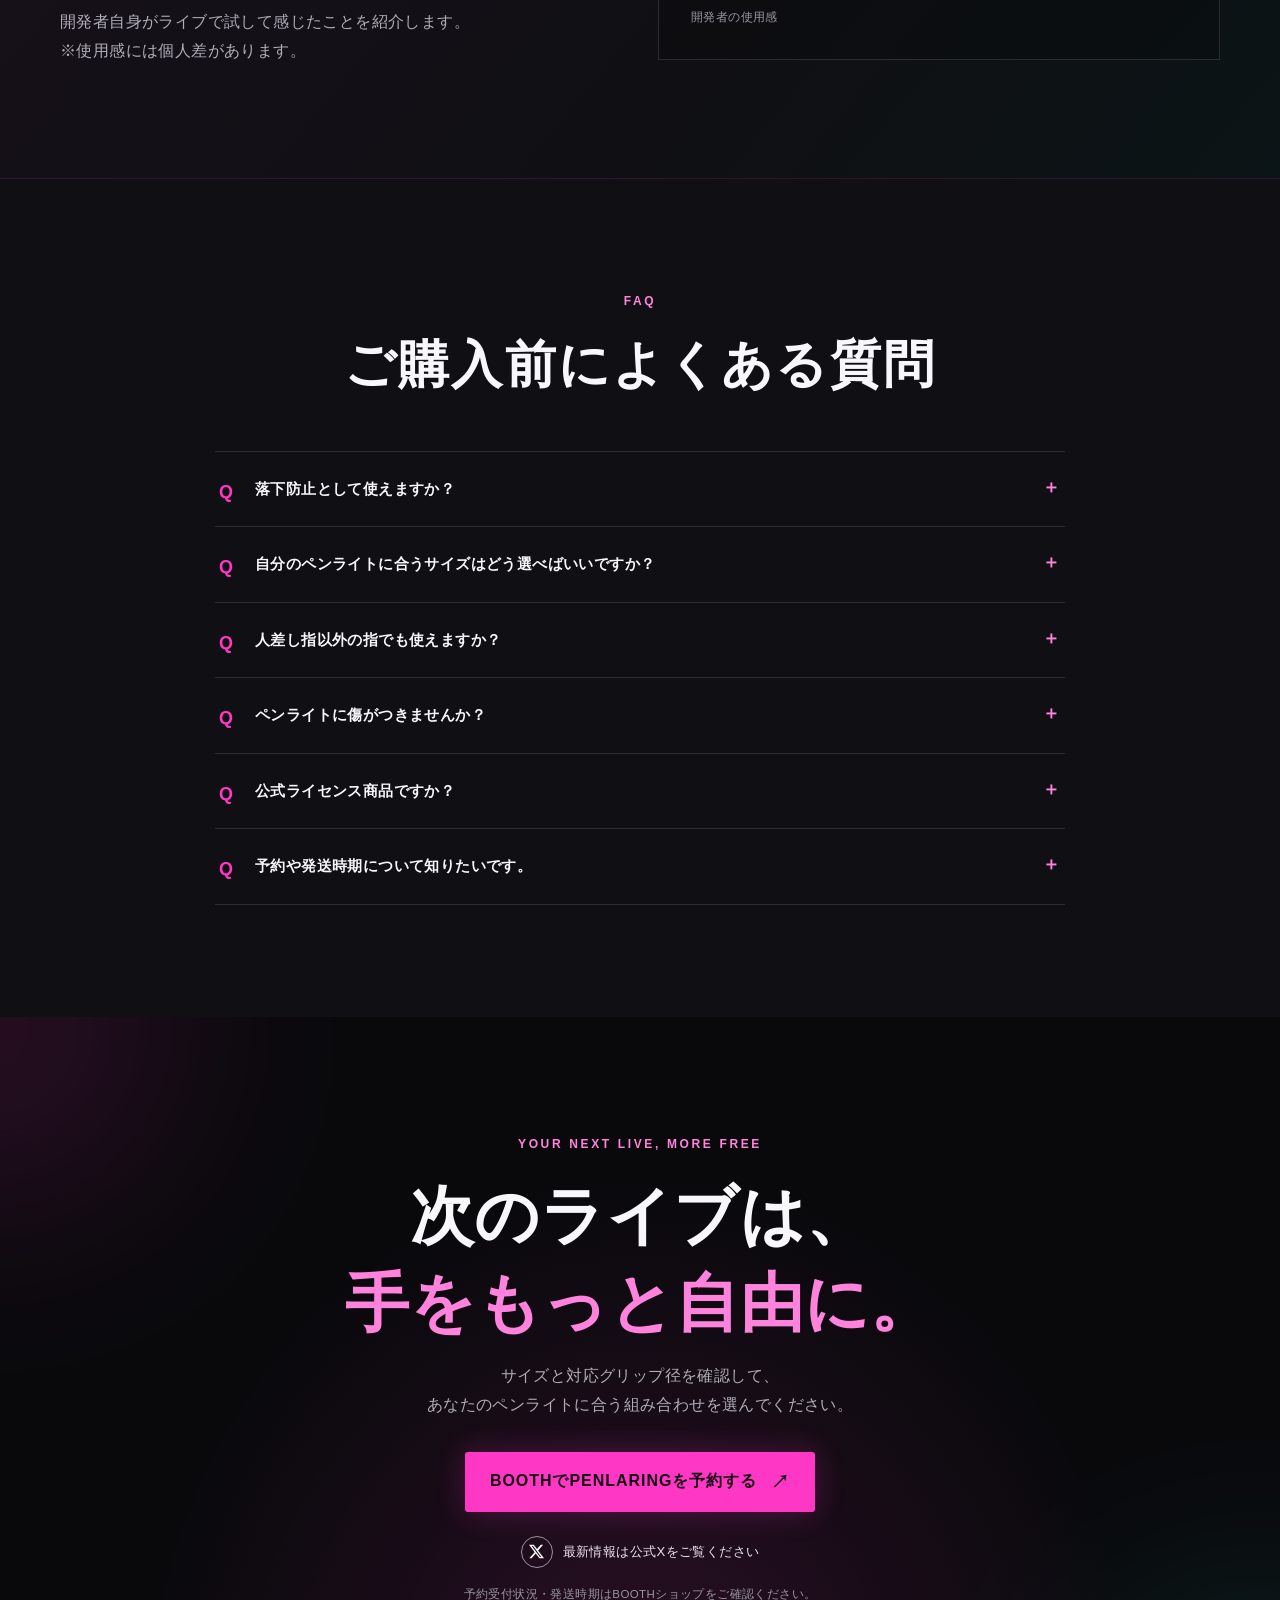
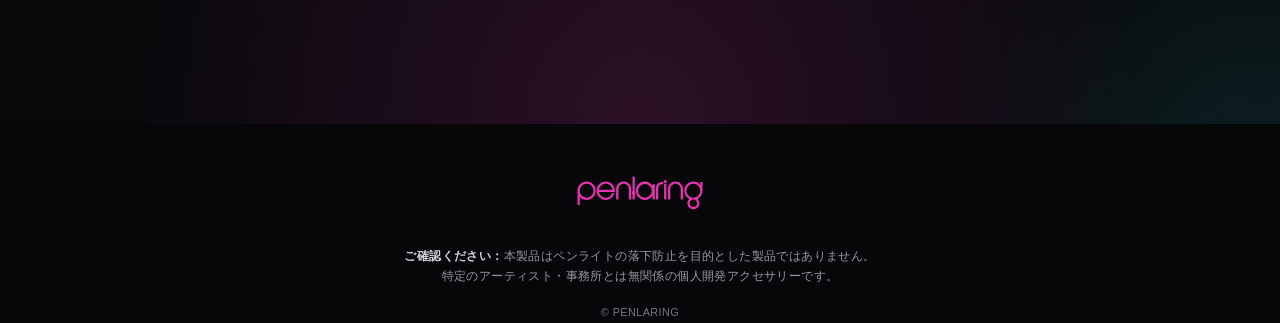
==== commit ef378bad: "Make assembly video responsive" ====
--- a/index.html
+++ b/index.html
@@ -16,8 +16,16 @@
   <link rel="icon" type="image/png" sizes="16x16" href="assets/favicon-16.png">
   <link rel="icon" type="image/png" sizes="32x32" href="assets/favicon-32.png">
   <link rel="icon" type="image/png" sizes="48x48" href="assets/favicon-48.png">
+  <link rel="canonical" href="https://shiba-design-rm.github.io/penlight-r-lp/">
   <meta name="theme-color" content="#08080b">
   <meta name="description" content="ペンライトを指で支えて、不便を解消。ライブをもっと自由に楽しむための実用アクセサリー、PENLARING。">
+  <meta property="og:type" content="website">
+  <meta property="og:site_name" content="PENLARING">
+  <meta property="og:title" content="ペンライトを持ったまま拍手｜PENLARING">
+  <meta property="og:description" content="ライブ中の拍手や双眼鏡など、ペンライトを持つ手の不便を減らすアクセサリー。">
+  <meta property="og:url" content="https://shiba-design-rm.github.io/penlight-r-lp/">
+  <meta property="og:image" content="https://shiba-design-rm.github.io/penlight-r-lp/assets/clap_sample.png">
+  <meta property="og:image:alt" content="ペンライトを持ったまま拍手！PENLARING">
   <title>PENLARING｜ライブを快適にするペンライトアクセサリー</title>
   <link rel="stylesheet" href="assets/style.css">
 </head>
@@ -189,6 +197,12 @@
               </li>
             </ol>
           </div>
+        </div>
+
+        <div class="assembly-mv" aria-hidden="true">
+          <iframe width="1563" height="724" src="https://www.youtube.com/embed/O30EyV22XW0" title="" frameborder="0"
+            allow="accelerometer; autoplay; clipboard-write; encrypted-media; gyroscope; picture-in-picture; web-share"
+            referrerpolicy="strict-origin-when-cross-origin" allowfullscreen></iframe>
         </div>
 
         <div class="how-spec-panel">
--- a/assets/style.css
+++ b/assets/style.css
@@ -260,6 +260,8 @@
 .how .how-installation-visual img { display:block; width:100%; height:100%; object-fit:cover; }
 .how .how-installation-copy { display:flex; flex-direction:column; justify-content:center; min-width:0; padding:24px; border:1px solid var(--line); background:#111116; }
 .how .how-installation-copy h3 { margin:8px 0 0; color:#fff; font-size:1.35rem; }
+.how .assembly-mv { display:flex; align-items:center; justify-content:center; width:100%; min-height:441px; margin-top:32px; }
+.how .assembly-mv iframe { display:block; width:min(100%, 712px); height:auto; aspect-ratio:1563 / 724; border:0; border-radius:8px; }
 .how .installation-steps { display:grid; gap:14px; margin:20px 0 0; padding:0; list-style:none; }
 .how .installation-steps li { display:grid; grid-template-columns:24px minmax(0,1fr); gap:12px; padding-bottom:14px; border-bottom:1px solid var(--line); }
 .how .installation-steps li:last-child { padding-bottom:0; border-bottom:0; }
@@ -289,6 +291,8 @@
   .how .how-compatibility-request { margin-top:24px; }
   .how .how-installation-visual { aspect-ratio:1.16 / 1; }
   .how .how-installation-copy { padding:22px; }
+  .how .assembly-mv { min-height:0; margin-top:24px; }
+
   .how .how-spec-colors { padding-bottom:20px; }
   .how .how-color-options { grid-template-columns:1fr; }
   .how .how-spec-row { grid-template-columns:78px minmax(0,1fr); gap:10px; font-size:.8rem; }
